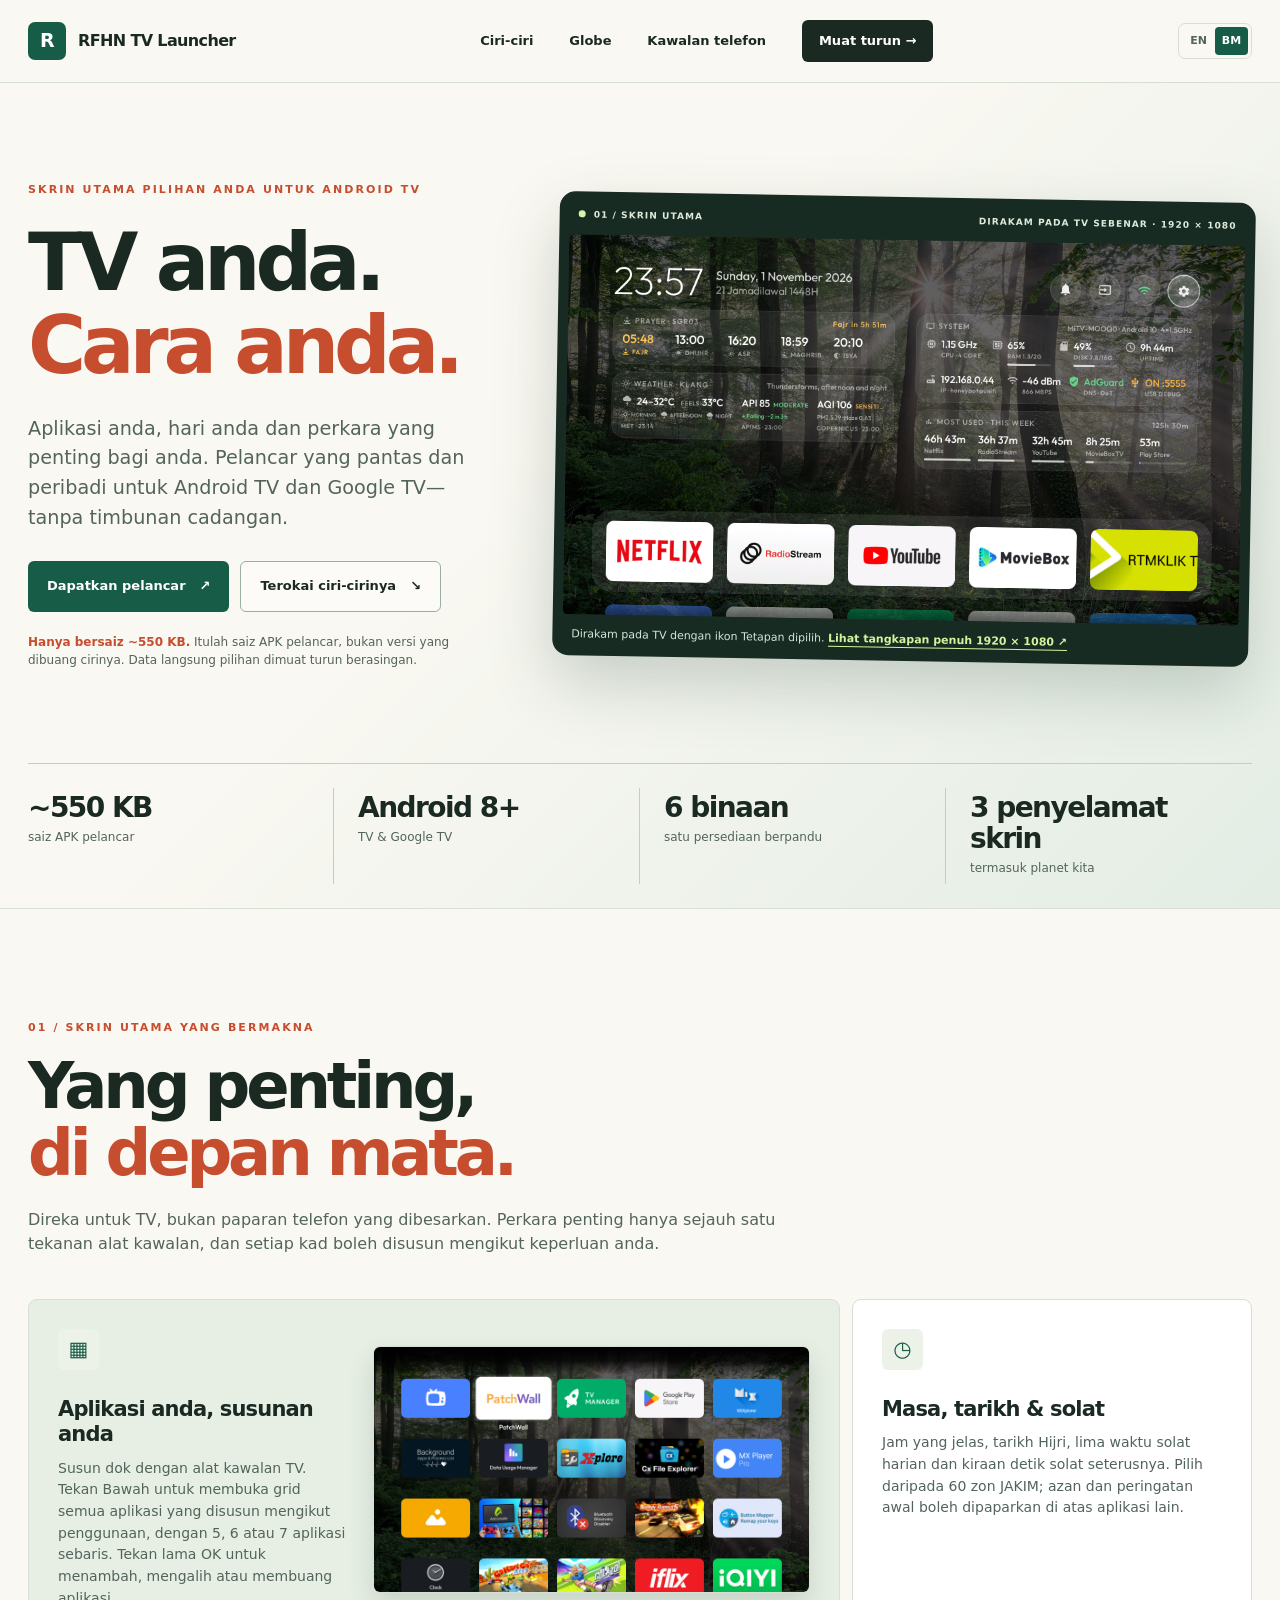
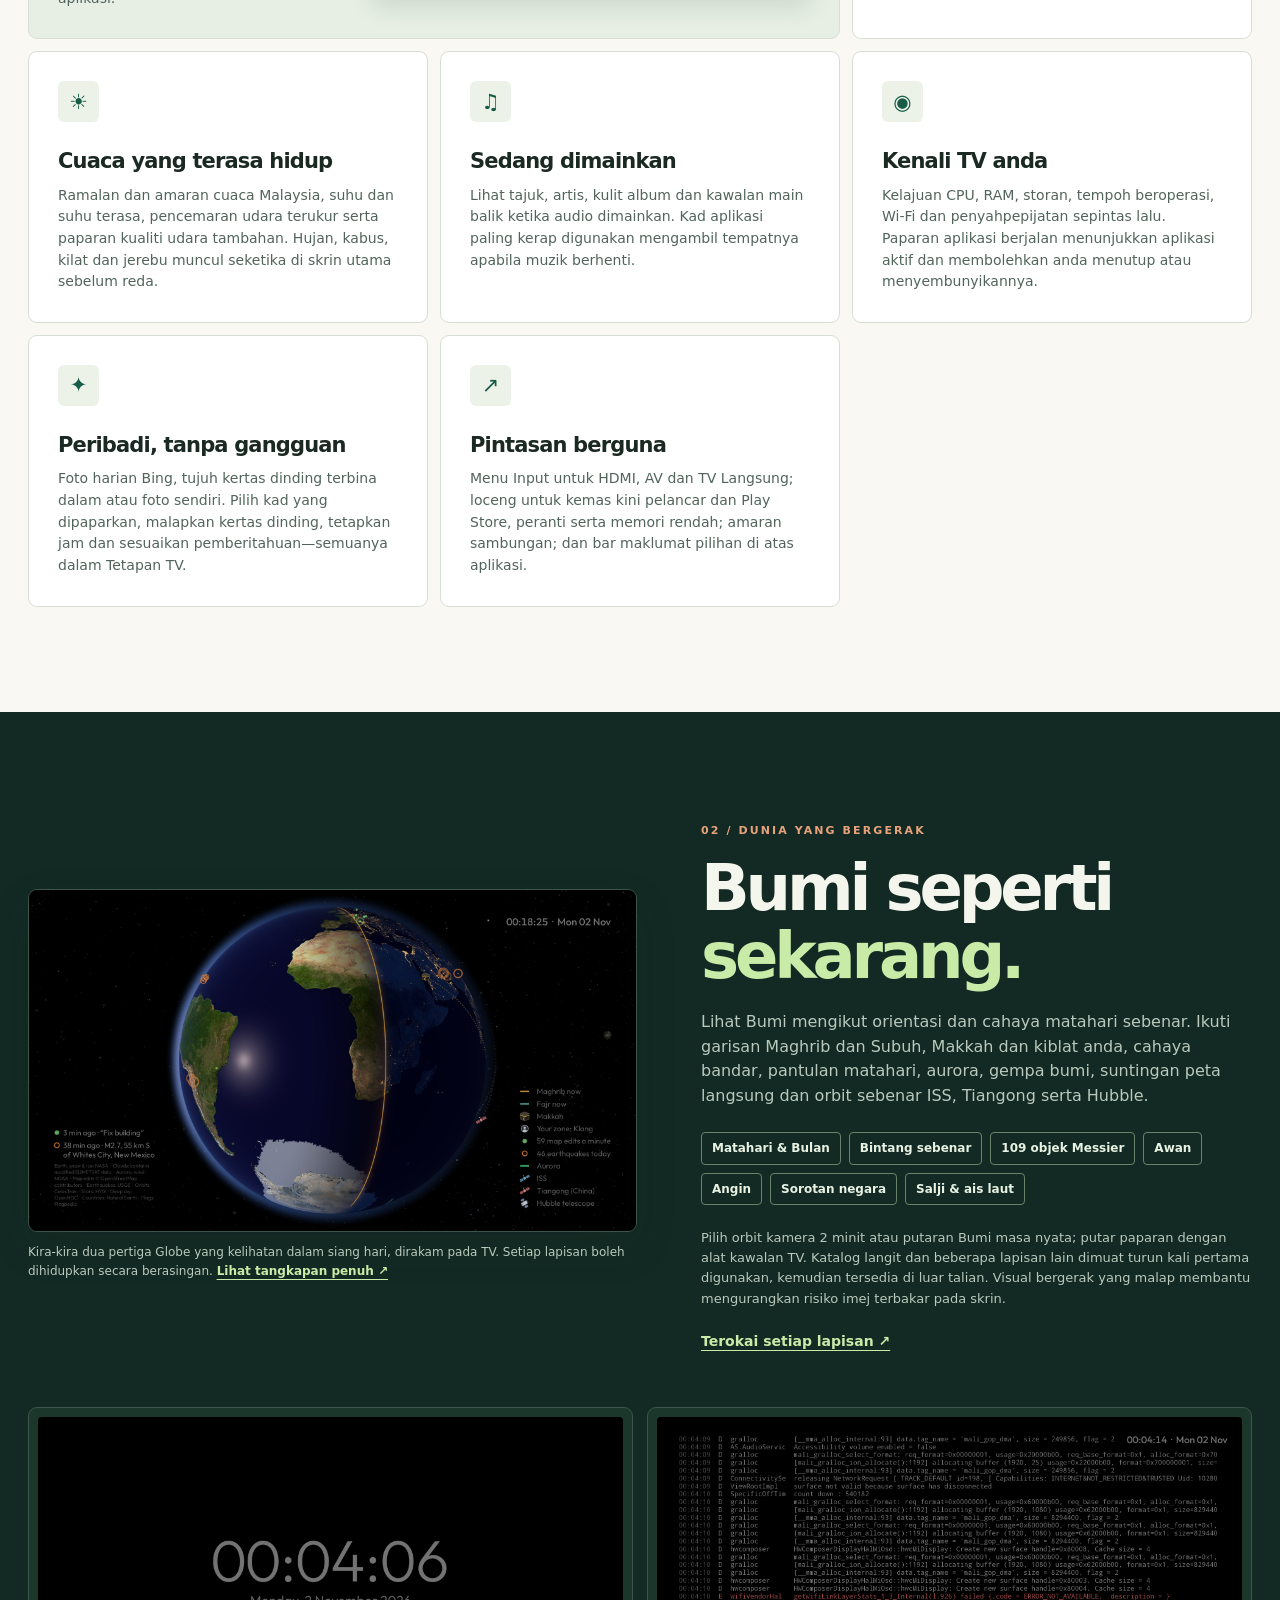
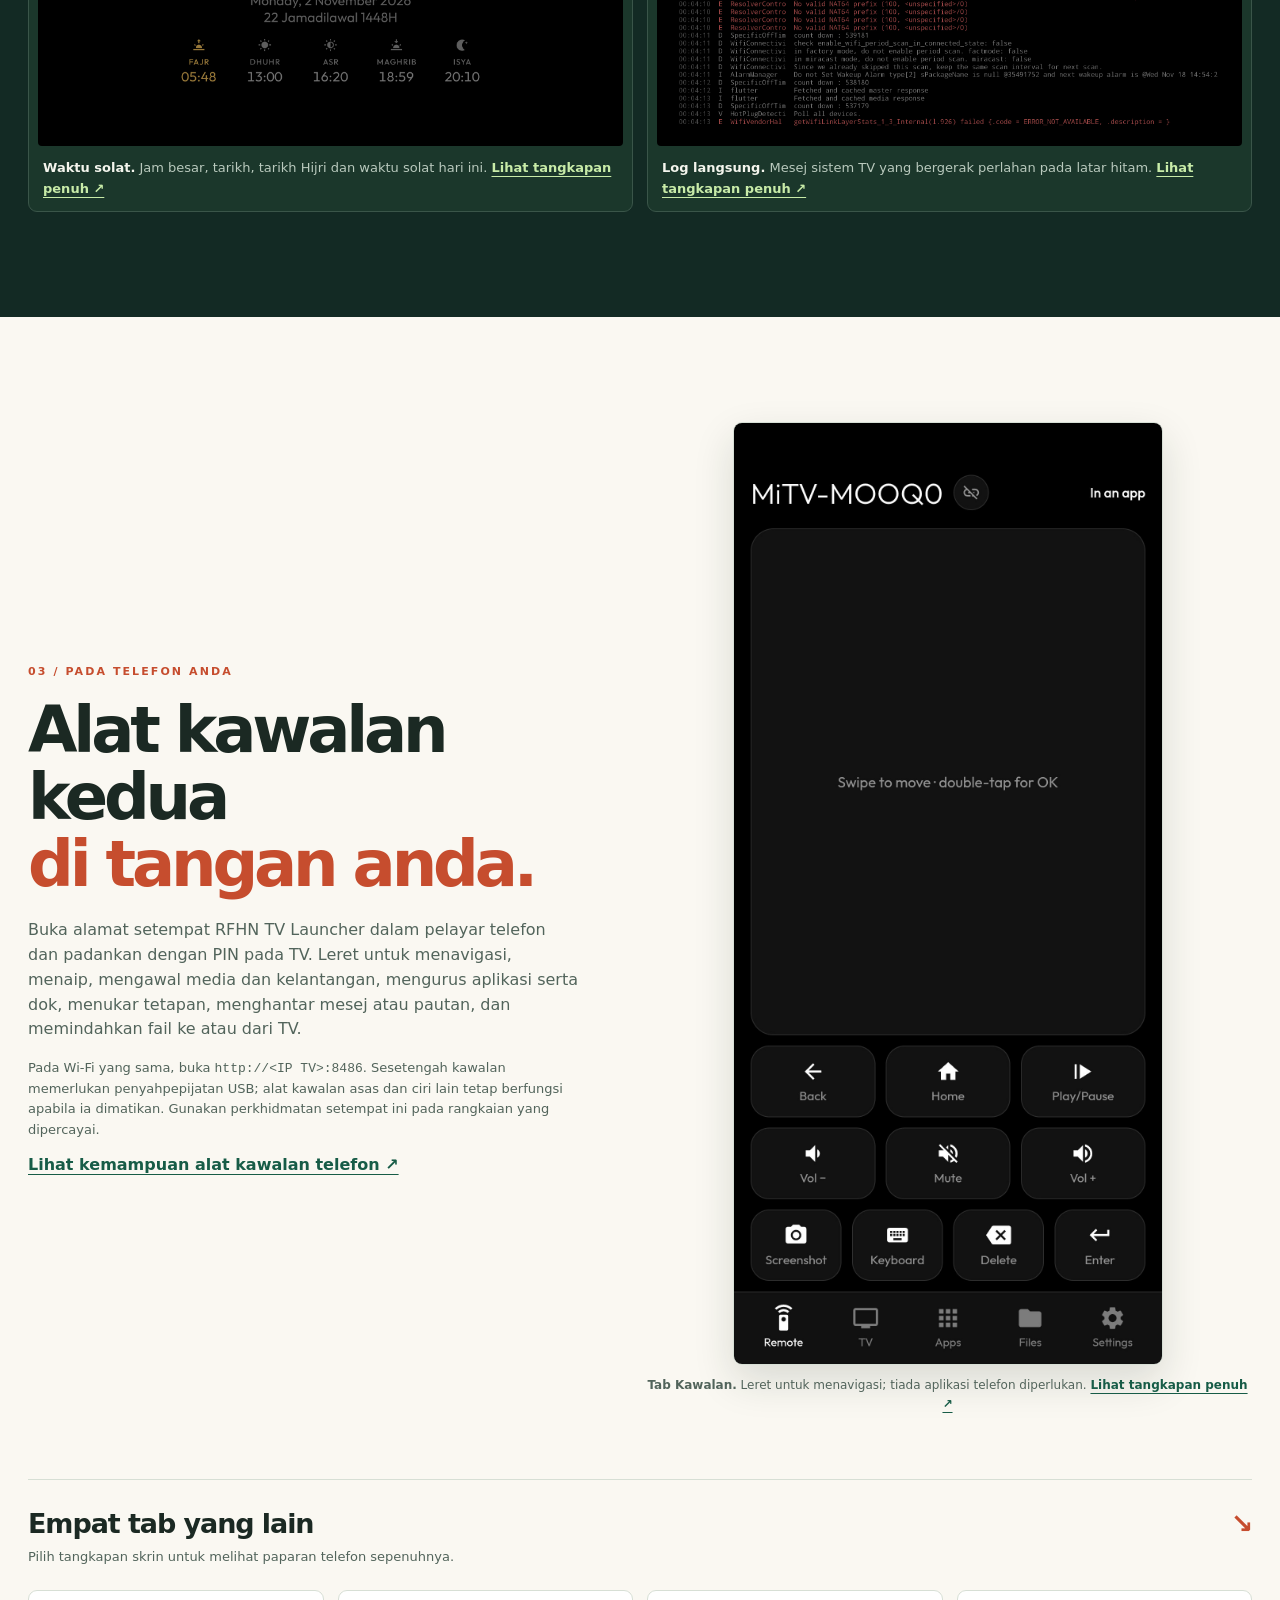
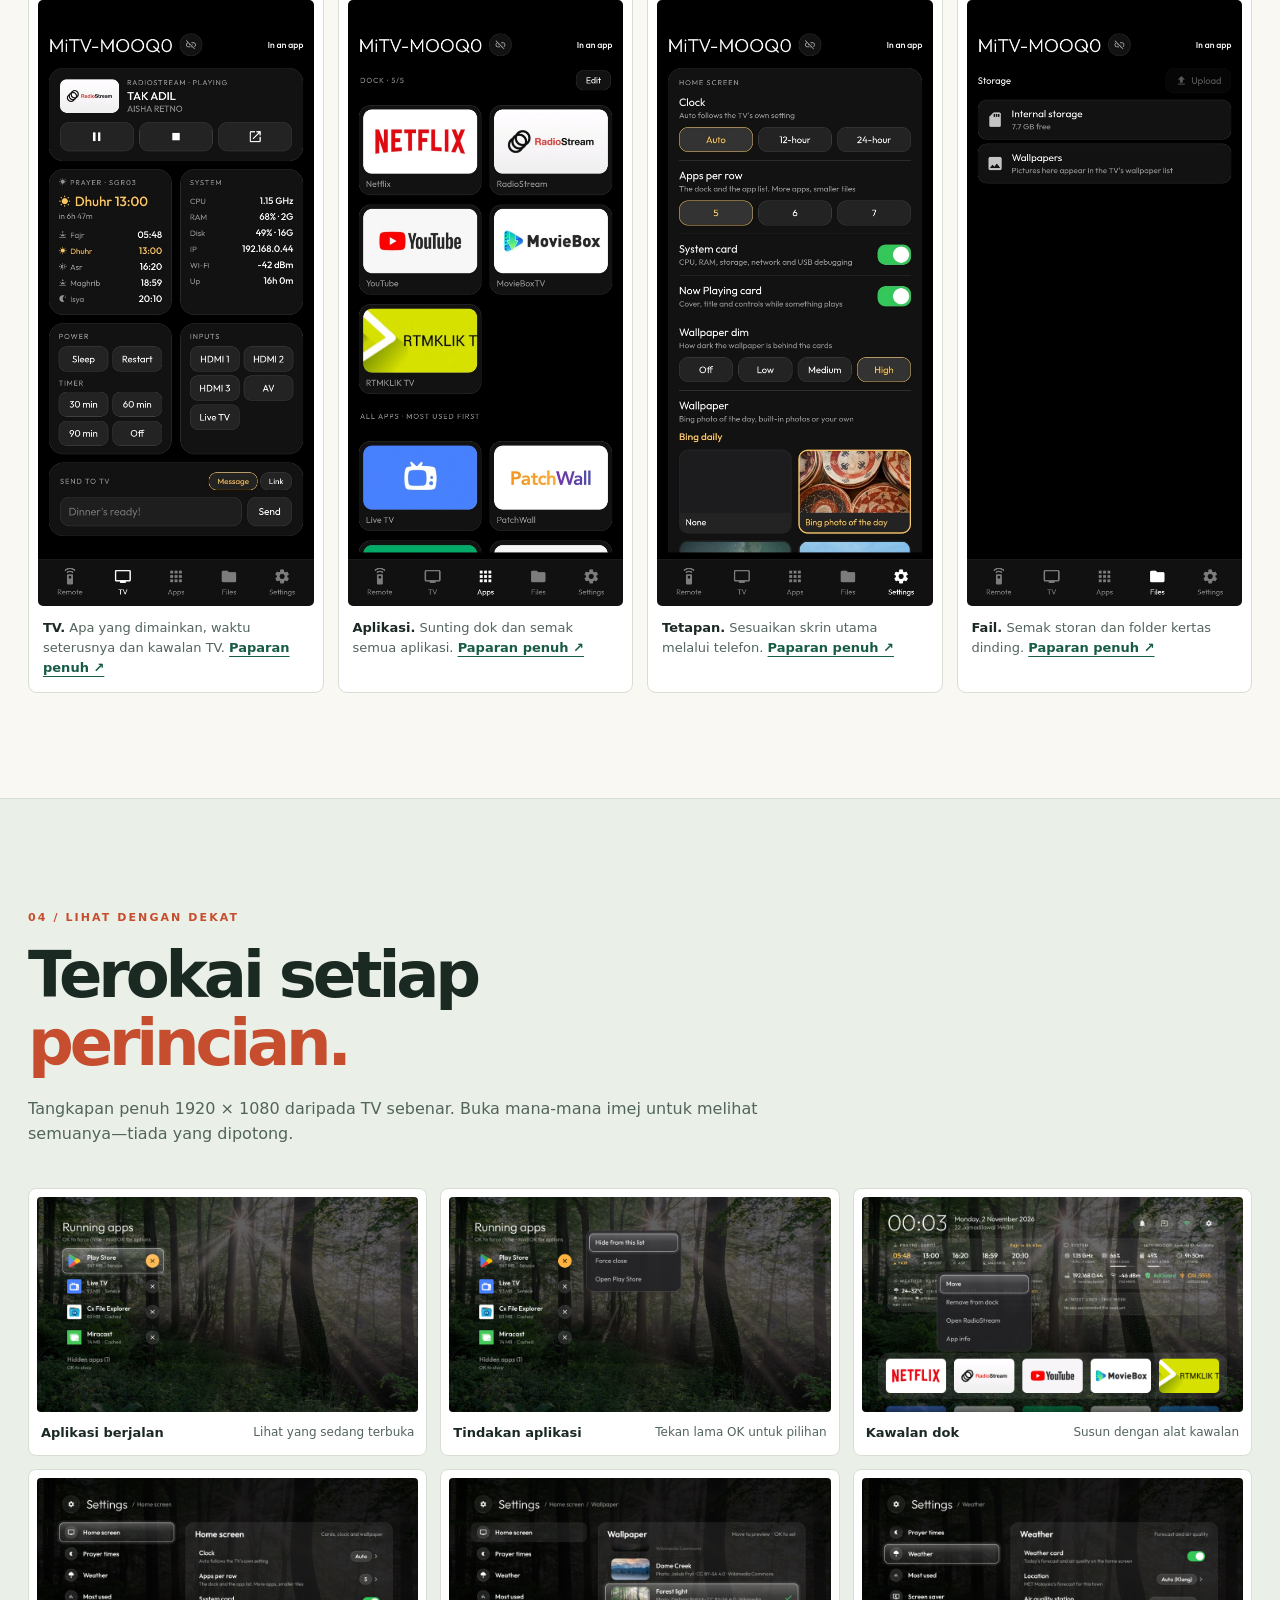
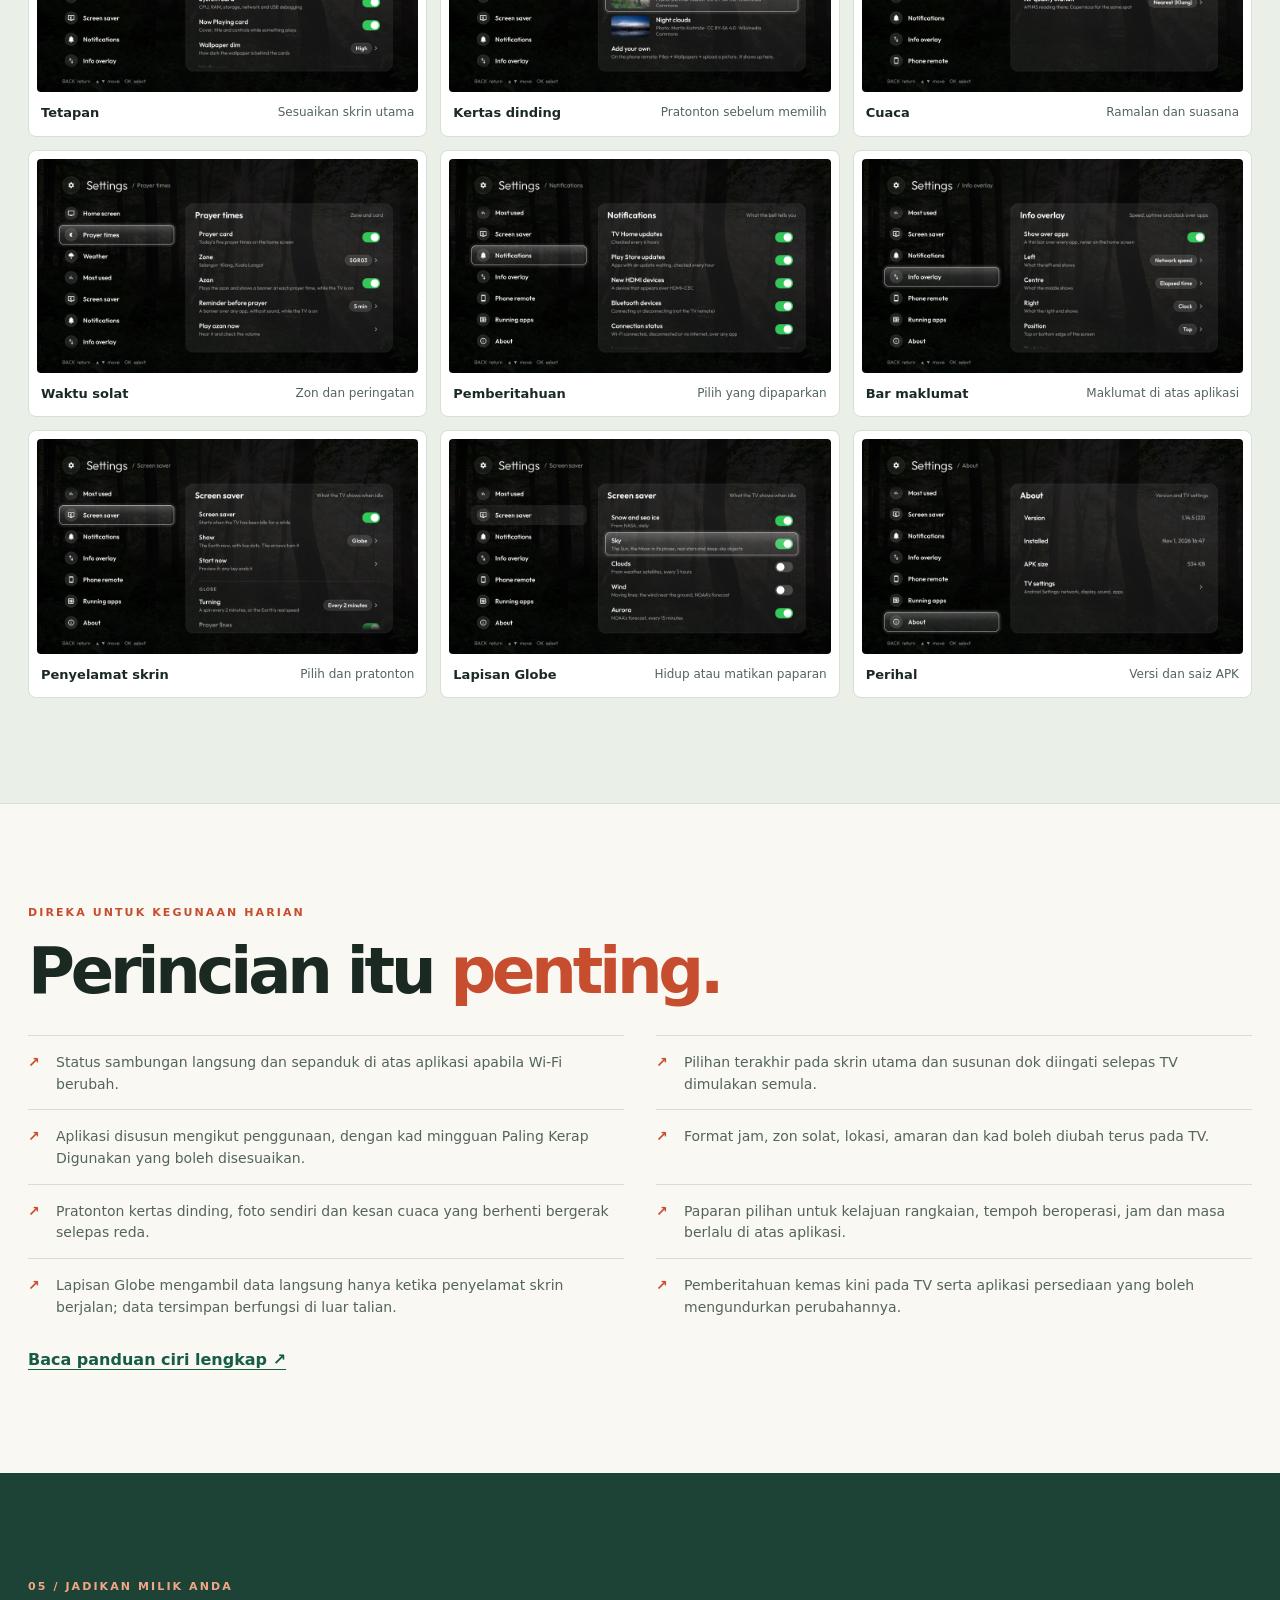
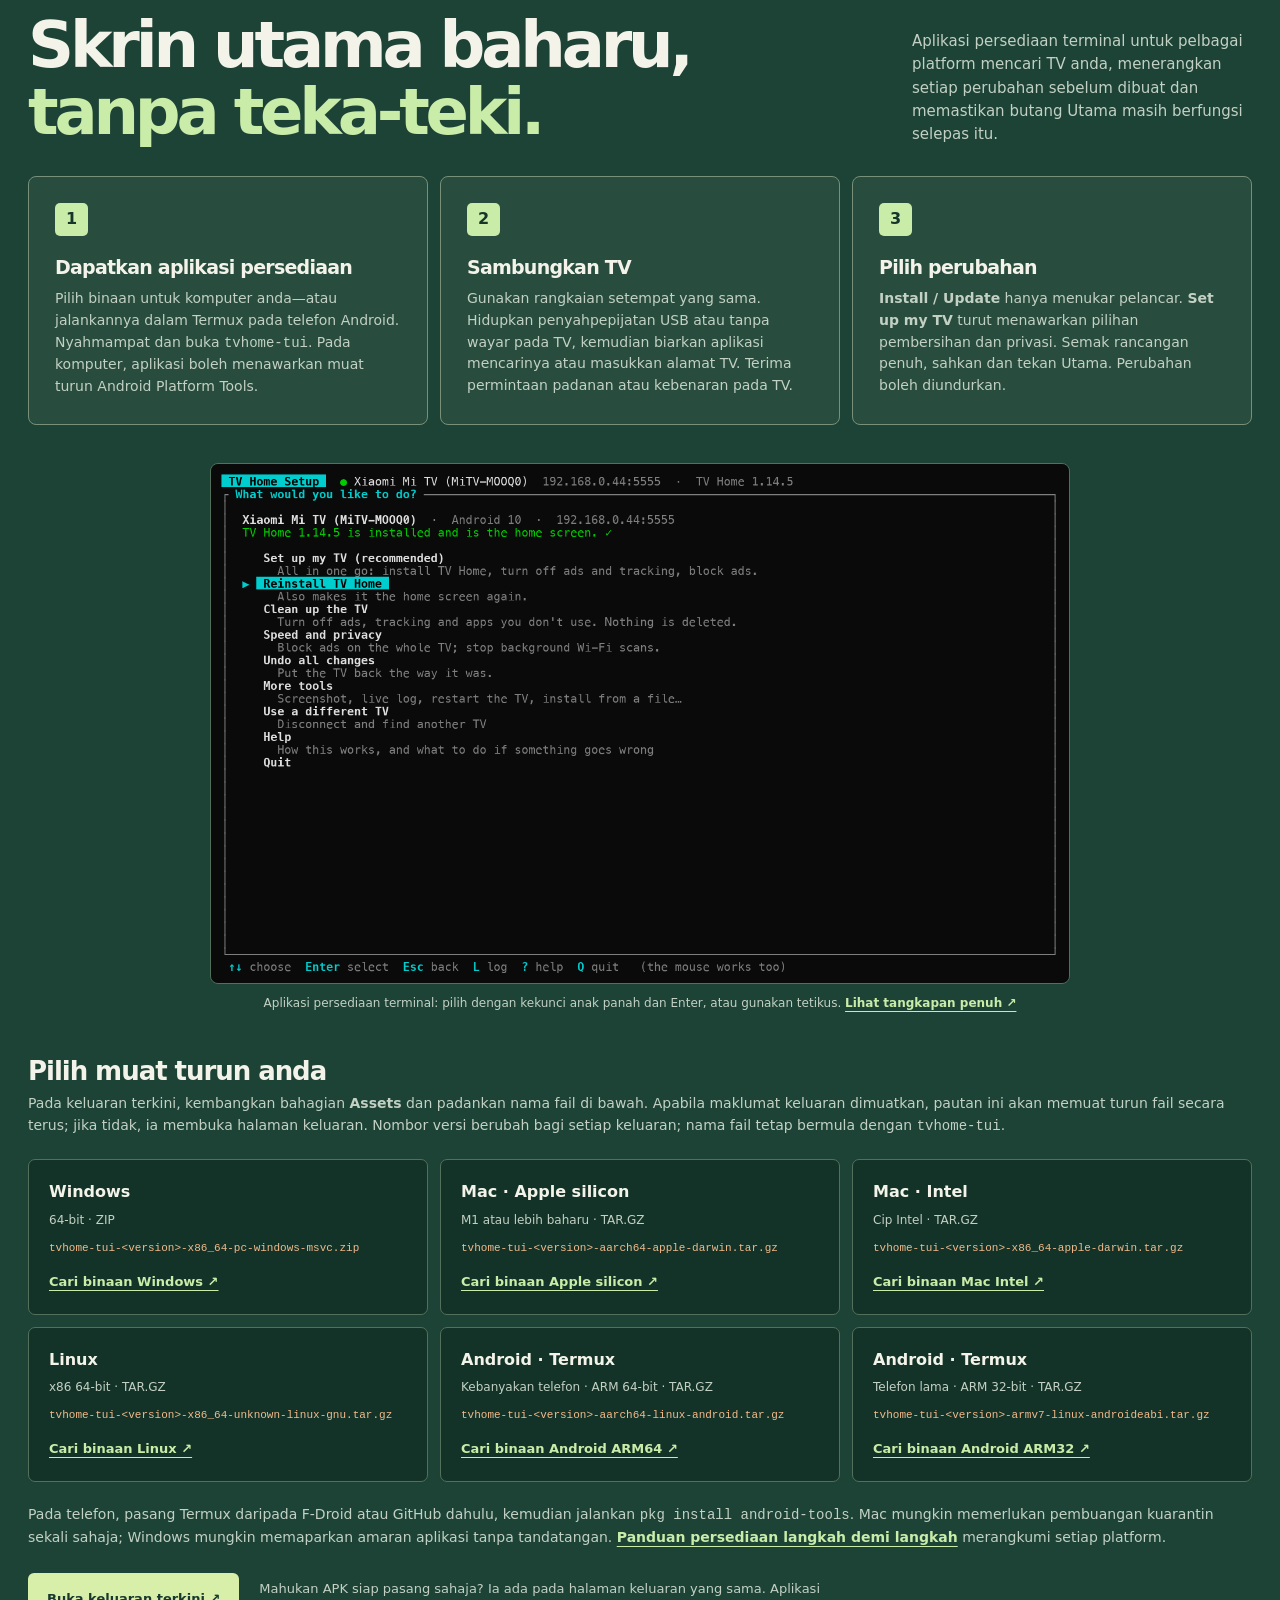
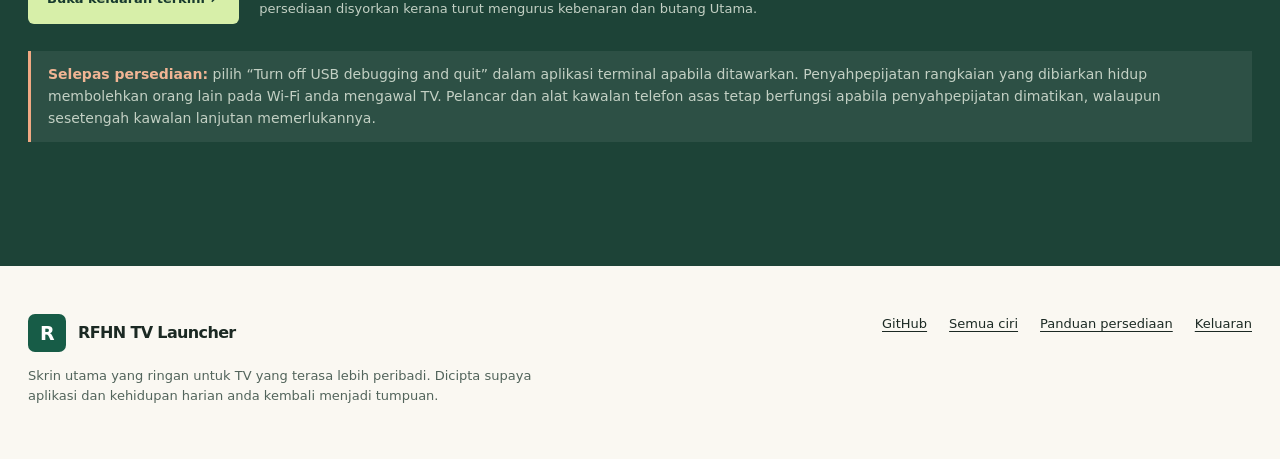
==== docs/ms.html @ cdf2e6ad "Refactor repository references from MiTV-Debloat to RFHN-TV-Launcher - Updated README.md to reflect " ====
<!doctype html>
<html lang="ms">
<head>
  <meta charset="utf-8">
  <meta name="viewport" content="width=device-width, initial-scale=1">
  <meta name="theme-color" content="#faf8f2">
  <meta name="description" content="RFHN TV Launcher ialah skrin utama yang ringan dan boleh disesuaikan untuk Android TV dan Google TV, dengan cuaca, waktu solat, alat kawalan telefon dan penyelamat skrin Globe. Pasang dengan aplikasi persediaan untuk pelbagai platform.">
  <title>RFHN TV Launcher — TV anda, cara anda</title>
  <link rel="alternate" hreflang="en" href="index.html">
  <link rel="alternate" hreflang="ms" href="ms.html">
  <link rel="stylesheet" href="site.css">
</head>
<body>
  <a class="skip" href="#main">Langkau ke kandungan</a>
  <header class="site-header" id="top">
    <nav class="nav wrap" aria-label="Navigasi utama">
      <a class="brand" href="#top" aria-label="RFHN TV Launcher, kembali ke atas"><span class="brand-mark" aria-hidden="true">R</span><span>RFHN TV Launcher</span></a>
      <div class="nav-links">
        <a href="#features">Ciri-ciri</a>
        <a href="#globe">Globe</a>
        <a href="#remote">Kawalan telefon</a>
        <a class="nav-download" href="#install">Muat turun →</a>
      </div>
      <div class="language-switch" aria-label="Bahasa"><a href="index.html" lang="en">EN</a><a href="ms.html" lang="ms" aria-current="page">BM</a></div>
    </nav>
  </header>

  <main id="main">
    <div class="hero-shell">
    <div class="hero wrap">
      <div class="hero-copy">
        <span class="eyebrow">Skrin utama pilihan anda untuk Android TV</span>
        <h1>TV anda.<br><em>Cara anda.</em></h1>
        <p class="lead">Aplikasi anda, hari anda dan perkara yang penting bagi anda. Pelancar yang pantas dan peribadi untuk Android TV dan Google TV—tanpa timbunan cadangan.</p>
        <div class="actions">
          <a class="button primary" href="#install">Dapatkan pelancar <span aria-hidden="true">↗</span></a>
          <a class="button secondary" href="#features">Terokai ciri-cirinya <span aria-hidden="true">↘</span></a>
        </div>
        <p class="hero-note"><strong>Hanya bersaiz ~550 KB.</strong> Itulah saiz APK pelancar, bukan versi yang dibuang cirinya. Data langsung pilihan dimuat turun berasingan.</p>
      </div>
      <figure class="hero-visual screen">
        <div class="screen-top"><span>01 / Skrin utama</span><span>Dirakam pada TV sebenar · 1920 × 1080</span></div>
        <a class="image-link" href="home.jpg" target="_blank" rel="noopener" aria-label="Buka tangkapan penuh skrin utama"><img src="home.jpg" width="1920" height="1080" alt="RFHN TV Launcher pada TV dengan kertas dinding hutan cerah, jam, waktu solat, cuaca, kualiti udara, status sistem, aplikasi kerap digunakan dan ikon Tetapan dipilih" fetchpriority="high"></a>
        <figcaption>Dirakam pada TV dengan ikon Tetapan dipilih. <a class="text-link" href="home.jpg" target="_blank" rel="noopener">Lihat tangkapan penuh 1920 × 1080 ↗</a></figcaption>
      </figure>
    </div>

    <div class="proof wrap" aria-label="Sepintas lalu">
      <div class="proof-item"><strong>~550 KB</strong><span>saiz APK pelancar</span></div>
      <div class="proof-item"><strong>Android 8+</strong><span>TV &amp; Google TV</span></div>
      <div class="proof-item"><strong>6 binaan</strong><span>satu persediaan berpandu</span></div>
      <div class="proof-item"><strong>3 penyelamat skrin</strong><span>termasuk planet kita</span></div>
    </div>
    </div>

    <section class="section wrap" id="features" aria-labelledby="features-title">
      <div class="section-intro">
        <span class="eyebrow">01 / Skrin utama yang bermakna</span>
        <h2 id="features-title">Yang penting,<br><em>di depan mata.</em></h2>
        <p>Direka untuk TV, bukan paparan telefon yang dibesarkan. Perkara penting hanya sejauh satu tekanan alat kawalan, dan setiap kad boleh disusun mengikut keperluan anda.</p>
      </div>
      <div class="feature-grid">
        <article class="feature span-two">
          <div><div class="icon" aria-hidden="true">▦</div><h3>Aplikasi anda, susunan anda</h3><p>Susun dok dengan alat kawalan TV. Tekan Bawah untuk membuka grid semua aplikasi yang disusun mengikut penggunaan, dengan 5, 6 atau 7 aplikasi sebaris. Tekan lama OK untuk menambah, mengalih atau membuang aplikasi.</p></div>
          <a class="image-link" href="app-grid.jpg" target="_blank" rel="noopener" aria-label="Buka tangkapan penuh semua aplikasi"><img src="app-grid.jpg" width="1920" height="1080" loading="lazy" alt="Grid semua aplikasi dengan jubin besar yang mudah dipilih pada TV"></a>
        </article>
        <article class="feature"><div class="icon" aria-hidden="true">◷</div><h3>Masa, tarikh &amp; solat</h3><p>Jam yang jelas, tarikh Hijri, lima waktu solat harian dan kiraan detik solat seterusnya. Pilih daripada 60 zon JAKIM; azan dan peringatan awal boleh dipaparkan di atas aplikasi lain.</p></article>
        <article class="feature"><div class="icon" aria-hidden="true">☀</div><h3>Cuaca yang terasa hidup</h3><p>Ramalan dan amaran cuaca Malaysia, suhu dan suhu terasa, pencemaran udara terukur serta paparan kualiti udara tambahan. Hujan, kabus, kilat dan jerebu muncul seketika di skrin utama sebelum reda.</p></article>
        <article class="feature"><div class="icon" aria-hidden="true">♫</div><h3>Sedang dimainkan</h3><p>Lihat tajuk, artis, kulit album dan kawalan main balik ketika audio dimainkan. Kad aplikasi paling kerap digunakan mengambil tempatnya apabila muzik berhenti.</p></article>
        <article class="feature"><div class="icon" aria-hidden="true">◉</div><h3>Kenali TV anda</h3><p>Kelajuan CPU, RAM, storan, tempoh beroperasi, Wi-Fi dan penyahpepijatan sepintas lalu. Paparan aplikasi berjalan menunjukkan aplikasi aktif dan membolehkan anda menutup atau menyembunyikannya.</p></article>
        <article class="feature"><div class="icon" aria-hidden="true">✦</div><h3>Peribadi, tanpa gangguan</h3><p>Foto harian Bing, tujuh kertas dinding terbina dalam atau foto sendiri. Pilih kad yang dipaparkan, malapkan kertas dinding, tetapkan jam dan sesuaikan pemberitahuan—semuanya dalam Tetapan TV.</p></article>
        <article class="feature"><div class="icon" aria-hidden="true">↗</div><h3>Pintasan berguna</h3><p>Menu Input untuk HDMI, AV dan TV Langsung; loceng untuk kemas kini pelancar dan Play Store, peranti serta memori rendah; amaran sambungan; dan bar maklumat pilihan di atas aplikasi.</p></article>
      </div>
    </section>

    <section class="section globe-band" id="globe" aria-labelledby="globe-title"><div class="wrap">
      <div class="showcase">
        <figure class="media">
          <a class="image-link" href="screensaver-globe.jpg" target="_blank" rel="noopener" aria-label="Buka tangkapan penuh penyelamat skrin Globe"><img src="screensaver-globe.jpg" width="1920" height="1080" loading="lazy" alt="Globe Bumi masa nyata dengan kira-kira dua pertiga dalam siang hari merentasi Amerika Selatan, Atlantik dan Afrika barat, serta malam di Afrika timur dan Semenanjung Arab"></a>
          <figcaption>Kira-kira dua pertiga Globe yang kelihatan dalam siang hari, dirakam pada TV. Setiap lapisan boleh dihidupkan secara berasingan. <a class="text-link" href="screensaver-globe.jpg" target="_blank" rel="noopener">Lihat tangkapan penuh ↗</a></figcaption>
        </figure>
        <div>
          <span class="eyebrow">02 / Dunia yang bergerak</span>
          <h2 id="globe-title">Bumi seperti<br><em>sekarang.</em></h2>
          <p class="section-copy">Lihat Bumi mengikut orientasi dan cahaya matahari sebenar. Ikuti garisan Maghrib dan Subuh, Makkah dan kiblat anda, cahaya bandar, pantulan matahari, aurora, gempa bumi, suntingan peta langsung dan orbit sebenar ISS, Tiangong serta Hubble.</p>
          <ul class="pill-list" aria-label="Lapisan Globe pilihan"><li>Matahari &amp; Bulan</li><li>Bintang sebenar</li><li>109 objek Messier</li><li>Awan</li><li>Angin</li><li>Sorotan negara</li><li>Salji &amp; ais laut</li></ul>
          <p class="muted-note">Pilih orbit kamera 2 minit atau putaran Bumi masa nyata; putar paparan dengan alat kawalan TV. Katalog langit dan beberapa lapisan lain dimuat turun kali pertama digunakan, kemudian tersedia di luar talian. Visual bergerak yang malap membantu mengurangkan risiko imej terbakar pada skrin.</p>
          <div class="inline-links"><a class="text-link" href="https://github.com/nullifye/RFHN-TV-Launcher/blob/master/docs/features.md#globe">Terokai setiap lapisan ↗</a></div>
        </div>
      </div>
      <div class="mini-gallery">
        <figure><a class="image-link" href="screensaver-prayer.jpg" target="_blank" rel="noopener" aria-label="Buka tangkapan penuh penyelamat skrin waktu solat"><img src="screensaver-prayer.jpg" width="1920" height="1080" loading="lazy" alt="Penyelamat skrin waktu solat dengan tarikh, tarikh Hijri, jam dan waktu solat"></a><figcaption><strong>Waktu solat.</strong> Jam besar, tarikh, tarikh Hijri dan waktu solat hari ini. <a class="text-link" href="screensaver-prayer.jpg" target="_blank" rel="noopener">Lihat tangkapan penuh ↗</a></figcaption></figure>
        <figure><a class="image-link" href="screensaver-log.jpg" target="_blank" rel="noopener" aria-label="Buka tangkapan penuh penyelamat skrin log langsung"><img src="screensaver-log.jpg" width="1920" height="1080" loading="lazy" alt="Penyelamat skrin log langsung dengan mesej sistem pada latar hitam"></a><figcaption><strong>Log langsung.</strong> Mesej sistem TV yang bergerak perlahan pada latar hitam. <a class="text-link" href="screensaver-log.jpg" target="_blank" rel="noopener">Lihat tangkapan penuh ↗</a></figcaption></figure>
      </div>
    </div></section>

    <section class="section wrap" id="remote" aria-labelledby="remote-title">
      <div class="showcase reverse">
        <div>
          <span class="eyebrow">03 / Pada telefon anda</span>
          <h2 id="remote-title">Alat kawalan kedua<br><em>di tangan anda.</em></h2>
          <p class="section-copy">Buka alamat setempat RFHN TV Launcher dalam pelayar telefon dan padankan dengan PIN pada TV. Leret untuk menavigasi, menaip, mengawal media dan kelantangan, mengurus aplikasi serta dok, menukar tetapan, menghantar mesej atau pautan, dan memindahkan fail ke atau dari TV.</p>
          <p class="muted-note">Pada Wi-Fi yang sama, buka <code>http://&lt;IP TV&gt;:8486</code>. Sesetengah kawalan memerlukan penyahpepijatan USB; alat kawalan asas dan ciri lain tetap berfungsi apabila ia dimatikan. Gunakan perkhidmatan setempat ini pada rangkaian yang dipercayai.</p>
          <a class="text-link" href="https://github.com/nullifye/RFHN-TV-Launcher/blob/master/docs/features.md#phone-remote">Lihat kemampuan alat kawalan telefon ↗</a>
        </div>
        <figure class="media">
          <a class="image-link" href="remote-home.jpg" target="_blank" rel="noopener" aria-label="Buka tangkapan penuh alat kawalan telefon"><img src="remote-home.jpg" width="1080" height="2376" loading="lazy" alt="Tab Kawalan dengan pad leret, Kembali, Utama, main balik, kelantangan, papan kekunci dan tangkapan skrin" style="width:min(100%, 430px); margin-inline:auto"></a>
          <figcaption style="text-align:center"><strong>Tab Kawalan.</strong> Leret untuk menavigasi; tiada aplikasi telefon diperlukan. <a class="text-link" href="remote-home.jpg" target="_blank" rel="noopener">Lihat tangkapan penuh ↗</a></figcaption>
        </figure>
      </div>
      <h3 class="gallery-heading">Empat tab yang lain <span>↘</span></h3>
      <p class="muted-note">Pilih tangkapan skrin untuk melihat paparan telefon sepenuhnya.</p>
      <div class="remote-gallery">
        <figure><a class="image-link" href="remote-tv.jpg" target="_blank" rel="noopener" aria-label="Buka tangkapan penuh tab TV"><img src="remote-tv.jpg" width="1080" height="2376" loading="lazy" alt="Tab TV dengan Sedang Dimainkan, waktu solat, butiran sistem, kawalan kuasa dan input, serta Hantar ke TV"></a><figcaption><strong>TV.</strong> Apa yang dimainkan, waktu seterusnya dan kawalan TV. <a class="text-link" href="remote-tv.jpg" target="_blank" rel="noopener">Paparan penuh ↗</a></figcaption></figure>
        <figure><a class="image-link" href="remote-apps.jpg" target="_blank" rel="noopener" aria-label="Buka tangkapan penuh tab Aplikasi"><img src="remote-apps.jpg" width="1080" height="2376" loading="lazy" alt="Tab Aplikasi dengan penyuntingan dok dan senarai aplikasi mengikut kekerapan penggunaan"></a><figcaption><strong>Aplikasi.</strong> Sunting dok dan semak semua aplikasi. <a class="text-link" href="remote-apps.jpg" target="_blank" rel="noopener">Paparan penuh ↗</a></figcaption></figure>
        <figure><a class="image-link" href="remote-settings.jpg" target="_blank" rel="noopener" aria-label="Buka tangkapan penuh tab Tetapan"><img src="remote-settings.jpg" width="1080" height="2376" loading="lazy" alt="Tab Tetapan dengan format jam, bilangan aplikasi sebaris, suis kad, pemalapan dan pilihan kertas dinding"></a><figcaption><strong>Tetapan.</strong> Sesuaikan skrin utama melalui telefon. <a class="text-link" href="remote-settings.jpg" target="_blank" rel="noopener">Paparan penuh ↗</a></figcaption></figure>
        <figure><a class="image-link" href="remote-files.jpg" target="_blank" rel="noopener" aria-label="Buka tangkapan penuh tab Fail"><img src="remote-files.jpg" width="1080" height="2376" loading="lazy" alt="Tab Fail dengan storan dalaman dan folder Kertas Dinding"></a><figcaption><strong>Fail.</strong> Semak storan dan folder kertas dinding. <a class="text-link" href="remote-files.jpg" target="_blank" rel="noopener">Paparan penuh ↗</a></figcaption></figure>
      </div>
    </section>

    <section class="section screens-band" id="screens" aria-labelledby="captures-title"><div class="wrap">
      <div class="section-intro"><span class="eyebrow">04 / Lihat dengan dekat</span><h2 id="captures-title">Terokai setiap <em>perincian.</em></h2><p>Tangkapan penuh 1920 × 1080 daripada TV sebenar. Buka mana-mana imej untuk melihat semuanya—tiada yang dipotong.</p></div>
      <div class="capture-gallery">
        <figure><a class="image-link" href="running-apps.jpg" target="_blank" rel="noopener"><img src="running-apps.jpg" width="1920" height="1080" loading="lazy" alt="Paparan aplikasi berjalan dengan jubin aplikasi TV"></a><figcaption><strong>Aplikasi berjalan</strong><span>Lihat yang sedang terbuka</span></figcaption></figure>
        <figure><a class="image-link" href="running-apps-hide.jpg" target="_blank" rel="noopener"><img src="running-apps-hide.jpg" width="1920" height="1080" loading="lazy" alt="Menu tekan lama OK untuk aplikasi berjalan, dengan pilihan sembunyikan, tutup dan buka"></a><figcaption><strong>Tindakan aplikasi</strong><span>Tekan lama OK untuk pilihan</span></figcaption></figure>
        <figure><a class="image-link" href="dock-reorder.jpg" target="_blank" rel="noopener"><img src="dock-reorder.jpg" width="1920" height="1080" loading="lazy" alt="Menu tekan lama OK untuk aplikasi dalam dok, termasuk alih dan buang daripada dok"></a><figcaption><strong>Kawalan dok</strong><span>Susun dengan alat kawalan</span></figcaption></figure>
        <figure><a class="image-link" href="settings.jpg" target="_blank" rel="noopener"><img src="settings.jpg" width="1920" height="1080" loading="lazy" alt="Tetapan pelancar dengan kategori skrin utama, solat, cuaca dan lain-lain"></a><figcaption><strong>Tetapan</strong><span>Sesuaikan skrin utama</span></figcaption></figure>
        <figure><a class="image-link" href="wallpapers.jpg" target="_blank" rel="noopener"><img src="wallpapers.jpg" width="1920" height="1080" loading="lazy" alt="Pemilih kertas dinding dengan latar terbina dalam dan pratonton"></a><figcaption><strong>Kertas dinding</strong><span>Pratonton sebelum memilih</span></figcaption></figure>
        <figure><a class="image-link" href="settings-weather.jpg" target="_blank" rel="noopener"><img src="settings-weather.jpg" width="1920" height="1080" loading="lazy" alt="Tetapan cuaca termasuk ramalan, kualiti udara dan kesan cuaca"></a><figcaption><strong>Cuaca</strong><span>Ramalan dan suasana</span></figcaption></figure>
        <figure><a class="image-link" href="settings-prayer.jpg" target="_blank" rel="noopener"><img src="settings-prayer.jpg" width="1920" height="1080" loading="lazy" alt="Tetapan waktu solat dengan zon, peringatan dan pilihan azan"></a><figcaption><strong>Waktu solat</strong><span>Zon dan peringatan</span></figcaption></figure>
        <figure><a class="image-link" href="settings-notifications.jpg" target="_blank" rel="noopener"><img src="settings-notifications.jpg" width="1920" height="1080" loading="lazy" alt="Tetapan pemberitahuan untuk kemas kini pelancar dan amaran TV"></a><figcaption><strong>Pemberitahuan</strong><span>Pilih yang dipaparkan</span></figcaption></figure>
        <figure><a class="image-link" href="settings-overlay.jpg" target="_blank" rel="noopener"><img src="settings-overlay.jpg" width="1920" height="1080" loading="lazy" alt="Tetapan bar maklumat pilihan yang dipaparkan di atas aplikasi lain"></a><figcaption><strong>Bar maklumat</strong><span>Maklumat di atas aplikasi</span></figcaption></figure>
        <figure><a class="image-link" href="settings-screensaver.jpg" target="_blank" rel="noopener"><img src="settings-screensaver.jpg" width="1920" height="1080" loading="lazy" alt="Tetapan penyelamat skrin dengan pilihan, mula sekarang dan lapisan Globe"></a><figcaption><strong>Penyelamat skrin</strong><span>Pilih dan pratonton</span></figcaption></figure>
        <figure><a class="image-link" href="settings-globe-layers.jpg" target="_blank" rel="noopener"><img src="settings-globe-layers.jpg" width="1920" height="1080" loading="lazy" alt="Suis lapisan penyelamat skrin Globe dalam Tetapan"></a><figcaption><strong>Lapisan Globe</strong><span>Hidup atau matikan paparan</span></figcaption></figure>
        <figure><a class="image-link" href="settings-about.jpg" target="_blank" rel="noopener"><img src="settings-about.jpg" width="1920" height="1080" loading="lazy" alt="Halaman Perihal dengan versi pelancar dan saiz APK"></a><figcaption><strong>Perihal</strong><span>Versi dan saiz APK</span></figcaption></figure>
      </div>
    </div></section>

    <section class="small-section wrap" aria-labelledby="more-title">
      <span class="eyebrow">Direka untuk kegunaan harian</span>
      <h2 id="more-title">Perincian itu <em>penting.</em></h2>
      <ul class="check-grid">
        <li>Status sambungan langsung dan sepanduk di atas aplikasi apabila Wi-Fi berubah.</li>
        <li>Pilihan terakhir pada skrin utama dan susunan dok diingati selepas TV dimulakan semula.</li>
        <li>Aplikasi disusun mengikut penggunaan, dengan kad mingguan Paling Kerap Digunakan yang boleh disesuaikan.</li>
        <li>Format jam, zon solat, lokasi, amaran dan kad boleh diubah terus pada TV.</li>
        <li>Pratonton kertas dinding, foto sendiri dan kesan cuaca yang berhenti bergerak selepas reda.</li>
        <li>Paparan pilihan untuk kelajuan rangkaian, tempoh beroperasi, jam dan masa berlalu di atas aplikasi.</li>
        <li>Lapisan Globe mengambil data langsung hanya ketika penyelamat skrin berjalan; data tersimpan berfungsi di luar talian.</li>
        <li>Pemberitahuan kemas kini pada TV serta aplikasi persediaan yang boleh mengundurkan perubahannya.</li>
      </ul>
      <p style="margin-top:30px"><a class="text-link" href="https://github.com/nullifye/RFHN-TV-Launcher/blob/master/docs/features.md">Baca panduan ciri lengkap ↗</a></p>
    </section>

    <section class="install-band" id="install" aria-labelledby="install-title">
      <div class="install-inner wrap">
        <span class="eyebrow">05 / Jadikan milik anda</span>
        <div class="install-head"><h2 id="install-title">Skrin utama baharu,<br><em>tanpa teka-teki.</em></h2><p>Aplikasi persediaan terminal untuk pelbagai platform mencari TV anda, menerangkan setiap perubahan sebelum dibuat dan memastikan butang Utama masih berfungsi selepas itu.</p></div>
        <div class="steps">
          <article class="step"><span class="step-number">1</span><h3>Dapatkan aplikasi persediaan</h3><p>Pilih binaan untuk komputer anda—atau jalankannya dalam Termux pada telefon Android. Nyahmampat dan buka <code>tvhome-tui</code>. Pada komputer, aplikasi boleh menawarkan muat turun Android Platform Tools.</p></article>
          <article class="step"><span class="step-number">2</span><h3>Sambungkan TV</h3><p>Gunakan rangkaian setempat yang sama. Hidupkan penyahpepijatan USB atau tanpa wayar pada TV, kemudian biarkan aplikasi mencarinya atau masukkan alamat TV. Terima permintaan padanan atau kebenaran pada TV.</p></article>
          <article class="step"><span class="step-number">3</span><h3>Pilih perubahan</h3><p><strong>Install / Update</strong> hanya menukar pelancar. <strong>Set up my TV</strong> turut menawarkan pilihan pembersihan dan privasi. Semak rancangan penuh, sahkan dan tekan Utama. Perubahan boleh diundurkan.</p></article>
        </div>
        <figure class="tui-shot"><a class="image-link" href="tui.png" target="_blank" rel="noopener" aria-label="Buka tangkapan penuh aplikasi persediaan terminal"><img src="tui.png" width="1476" height="894" loading="lazy" alt="Menu utama aplikasi persediaan RFHN TV Launcher 1.14.5 dengan pemasangan berpandu, pembersihan dan pilihan undur"></a><figcaption>Aplikasi persediaan terminal: pilih dengan kekunci anak panah dan Enter, atau gunakan tetikus. <a class="text-link" href="tui.png" target="_blank" rel="noopener">Lihat tangkapan penuh ↗</a></figcaption></figure>
        <div class="platforms" aria-labelledby="platforms-title">
          <h3 id="platforms-title">Pilih muat turun anda</h3>
          <p>Pada keluaran terkini, kembangkan bahagian <strong>Assets</strong> dan padankan nama fail di bawah. Apabila maklumat keluaran dimuatkan, pautan ini akan memuat turun fail secara terus; jika tidak, ia membuka halaman keluaran. Nombor versi berubah bagi setiap keluaran; nama fail tetap bermula dengan <code>tvhome-tui</code>.</p>
          <div class="platform-grid">
            <div class="platform" data-asset-suffix="-x86_64-pc-windows-msvc.zip"><strong>Windows</strong><span>64-bit · ZIP</span><code>tvhome-tui-&lt;version&gt;-x86_64-pc-windows-msvc.zip</code><a href="https://github.com/nullifye/RFHN-TV-Launcher/releases/latest">Cari binaan Windows ↗</a></div>
            <div class="platform" data-asset-suffix="-aarch64-apple-darwin.tar.gz"><strong>Mac · Apple silicon</strong><span>M1 atau lebih baharu · TAR.GZ</span><code>tvhome-tui-&lt;version&gt;-aarch64-apple-darwin.tar.gz</code><a href="https://github.com/nullifye/RFHN-TV-Launcher/releases/latest">Cari binaan Apple silicon ↗</a></div>
            <div class="platform" data-asset-suffix="-x86_64-apple-darwin.tar.gz"><strong>Mac · Intel</strong><span>Cip Intel · TAR.GZ</span><code>tvhome-tui-&lt;version&gt;-x86_64-apple-darwin.tar.gz</code><a href="https://github.com/nullifye/RFHN-TV-Launcher/releases/latest">Cari binaan Mac Intel ↗</a></div>
            <div class="platform" data-asset-suffix="-x86_64-unknown-linux-gnu.tar.gz"><strong>Linux</strong><span>x86 64-bit · TAR.GZ</span><code>tvhome-tui-&lt;version&gt;-x86_64-unknown-linux-gnu.tar.gz</code><a href="https://github.com/nullifye/RFHN-TV-Launcher/releases/latest">Cari binaan Linux ↗</a></div>
            <div class="platform" data-asset-suffix="-aarch64-linux-android.tar.gz"><strong>Android · Termux</strong><span>Kebanyakan telefon · ARM 64-bit · TAR.GZ</span><code>tvhome-tui-&lt;version&gt;-aarch64-linux-android.tar.gz</code><a href="https://github.com/nullifye/RFHN-TV-Launcher/releases/latest">Cari binaan Android ARM64 ↗</a></div>
            <div class="platform" data-asset-suffix="-armv7-linux-androideabi.tar.gz"><strong>Android · Termux</strong><span>Telefon lama · ARM 32-bit · TAR.GZ</span><code>tvhome-tui-&lt;version&gt;-armv7-linux-androideabi.tar.gz</code><a href="https://github.com/nullifye/RFHN-TV-Launcher/releases/latest">Cari binaan Android ARM32 ↗</a></div>
          </div>
          <p>Pada telefon, pasang Termux daripada F-Droid atau GitHub dahulu, kemudian jalankan <code>pkg install android-tools</code>. Mac mungkin memerlukan pembuangan kuarantin sekali sahaja; Windows mungkin memaparkan amaran aplikasi tanpa tandatangan. <a class="text-link" href="https://github.com/nullifye/RFHN-TV-Launcher/blob/master/docs/tui.md">Panduan persediaan langkah demi langkah</a> merangkumi setiap platform.</p>
          <div class="install-foot"><a class="button primary" href="https://github.com/nullifye/RFHN-TV-Launcher/releases/latest">Buka keluaran terkini ↗</a><p>Mahukan APK siap pasang sahaja? Ia ada pada halaman keluaran yang sama. Aplikasi persediaan disyorkan kerana turut mengurus kebenaran dan butang Utama.</p></div>
          <p class="security"><strong>Selepas persediaan:</strong> pilih “Turn off USB debugging and quit” dalam aplikasi terminal apabila ditawarkan. Penyahpepijatan rangkaian yang dibiarkan hidup membolehkan orang lain pada Wi-Fi anda mengawal TV. Pelancar dan alat kawalan telefon asas tetap berfungsi apabila penyahpepijatan dimatikan, walaupun sesetengah kawalan lanjutan memerlukannya.</p>
        </div>
      </div>
    </section>
  </main>

  <footer><div class="footer-inner wrap"><div><a class="brand" href="#top"><span class="brand-mark" aria-hidden="true">R</span><span>RFHN TV Launcher</span></a><p>Skrin utama yang ringan untuk TV yang terasa lebih peribadi. Dicipta supaya aplikasi dan kehidupan harian anda kembali menjadi tumpuan.</p></div><nav aria-label="Pautan lanjut"><a href="https://github.com/nullifye/RFHN-TV-Launcher">GitHub</a><a href="https://github.com/nullifye/RFHN-TV-Launcher/blob/master/docs/features.md">Semua ciri</a><a href="https://github.com/nullifye/RFHN-TV-Launcher/blob/master/docs/tui.md">Panduan persediaan</a><a href="https://github.com/nullifye/RFHN-TV-Launcher/releases/latest">Keluaran</a></nav></div></footer>
  <a class="back-to-top" href="#top" aria-label="Kembali ke atas" hidden><span aria-hidden="true">↑</span></a>
  <script>
    const backToTop = document.querySelector('.back-to-top');
    const updateBackToTop = () => { backToTop.hidden = window.scrollY < 600; };
    window.addEventListener('scroll', updateBackToTop, { passive: true });
    updateBackToTop();

    // Progressive enhancement: the release page remains usable if the API is unavailable.
    fetch('https://api.github.com/repos/nullifye/RFHN-TV-Launcher/releases/latest', { headers: { Accept: 'application/vnd.github+json' } })
      .then(response => { if (!response.ok) throw new Error('Release unavailable'); return response.json(); })
      .then(release => {
        if (!Array.isArray(release.assets)) return;
        document.querySelectorAll('[data-asset-suffix]').forEach(platform => {
          const asset = release.assets.find(item => item.name?.startsWith('tvhome-tui-') && item.name.endsWith(platform.dataset.assetSuffix));
          if (!asset?.browser_download_url) return;
          platform.querySelector('code').textContent = asset.name;
          const link = platform.querySelector('a');
          link.href = asset.browser_download_url;
           link.textContent = link.textContent.replace('Cari', 'Muat turun');
        });
      })
      .catch(() => {});
  </script>
</body>
</html>
---- docs/site.css ----
:root {
  color-scheme: light;
  --bg: #faf8f2;
  --paper: #ffffff;
  --soft: #edf2e9;
  --line: #d7dfd5;
  --text: #1b2923;
  --muted: #52645b;
  --green: #175c47;
  --accent: #c64d2e;
  --max: 1240px;
  font-family: Inter, ui-sans-serif, system-ui, -apple-system, BlinkMacSystemFont, "Segoe UI", sans-serif;
}
* { box-sizing: border-box; }
html { scroll-behavior: smooth; }
body { margin: 0; background: var(--bg); color: var(--text); line-height: 1.55; }
a { color: inherit; }
a:hover { color: var(--accent); }
img { display: block; max-width: 100%; }
button, a { -webkit-tap-highlight-color: transparent; }
:focus-visible { outline: 3px solid var(--accent); outline-offset: 4px; }
.skip { position: absolute; left: 16px; top: -80px; z-index: 30; padding: 10px 16px; background: var(--green); color: #fff; border-radius: 6px; }
.skip:focus { top: 12px; }
.wrap { width: min(calc(100% - 56px), var(--max)); margin-inline: auto; }
.site-header { background: var(--bg); border-bottom: 1px solid var(--line); }
.nav { min-height: 82px; display: flex; align-items: center; justify-content: space-between; gap: 24px; }
.brand { display: inline-flex; align-items: center; gap: 12px; text-decoration: none; color: var(--text); font-weight: 800; letter-spacing: -.04em; white-space: nowrap; }
.brand-mark { display: grid; place-items: center; width: 38px; height: 38px; background: var(--green); color: white; border-radius: 7px; font-size: 19px; font-weight: 900; }
.nav-links { display: flex; align-items: center; gap: clamp(14px, 2.8vw, 36px); font-size: 13px; font-weight: 720; }
.nav-links a { text-decoration: none; }
.nav-links .nav-download { padding: 11px 17px; background: var(--text); color: white; border-radius: 6px; }
.nav-links .nav-download:hover { background: var(--green); color: white; }
.language-switch { display: inline-flex; flex: none; padding: 3px; border: 1px solid var(--line); border-radius: 7px; font-size: 11px; font-weight: 800; }
.language-switch a { min-width: 33px; padding: 5px 6px; border-radius: 4px; text-align: center; text-decoration: none; color: var(--muted); }
.language-switch a[aria-current="page"] { background: var(--green); color: white; }
.eyebrow { color: var(--accent); text-transform: uppercase; letter-spacing: .19em; font-size: 11px; font-weight: 850; }
h1, h2, h3, p { margin-top: 0; }
h1, h2 { line-height: 1.05; letter-spacing: -.065em; }
h1 { font-size: clamp(54px, 6.2vw, 88px); margin: 20px 0 26px; font-weight: 820; }
h2 { font-size: clamp(42px, 5vw, 68px); margin: 14px 0 20px; font-weight: 790; }
h1 em, h2 em { color: var(--accent); font-style: normal; }
h3 { font-size: 21px; line-height: 1.2; letter-spacing: -.04em; }
.hero-shell { background: linear-gradient(135deg, #faf8f2 42%, #e3ede4); border-bottom: 1px solid var(--line); }
.hero { min-height: 680px; padding-block: 72px 60px; display: grid; grid-template-columns: minmax(0, .8fr) minmax(0, 1.2fr); align-items: center; gap: clamp(38px, 5vw, 86px); }
.hero-copy { min-width: 0; }
.lead { max-width: 550px; color: var(--muted); font-size: clamp(17px, 1.5vw, 20px); }
.actions { display: flex; flex-wrap: wrap; gap: 11px; margin: 28px 0 21px; }
.button { display: inline-flex; align-items: center; justify-content: center; gap: 14px; min-height: 51px; padding: 11px 19px; border-radius: 6px; text-decoration: none; font-size: 13px; font-weight: 780; transition: transform .18s, background .18s; }
.button:hover { transform: translateY(-2px); }
.button.primary { background: var(--green); color: white; }
.button.primary:hover { background: #0d4332; color: white; }
.button.secondary { border: 1px solid #9aaea2; color: var(--text); background: #ffffff80; }
.button.secondary:hover { border-color: var(--accent); color: var(--accent); }
.hero-note { color: var(--muted); font-size: 12px; max-width: 470px; }
.hero-note strong { color: var(--accent); }
.image-link { display: block; }
.image-link img { display: block; max-width: 100%; height: auto; object-fit: contain; }
.image-link:focus-visible { outline-offset: 5px; }
.hero-visual { min-width: 0; margin: 0; }
.screen { background: #172b23; padding: 10px; border-radius: 16px; box-shadow: 0 26px 65px #18382935; transform: rotate(1deg); }
.screen-top { display: flex; justify-content: space-between; align-items: center; gap: 12px; color: #deebdc; padding: 7px 9px 12px; text-transform: uppercase; letter-spacing: .12em; font-size: 9px; font-weight: 800; }
.screen-top span:first-child::before { content: ""; display: inline-block; width: 7px; height: 7px; margin-right: 8px; background: #dbf2ad; border-radius: 50%; }
.screen img { width: 100%; border-radius: 5px; }
.screen figcaption { padding: 11px 9px 3px; color: #d4e4d6; font-size: 11px; }
.screen figcaption .text-link { color: #d5f29d; }
.proof { display: grid; grid-template-columns: repeat(4, 1fr); gap: 0; padding: 24px 0; border-top: 1px solid #bfcfc2; }
.proof-item { padding: 5px 24px; border-right: 1px solid #bfcfc2; }
.proof-item:first-child { padding-left: 0; }
.proof-item:last-child { border: 0; }
.proof strong { display: block; line-height: 1.1; font-size: clamp(20px, 2.2vw, 28px); letter-spacing: -.055em; }
.proof span { color: var(--muted); font-size: 12px; }
section[id] { scroll-margin-top: 24px; }
.section { padding: 105px 0; }
.section-intro { max-width: 760px; margin-bottom: 42px; }
.section-intro > p:last-child, .section-copy { color: var(--muted); font-size: 16px; }
.feature-grid { display: grid; grid-template-columns: repeat(3, 1fr); gap: 12px; }
.feature { padding: 29px; min-height: 240px; background: var(--paper); border: 1px solid var(--line); border-radius: 9px; }
.feature .icon { display: grid; place-items: center; width: 41px; height: 41px; margin-bottom: 27px; border-radius: 6px; background: var(--soft); color: var(--green); font-size: 21px; }
.feature h3 { margin-bottom: 10px; }
.feature p { color: var(--muted); font-size: 14px; margin-bottom: 0; }
.feature.span-two { grid-column: span 2; display: grid; grid-template-columns: .8fr 1.2fr; align-items: center; gap: 24px; background: #e7efe5; }
.feature.span-two img { width: 100%; border: 1px solid var(--line); border-radius: 7px; box-shadow: 0 12px 26px #1b3a2426; }
.showcase { display: grid; grid-template-columns: 1.05fr .95fr; gap: clamp(32px, 5vw, 72px); align-items: center; }
.showcase.reverse { grid-template-columns: .95fr 1.05fr; }
.showcase .media { min-width: 0; margin: 0; }
.media img { width: 100%; border-radius: 9px; border: 1px solid var(--line); box-shadow: 0 16px 40px #17271a24; }
.media figcaption { color: var(--muted); font-size: 12px; margin-top: 11px; }
.showcase h2 { max-width: 550px; }
.text-link { color: var(--green); font-weight: 760; text-underline-offset: 4px; }
.inline-links { display: flex; flex-wrap: wrap; gap: 12px 25px; margin-top: 22px; font-size: 14px; }
.muted-note { color: var(--muted); font-size: 13px; }
.globe-band { --text: #f4f5ed; --muted: #b9c9bd; --green: #c8eba8; --line: #3a5549; background: #132a24; color: var(--text); }
.globe-band .eyebrow { color: #e7a27b; }
.globe-band h2 em { color: var(--green); }
.pill-list { display: flex; flex-wrap: wrap; gap: 8px; padding: 0; margin: 23px 0; list-style: none; }
.pill-list li { border: 1px solid #66836c; border-radius: 4px; color: #e7f2e3; padding: 6px 10px; font-size: 12px; font-weight: 650; }
.mini-gallery { display: grid; grid-template-columns: repeat(2, minmax(0, 1fr)); gap: 14px; margin-top: 55px; }
.mini-gallery figure { margin: 0; min-width: 0; padding: 9px; border: 1px solid var(--line); border-radius: 9px; background: #1b372b; }
.mini-gallery img { width: 100%; border-radius: 4px; }
.mini-gallery figcaption { color: var(--muted); padding: 12px 5px 3px; font-size: 13px; }
.mini-gallery strong { color: var(--text); }
.gallery-heading { display: flex; justify-content: space-between; margin: 65px 0 7px; border-top: 1px solid var(--line); padding-top: 28px; font-size: 27px; }
.gallery-heading span { color: var(--accent); }
.remote-gallery { display: grid; grid-template-columns: repeat(4, minmax(0, 1fr)); gap: 14px; margin-top: 23px; }
.remote-gallery figure { margin: 0; min-width: 0; padding: 9px; background: white; border: 1px solid var(--line); border-radius: 9px; }
.remote-gallery img { width: 100%; border-radius: 5px; }
.remote-gallery figcaption { color: var(--muted); padding: 12px 5px 4px; font-size: 13px; }
.remote-gallery strong { color: var(--text); }
.screens-band { background: #eaf0e8; border-block: 1px solid var(--line); }
.capture-gallery { display: grid; grid-template-columns: repeat(3, minmax(0, 1fr)); gap: 13px; }
.capture-gallery figure { min-width: 0; margin: 0; padding: 8px; background: white; border: 1px solid var(--line); border-radius: 8px; }
.capture-gallery img { width: 100%; border-radius: 4px; }
.capture-gallery figcaption { display: flex; justify-content: space-between; gap: 10px; padding: 11px 4px 4px; color: var(--muted); font-size: 12px; }
.capture-gallery strong { color: var(--text); font-size: 13px; }
.capture-gallery figcaption span { text-align: right; }
.small-section { padding-top: 95px; }
.check-grid { display: grid; grid-template-columns: repeat(2, 1fr); gap: 14px 32px; padding: 0; list-style: none; margin: 30px 0 0; }
.check-grid li { position: relative; padding: 16px 0 0 28px; border-top: 1px solid var(--line); color: var(--muted); font-size: 14px; }
.check-grid li::before { content: "↗"; position: absolute; left: 0; color: var(--accent); font-weight: 900; }
.install-band { --text: #f4f3e9; --muted: #c3d0c4; --green: #c9eca8; --line: #52705b; margin-top: 100px; background: #1d4337; color: var(--text); }
.install-band .eyebrow { color: #f2a685; }
.install-band h2 em { color: var(--green); }
.install-inner { padding: 100px 0 110px; }
.install-head { display: flex; align-items: end; justify-content: space-between; gap: 30px; margin-bottom: 30px; }
.install-head h2 { max-width: 710px; margin-bottom: 0; }
.install-head p { max-width: 340px; margin: 0; color: var(--muted); font-size: 15px; }
.steps { display: grid; grid-template-columns: repeat(3, 1fr); gap: 12px; }
.step { padding: 26px; background: #284d3e; border: 1px solid #78907a; border-radius: 8px; }
.step-number { display: inline-grid; place-items: center; width: 33px; height: 33px; margin-bottom: 20px; border-radius: 5px; background: var(--green); color: #163629; font-weight: 900; }
.step h3 { margin-bottom: 9px; font-size: 19px; }
.step p { color: var(--muted); font-size: 14px; margin-bottom: 0; }
.tui-shot { max-width: 860px; margin: 38px auto 0; }
.tui-shot img { width: 100%; border: 1px solid var(--line); border-radius: 8px; }
.tui-shot figcaption { color: var(--muted); text-align: center; font-size: 12px; margin-top: 10px; }
.platforms { margin-top: 43px; }
.platforms h3 { font-size: 26px; margin-bottom: 6px; }
.platforms > p { color: var(--muted); font-size: 14px; }
.platform-grid { display: grid; grid-template-columns: repeat(3, 1fr); gap: 12px; margin: 22px 0; }
.platform { min-width: 0; padding: 20px; background: #143328; border: 1px solid var(--line); border-radius: 7px; }
.platform strong { display: block; font-size: 16px; margin-bottom: 6px; }
.platform span { display: block; color: var(--muted); font-size: 12px; }
.platform code { display: block; overflow-wrap: anywhere; color: #f2ba8c; font-size: 11px; margin-top: 10px; }
.platform a { display: inline-block; color: var(--green); font-size: 13px; font-weight: 760; margin-top: 15px; text-underline-offset: 4px; }
.install-foot { display: flex; align-items: center; flex-wrap: wrap; gap: 20px; margin-top: 25px; }
.install-foot .button.primary { background: #d7efa9; color: #173a2e; }
.install-foot .button.primary:hover { background: white; color: #173a2e; }
.install-foot p { max-width: 630px; margin: 0; color: var(--muted); font-size: 13px; }
.security { margin-top: 27px; padding: 13px 17px; border-left: 3px solid #f1a983; background: #ffffff12; color: #e7e8dc; font-size: 13px; }
.security strong { color: #f1b594; }
footer { padding: 48px 0 55px; }
.footer-inner { display: flex; justify-content: space-between; align-items: start; flex-wrap: wrap; gap: 30px; }
footer p { max-width: 540px; margin: 14px 0 0; color: var(--muted); font-size: 13px; }
footer nav { display: flex; flex-wrap: wrap; gap: 12px 22px; font-size: 13px; }
footer nav a { text-underline-offset: 3px; }
.back-to-top { position: fixed; right: 24px; bottom: 24px; z-index: 20; display: grid; place-items: center; width: 50px; height: 50px; border-radius: 50%; background: var(--green); color: white; box-shadow: 0 8px 30px #102c2380; font-size: 26px; line-height: 1; text-decoration: none; }
.back-to-top[hidden] { display: none; }
.back-to-top:hover { background: #0d4332; color: white; }
@media (max-width: 1000px) {
  .hero { grid-template-columns: 1fr; min-height: 0; gap: 40px; padding-block: 65px 55px; }
  .hero-copy { max-width: 750px; }
  .screen { transform: none; }
  .showcase, .showcase.reverse { grid-template-columns: 1fr; }
  .showcase.reverse .media { order: 2; }
  .showcase.reverse > div { order: 1; }
  .showcase .media { max-width: 760px; }
  .feature-grid { grid-template-columns: repeat(2, 1fr); }
  .feature.span-two { grid-column: span 2; }
  .capture-gallery, .platform-grid, .remote-gallery { grid-template-columns: repeat(2, minmax(0, 1fr)); }
}
@media (max-width: 620px) {
  .wrap { width: min(calc(100% - 32px), var(--max)); }
  .nav { padding: 15px 0; min-height: 0; align-items: center; flex-wrap: wrap; gap: 14px; }
  .nav .brand { margin-right: auto; }
  .language-switch { order: 2; }
  .nav-links { order: 3; }
  .nav-links { width: 100%; justify-content: space-between; gap: 8px; font-size: 12px; }
  .nav-links .nav-download { padding: 8px 10px; }
  .hero { padding: 55px 0 42px; gap: 29px; }
  h1 { font-size: clamp(51px, 13vw, 76px); }
  h2 { font-size: clamp(40px, 10vw, 55px); }
  .screen-top span:last-child { display: none; }
  .proof { grid-template-columns: repeat(2, 1fr); gap: 20px 0; }
  .proof-item { padding: 0 13px; }
  .proof-item:first-child, .proof-item:nth-child(3) { padding-left: 0; }
  .proof-item:nth-child(2) { border-right: 0; }
  .section { padding: 72px 0; }
  .feature-grid, .steps, .platform-grid, .check-grid, .mini-gallery, .capture-gallery { grid-template-columns: 1fr; }
  .feature { min-height: 0; }
  .feature.span-two { grid-column: span 1; grid-template-columns: 1fr; }
  .capture-gallery figcaption { flex-wrap: wrap; }
  .gallery-heading { margin-top: 50px; }
  .remote-gallery { gap: 10px; }
  .remote-gallery figure { padding: 6px; }
  .remote-gallery figcaption { font-size: 12px; }
  .small-section { padding-top: 72px; }
  .install-band { margin-top: 75px; }
  .install-inner { padding: 68px 0; }
  .install-head { display: block; }
  .install-head p { margin-top: 20px; }
  .back-to-top { right: 16px; bottom: 16px; width: 46px; height: 46px; }
}
@media (max-width: 360px) {
  .nav-links { display: grid; grid-template-columns: repeat(2, minmax(0, 1fr)); gap: 8px; }
  .nav-links a { padding: 8px 0; }
  .nav-links .nav-download { text-align: center; }
}
@media (prefers-reduced-motion: reduce) { html { scroll-behavior: auto; } .button { transition: none; } }
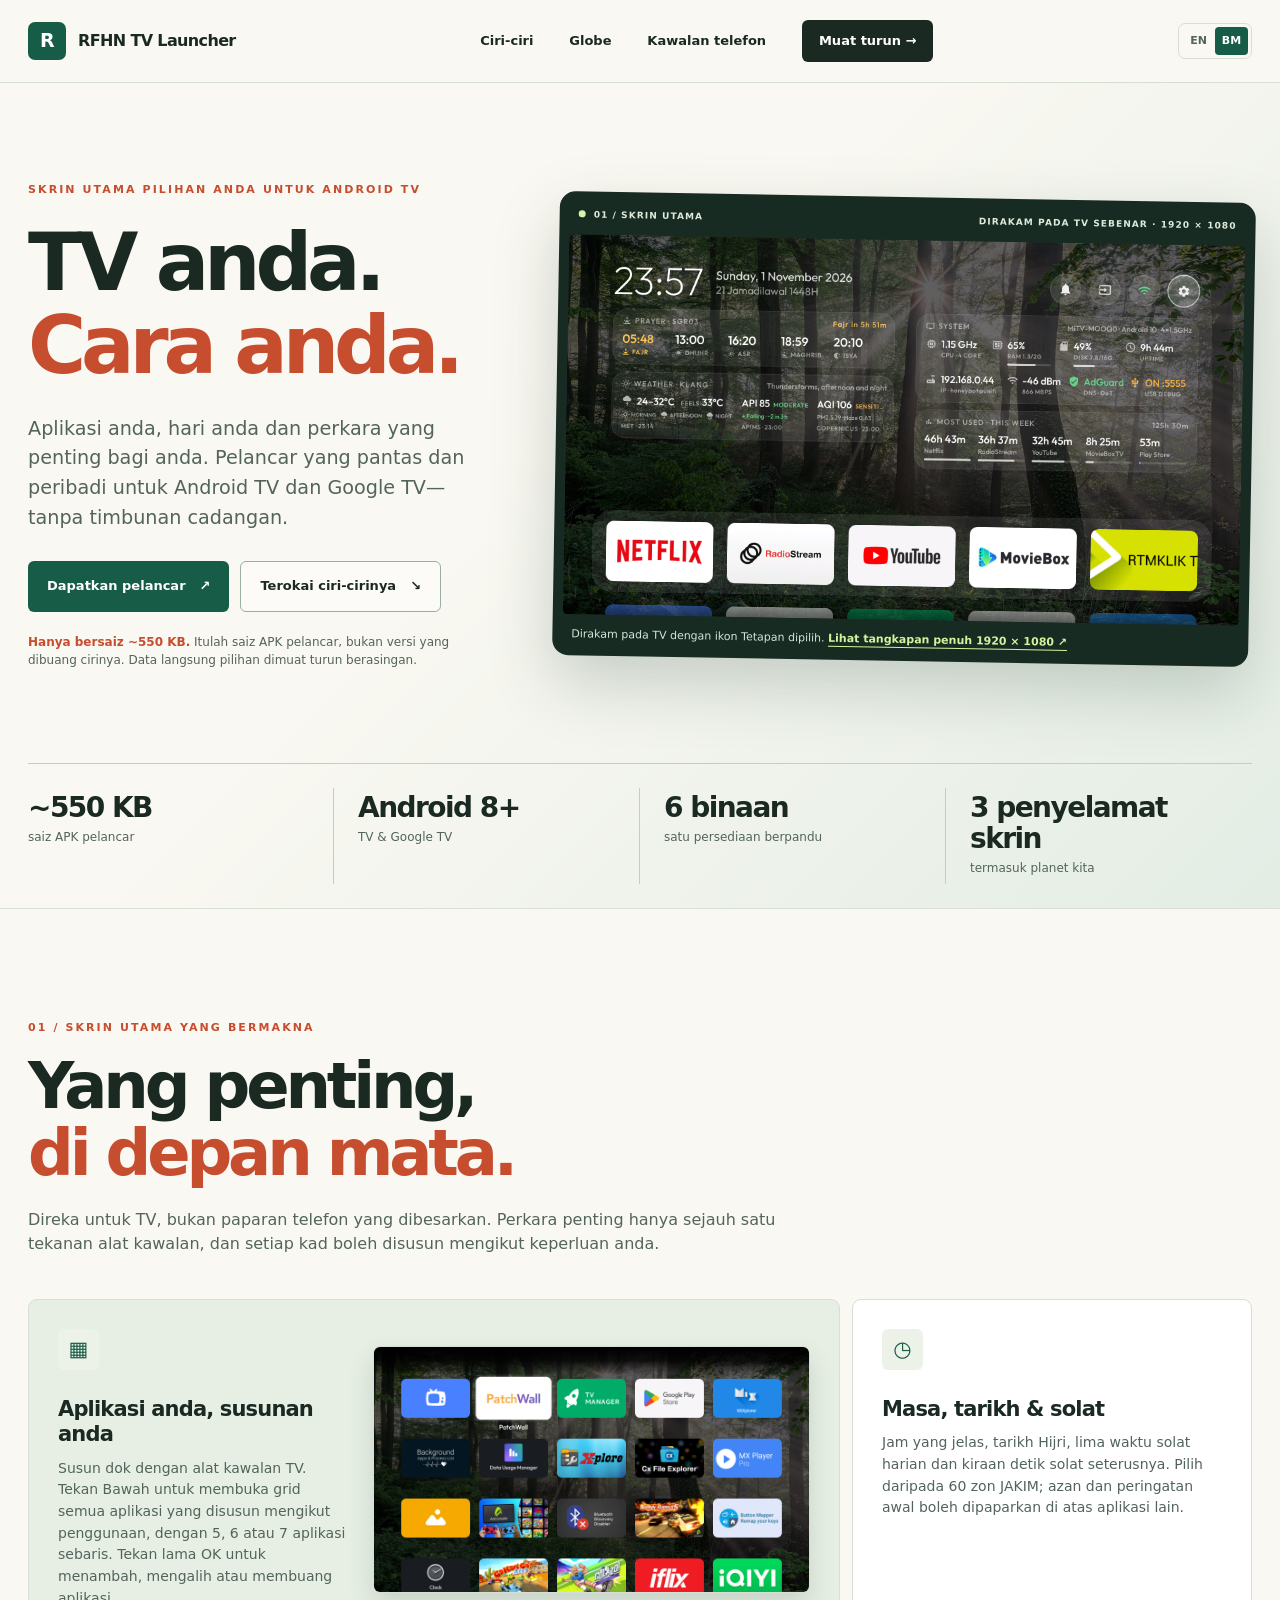
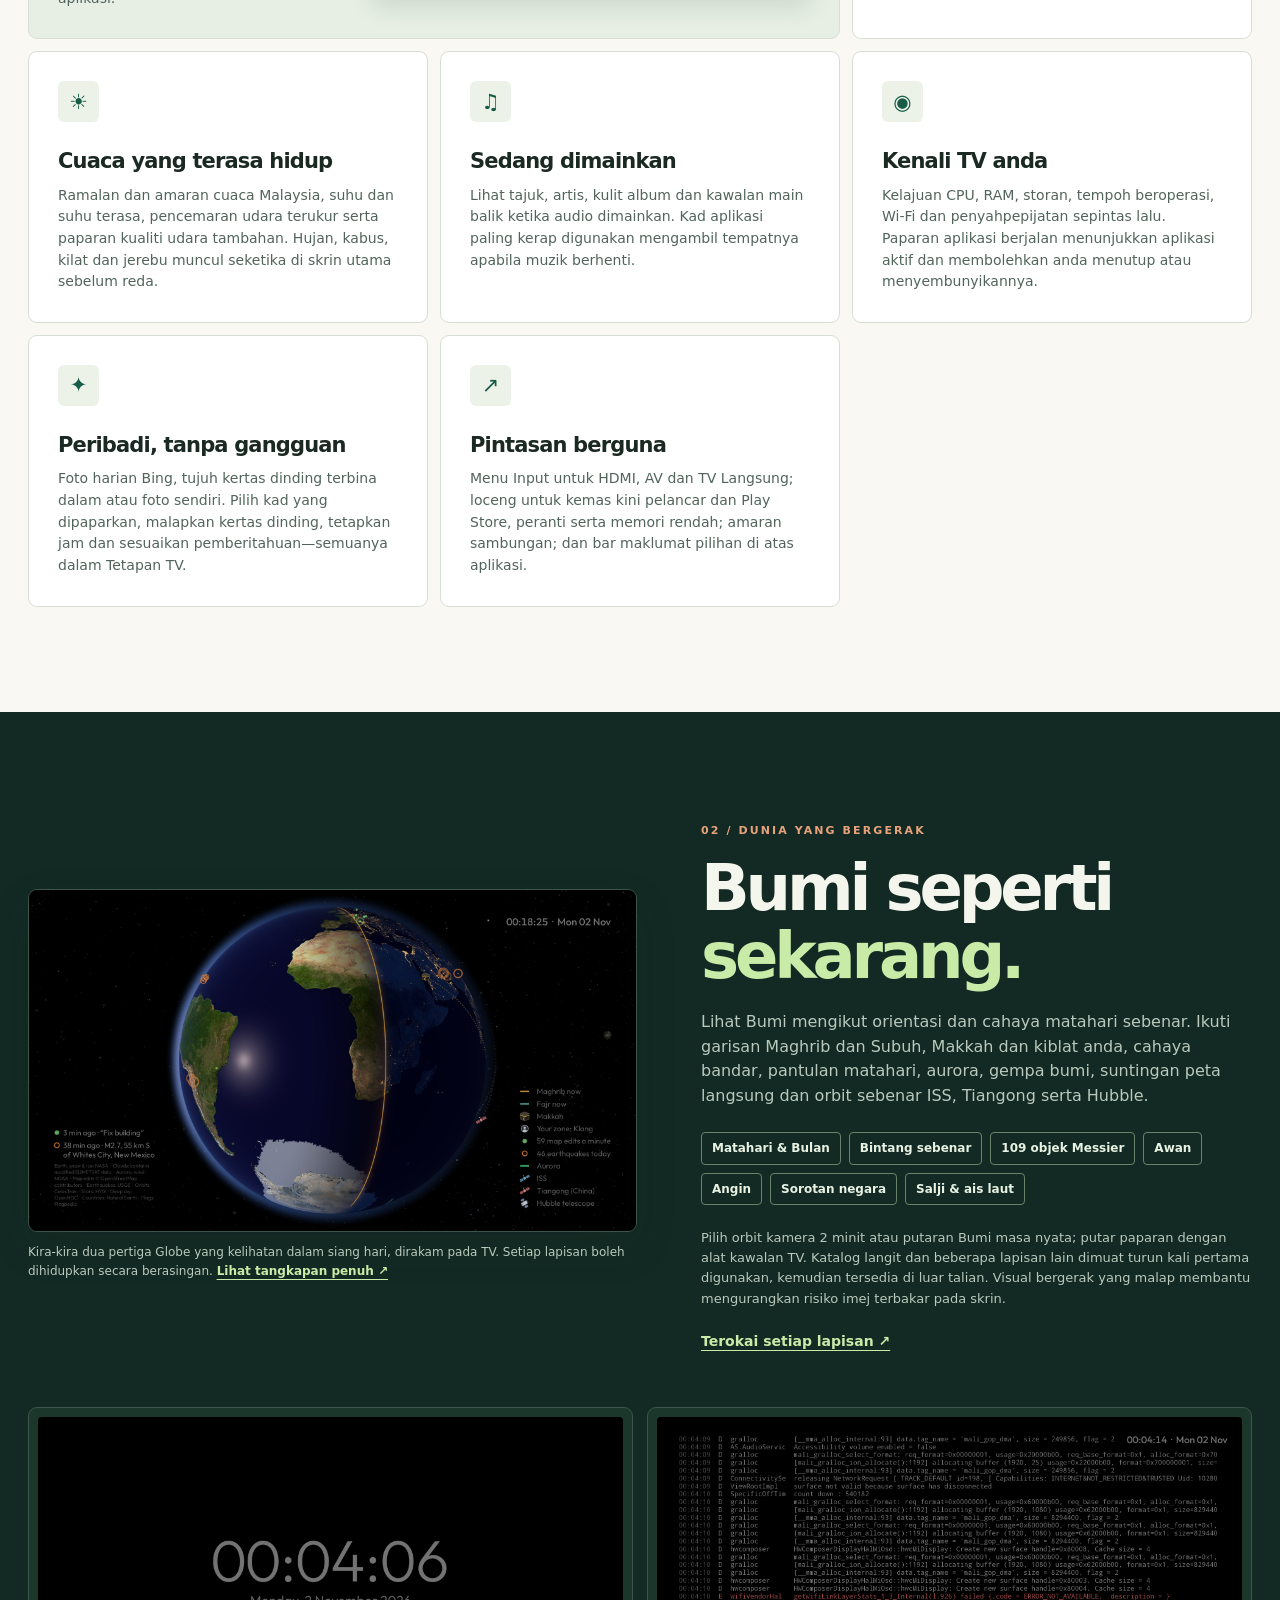
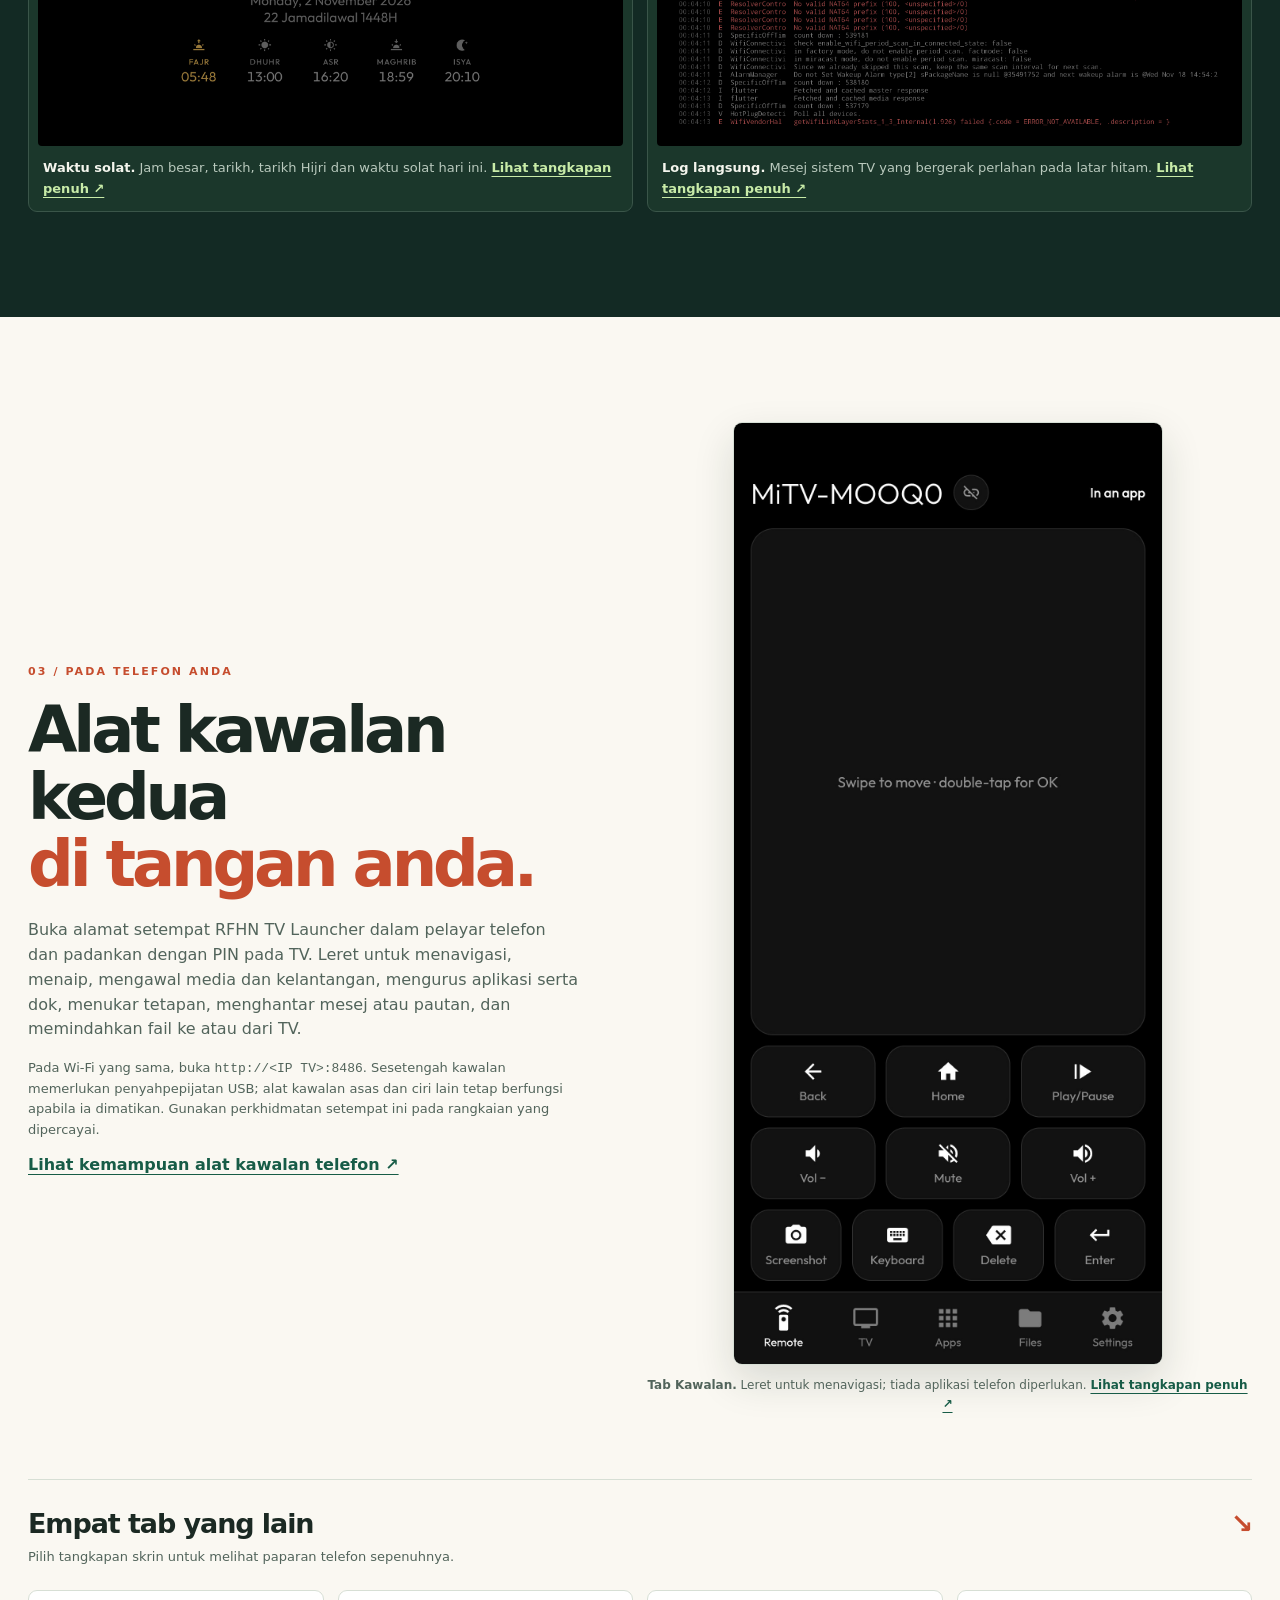
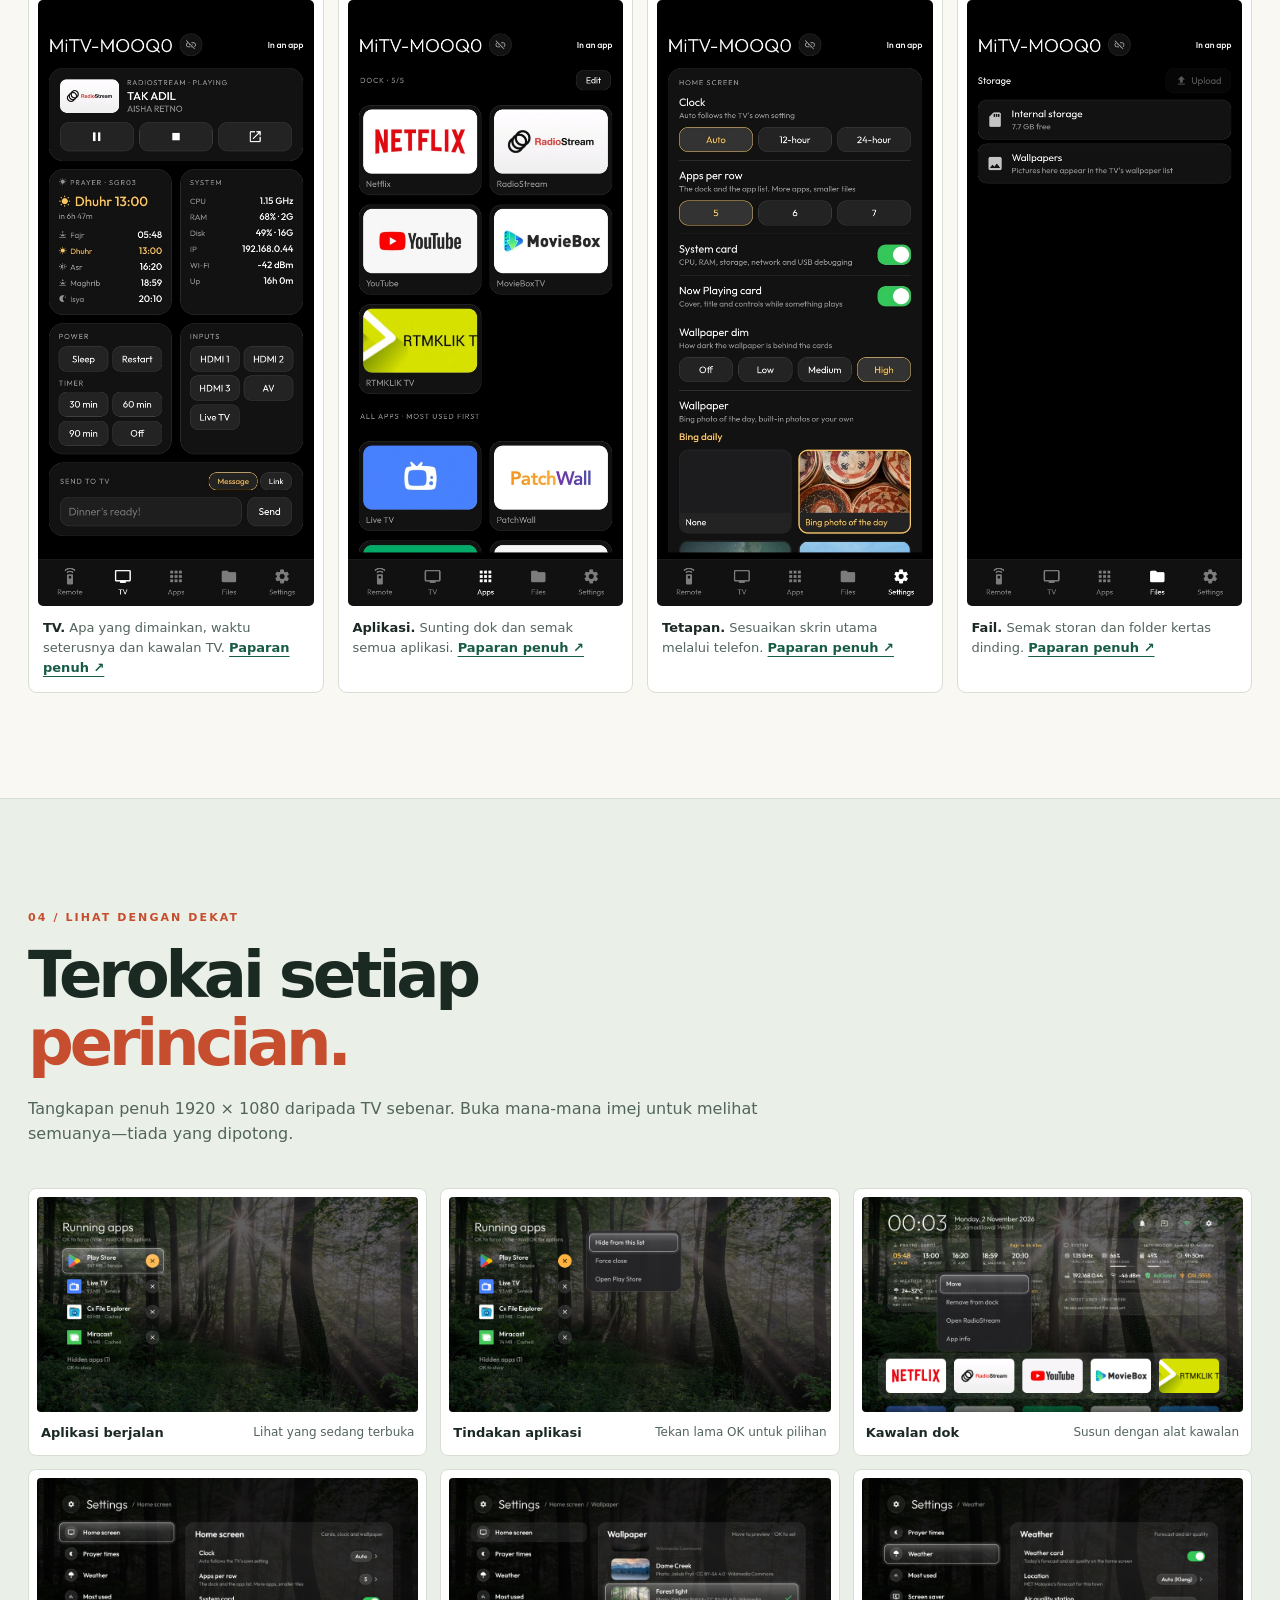
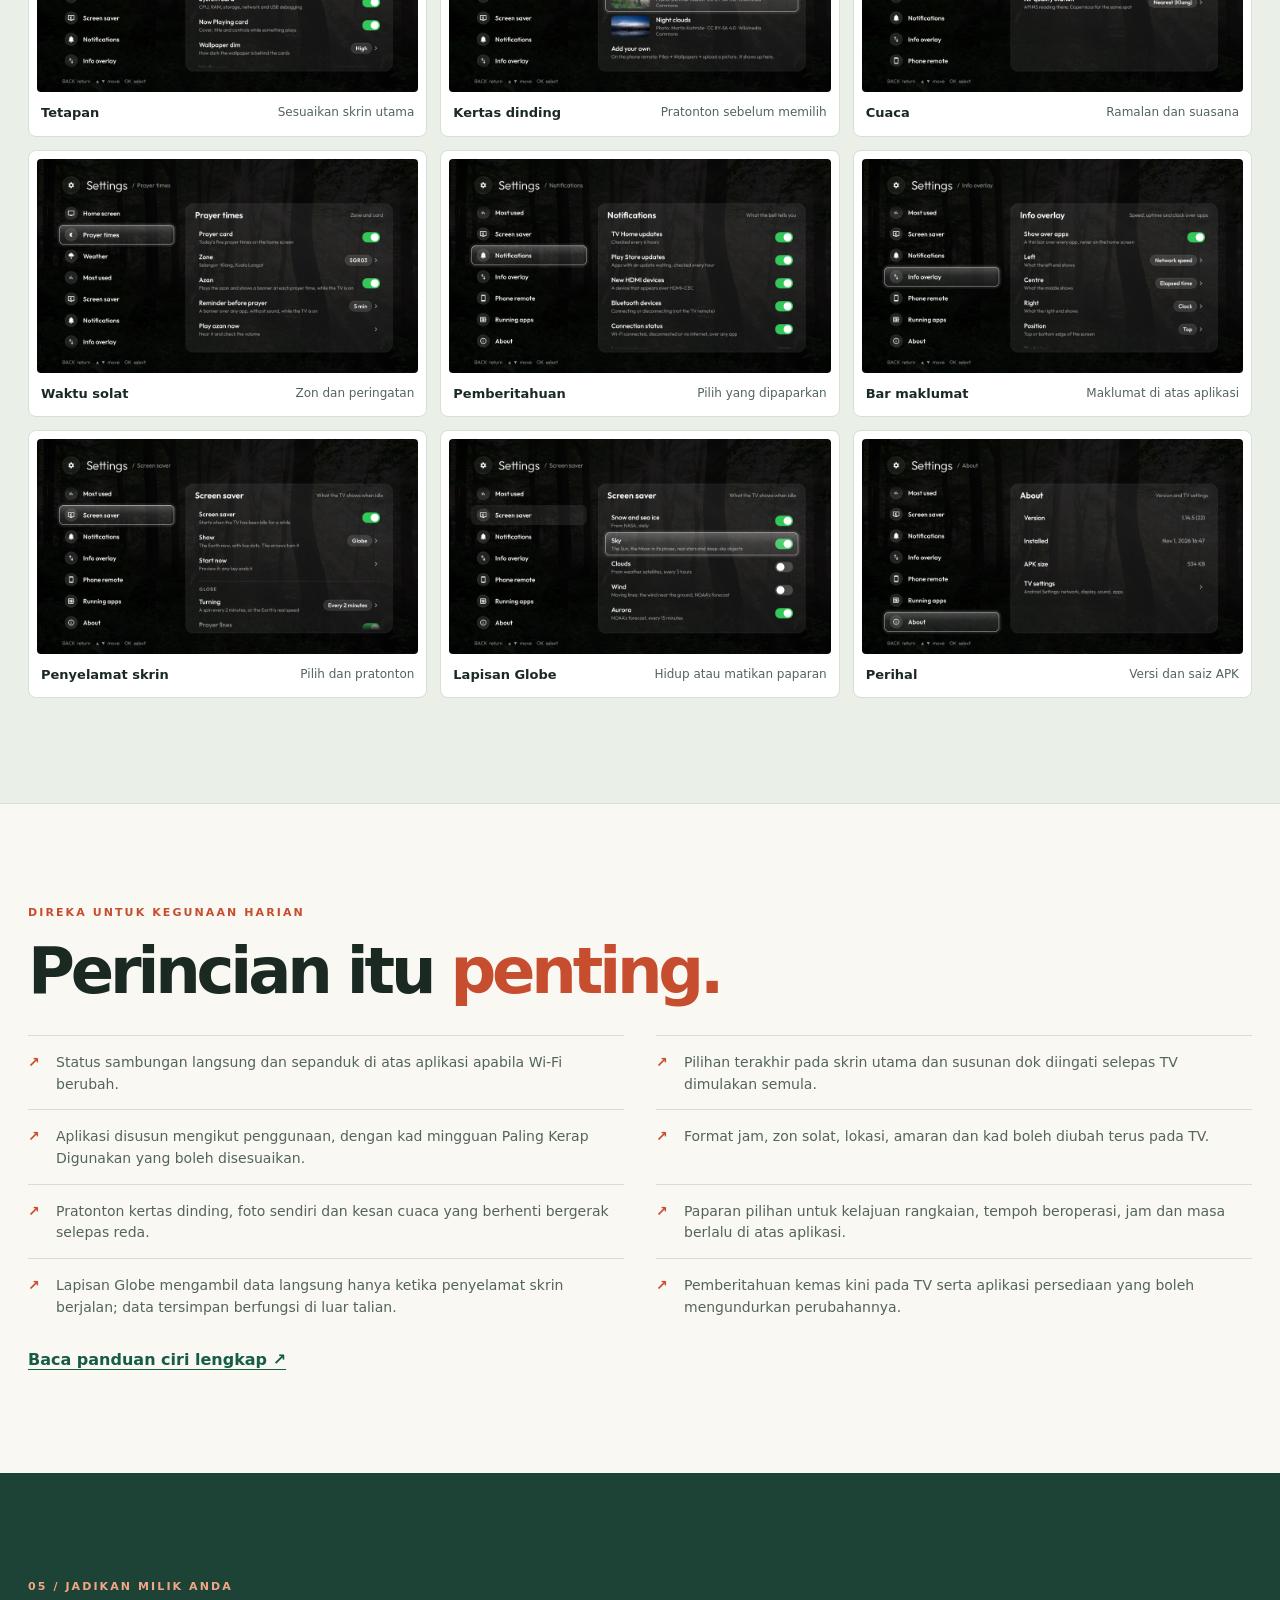
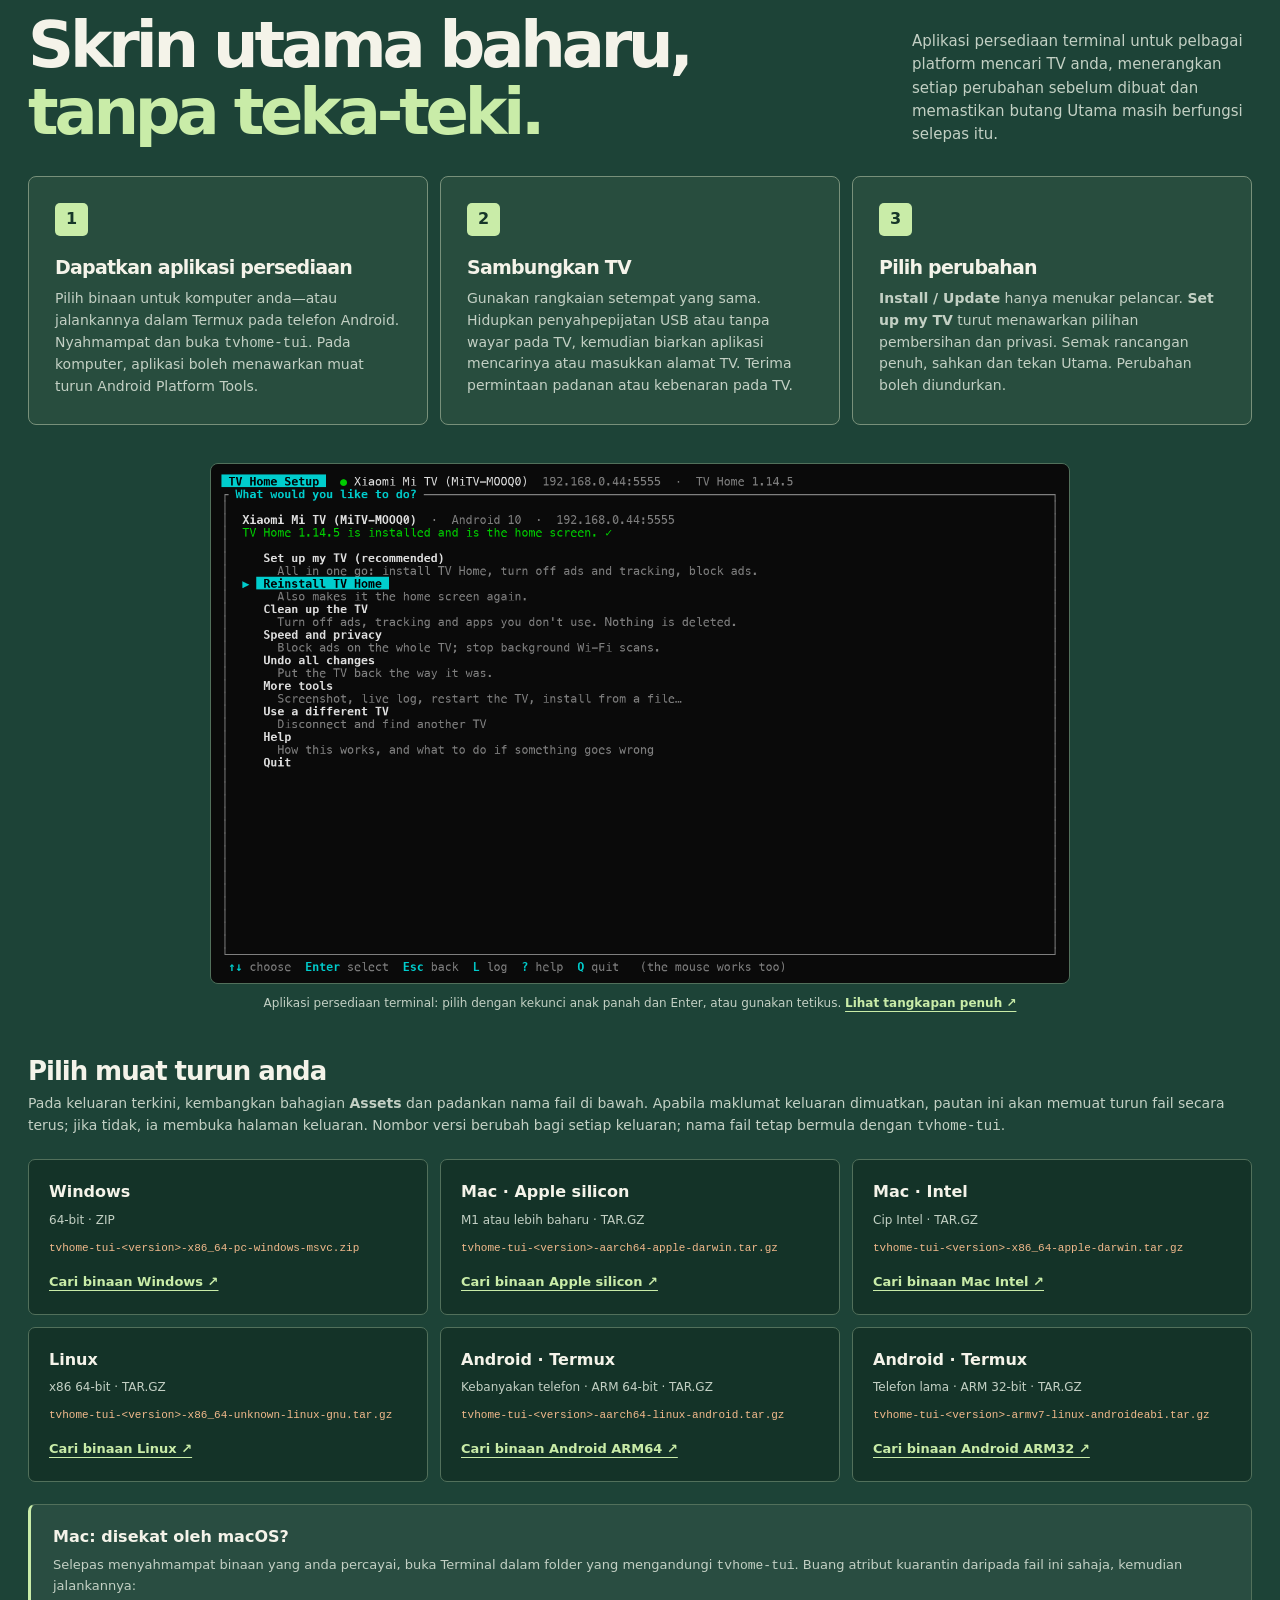
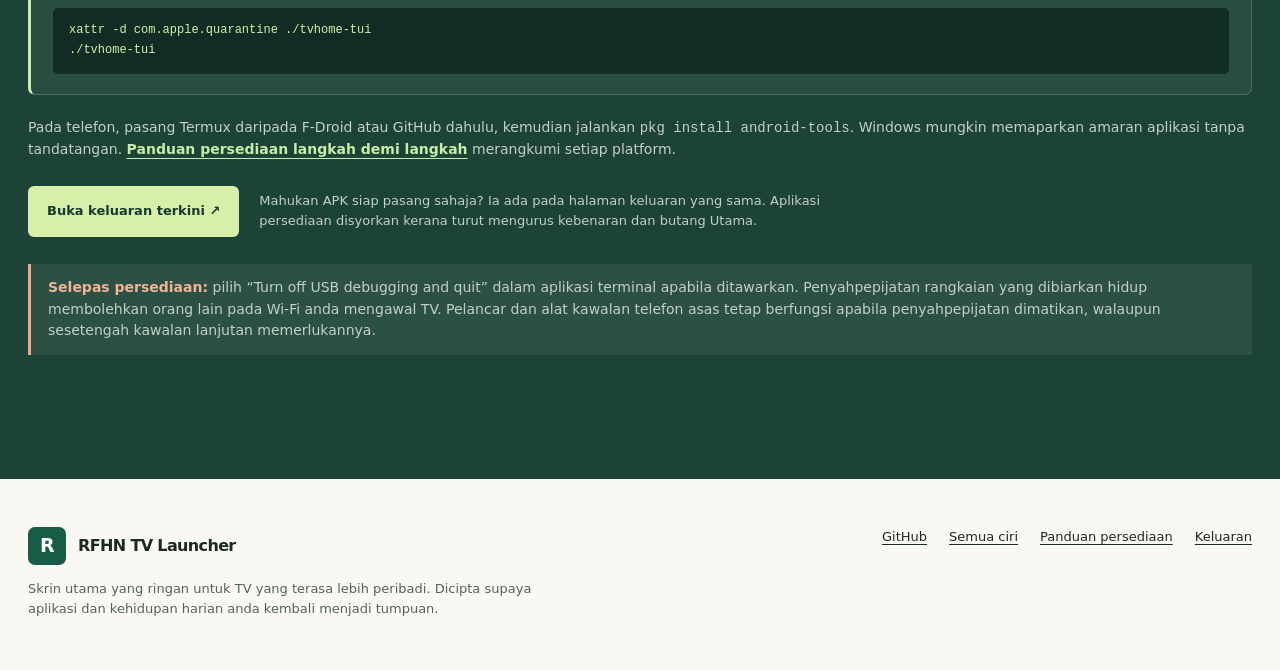
==== commit 75c2f0f9: "feat: Enhance Mac installation instructions and add styling for tips in documentation" ====
--- a/docs/ms.html
+++ b/docs/ms.html
@@ -173,7 +173,9 @@
             <div class="platform" data-asset-suffix="-aarch64-linux-android.tar.gz"><strong>Android · Termux</strong><span>Kebanyakan telefon · ARM 64-bit · TAR.GZ</span><code>tvhome-tui-&lt;version&gt;-aarch64-linux-android.tar.gz</code><a href="https://github.com/nullifye/RFHN-TV-Launcher/releases/latest">Cari binaan Android ARM64 ↗</a></div>
             <div class="platform" data-asset-suffix="-armv7-linux-androideabi.tar.gz"><strong>Android · Termux</strong><span>Telefon lama · ARM 32-bit · TAR.GZ</span><code>tvhome-tui-&lt;version&gt;-armv7-linux-androideabi.tar.gz</code><a href="https://github.com/nullifye/RFHN-TV-Launcher/releases/latest">Cari binaan Android ARM32 ↗</a></div>
           </div>
-          <p>Pada telefon, pasang Termux daripada F-Droid atau GitHub dahulu, kemudian jalankan <code>pkg install android-tools</code>. Mac mungkin memerlukan pembuangan kuarantin sekali sahaja; Windows mungkin memaparkan amaran aplikasi tanpa tandatangan. <a class="text-link" href="https://github.com/nullifye/RFHN-TV-Launcher/blob/master/docs/tui.md">Panduan persediaan langkah demi langkah</a> merangkumi setiap platform.</p>
+          <div class="mac-tip"><strong>Mac: disekat oleh macOS?</strong><p>Selepas menyahmampat binaan yang anda percayai, buka Terminal dalam folder yang mengandungi <code>tvhome-tui</code>. Buang atribut kuarantin daripada fail ini sahaja, kemudian jalankannya:</p><pre><code>xattr -d com.apple.quarantine ./tvhome-tui
+./tvhome-tui</code></pre></div>
+          <p>Pada telefon, pasang Termux daripada F-Droid atau GitHub dahulu, kemudian jalankan <code>pkg install android-tools</code>. Windows mungkin memaparkan amaran aplikasi tanpa tandatangan. <a class="text-link" href="https://github.com/nullifye/RFHN-TV-Launcher/blob/master/docs/tui.md">Panduan persediaan langkah demi langkah</a> merangkumi setiap platform.</p>
           <div class="install-foot"><a class="button primary" href="https://github.com/nullifye/RFHN-TV-Launcher/releases/latest">Buka keluaran terkini ↗</a><p>Mahukan APK siap pasang sahaja? Ia ada pada halaman keluaran yang sama. Aplikasi persediaan disyorkan kerana turut mengurus kebenaran dan butang Utama.</p></div>
           <p class="security"><strong>Selepas persediaan:</strong> pilih “Turn off USB debugging and quit” dalam aplikasi terminal apabila ditawarkan. Penyahpepijatan rangkaian yang dibiarkan hidup membolehkan orang lain pada Wi-Fi anda mengawal TV. Pelancar dan alat kawalan telefon asas tetap berfungsi apabila penyahpepijatan dimatikan, walaupun sesetengah kawalan lanjutan memerlukannya.</p>
         </div>
--- a/docs/site.css
+++ b/docs/site.css
@@ -141,6 +141,10 @@
 .platform span { display: block; color: var(--muted); font-size: 12px; }
 .platform code { display: block; overflow-wrap: anywhere; color: #f2ba8c; font-size: 11px; margin-top: 10px; }
 .platform a { display: inline-block; color: var(--green); font-size: 13px; font-weight: 760; margin-top: 15px; text-underline-offset: 4px; }
+.mac-tip { margin: 22px 0; padding: 20px 22px; border: 1px solid var(--line); border-left: 3px solid var(--green); border-radius: 7px; background: #ffffff0d; }
+.mac-tip strong { display: block; margin-bottom: 5px; }
+.mac-tip p { margin-bottom: 12px; color: var(--muted); font-size: 13px; }
+.mac-tip pre { margin: 0; padding: 13px 16px; overflow-x: auto; border-radius: 5px; background: #102c24; color: #d7efa9; font-size: 12px; line-height: 1.65; }
 .install-foot { display: flex; align-items: center; flex-wrap: wrap; gap: 20px; margin-top: 25px; }
 .install-foot .button.primary { background: #d7efa9; color: #173a2e; }
 .install-foot .button.primary:hover { background: white; color: #173a2e; }
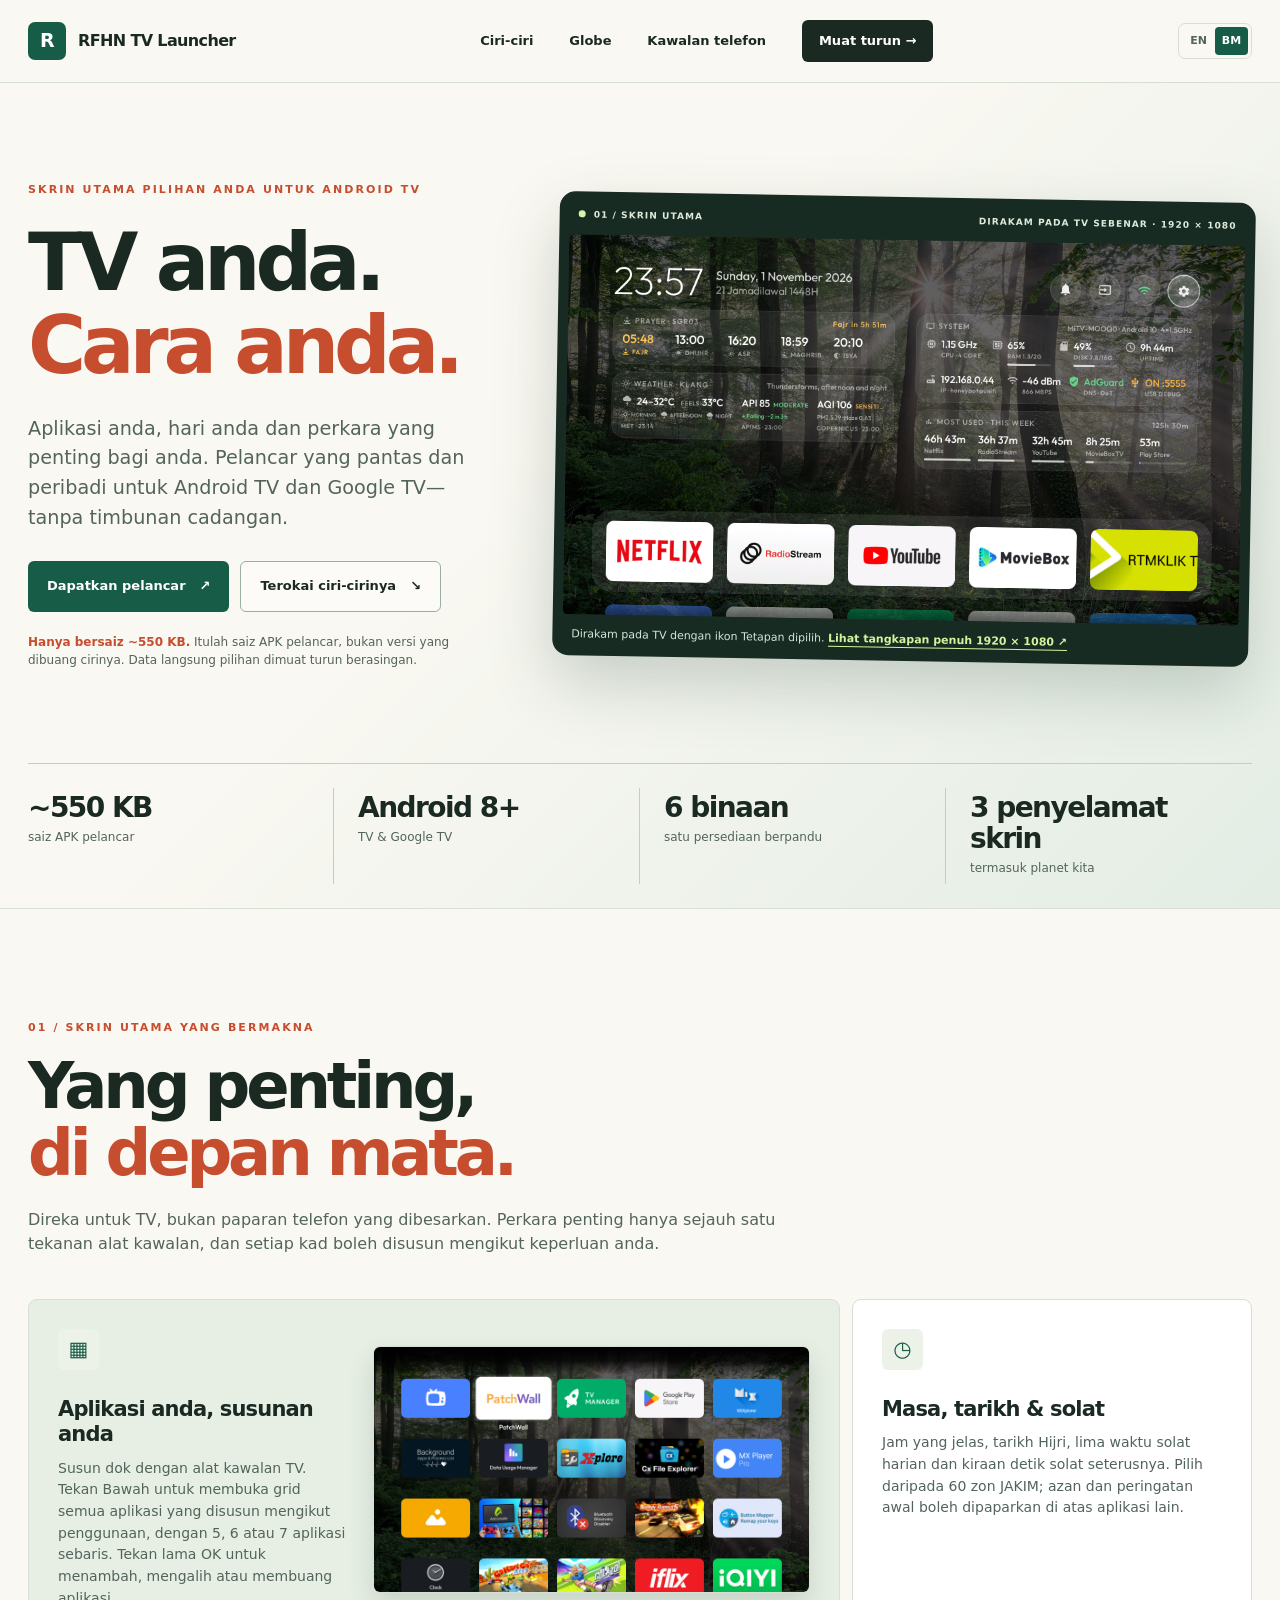
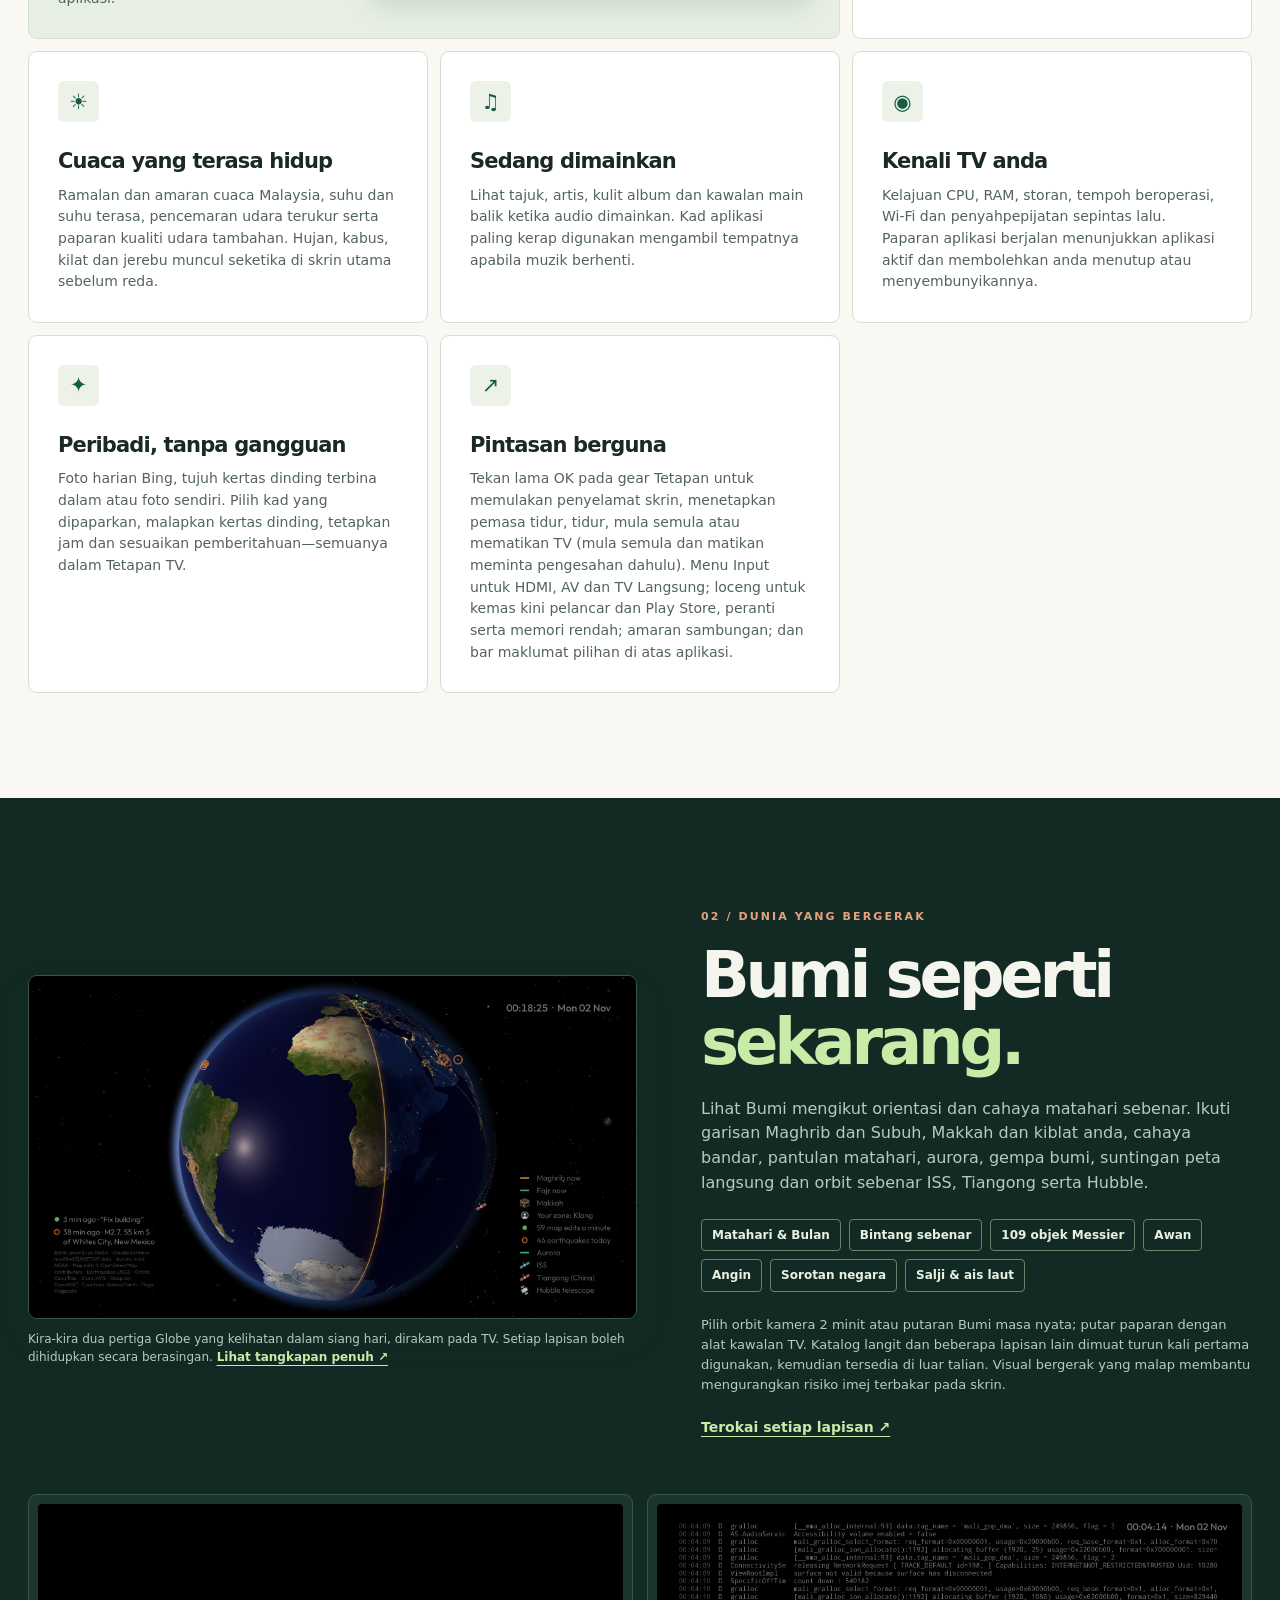
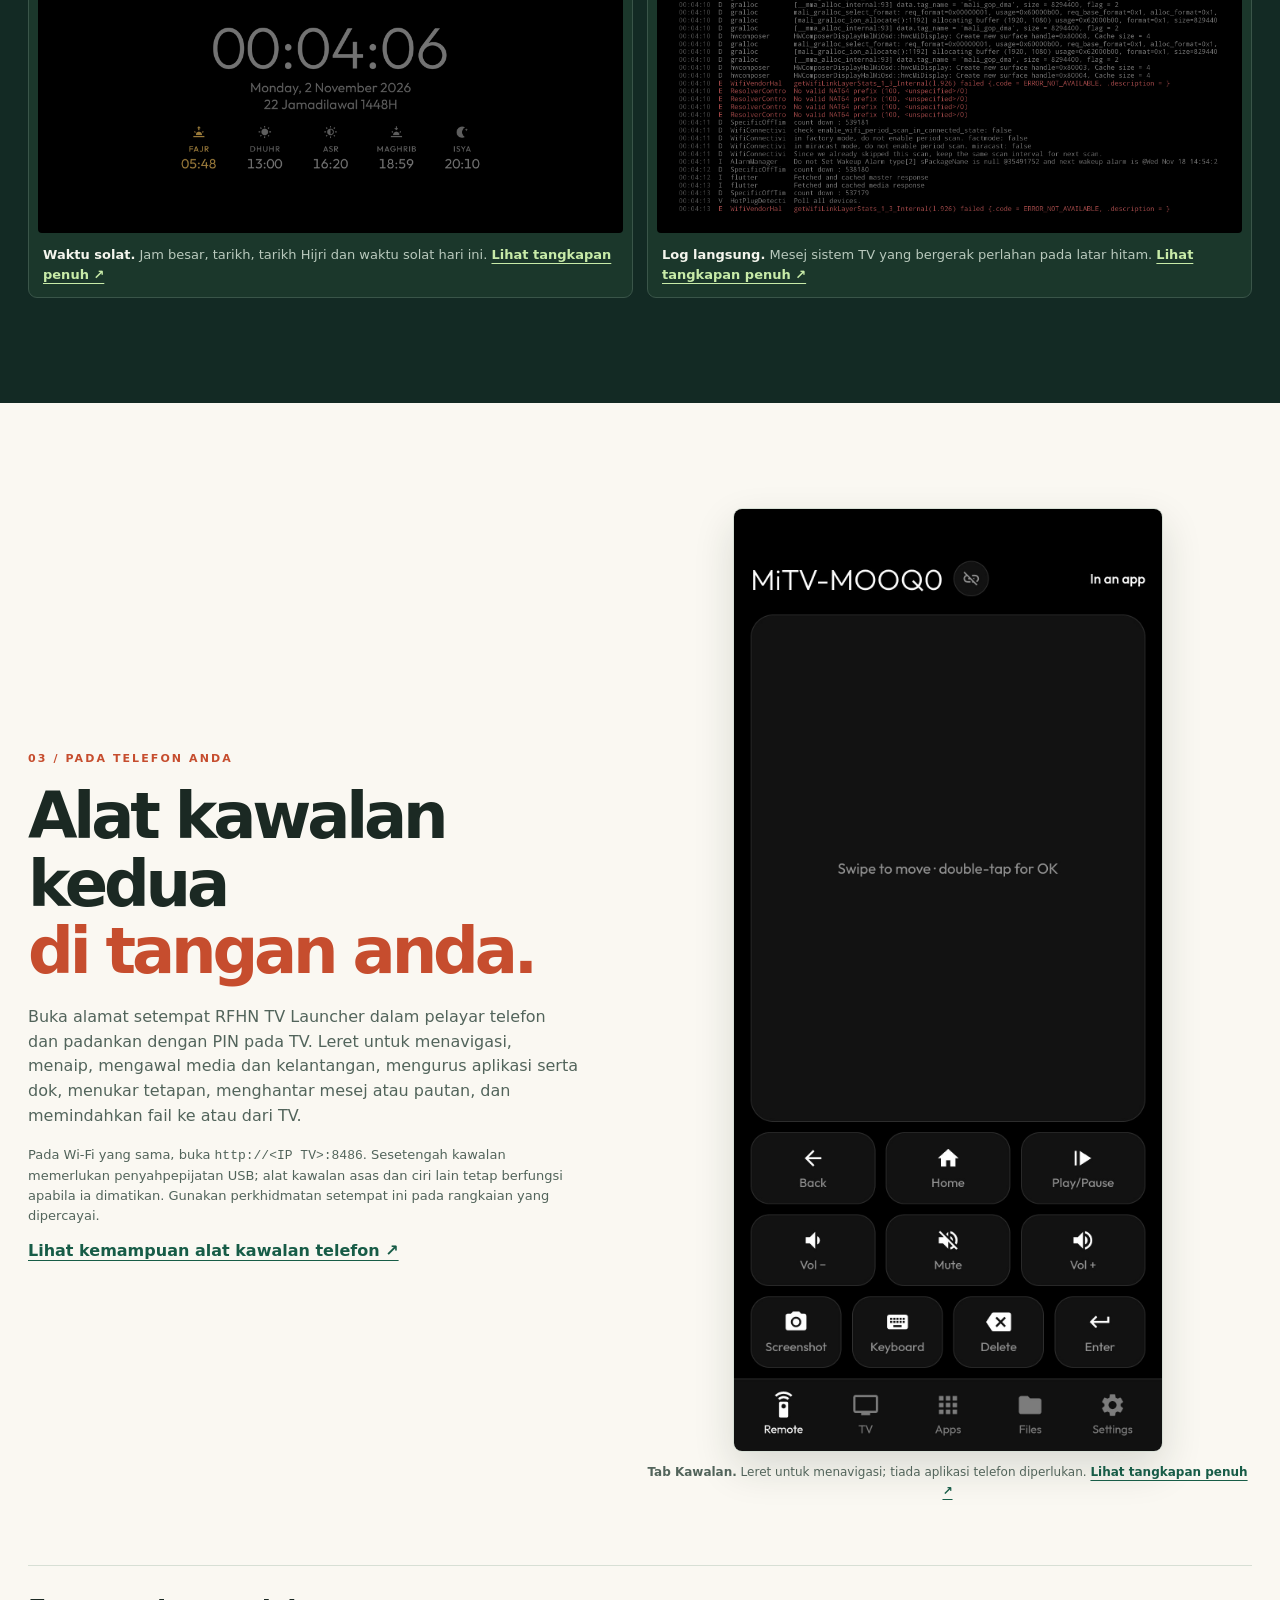
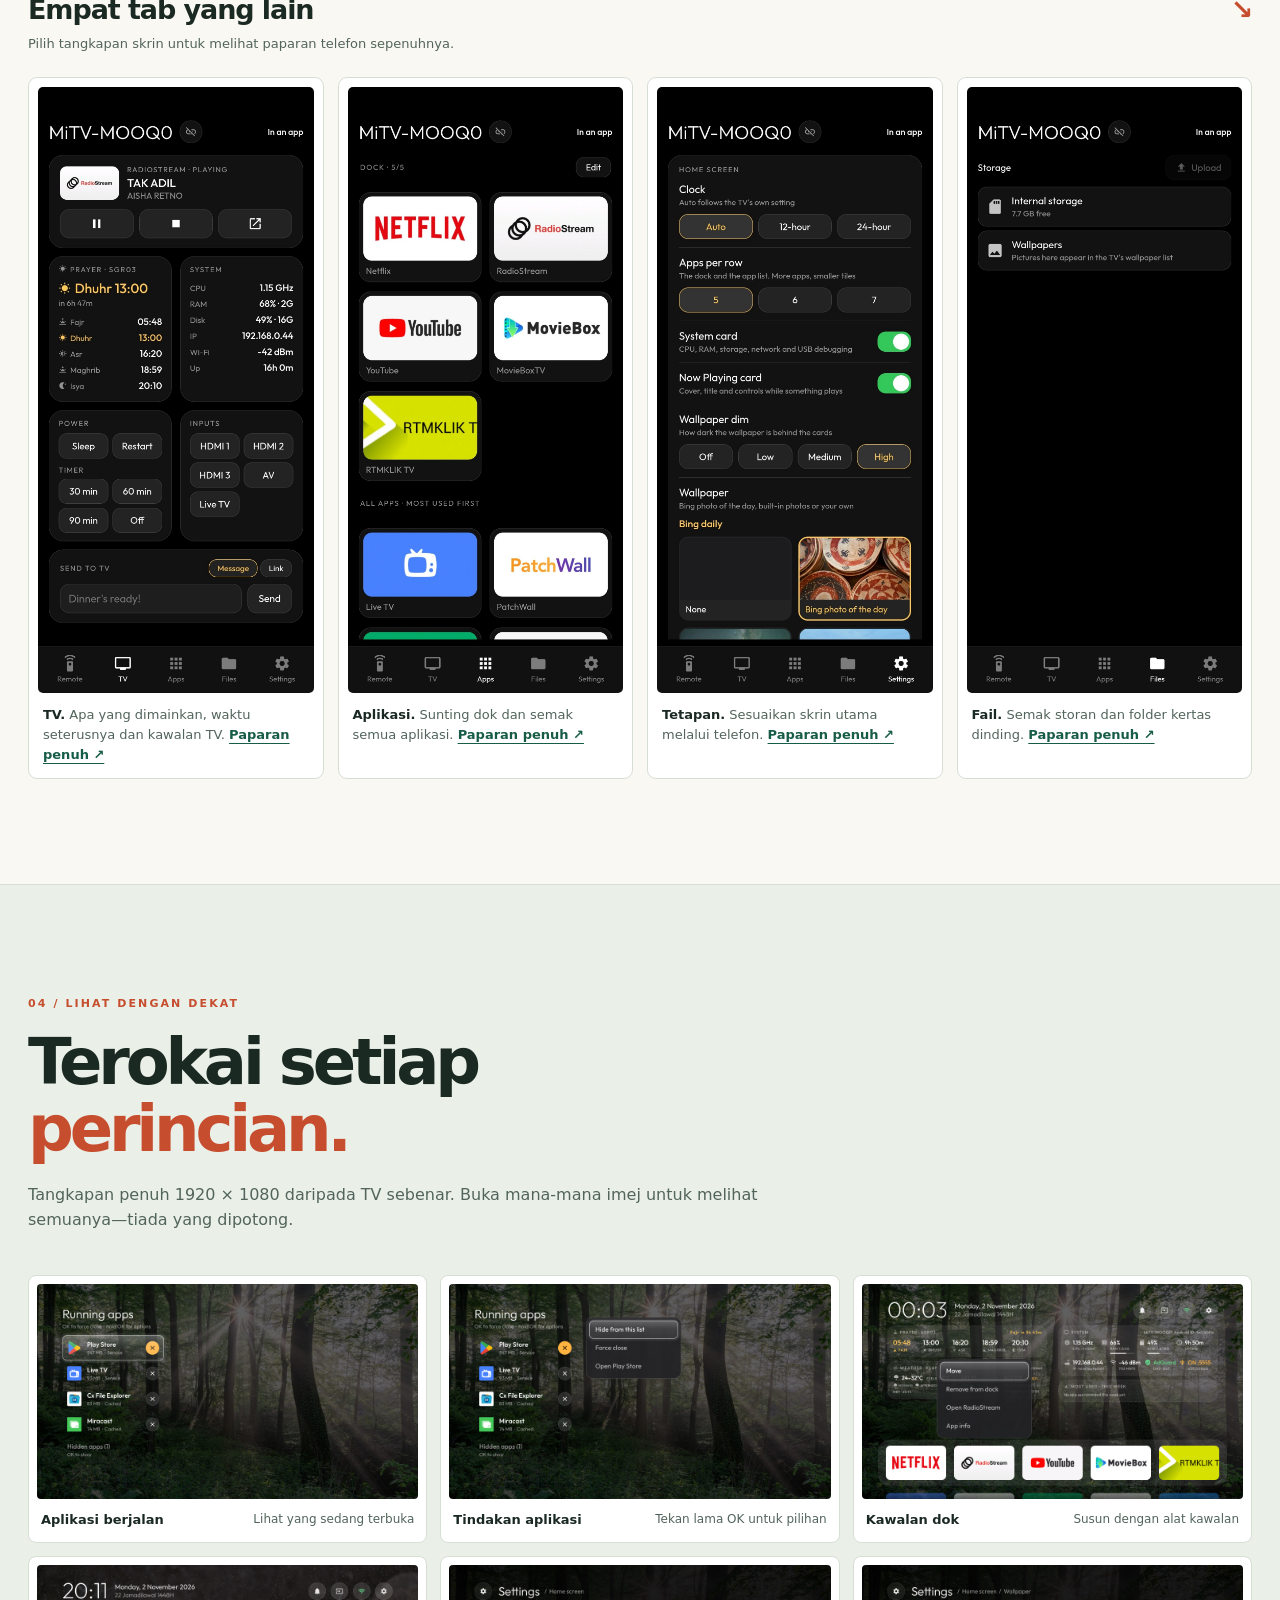
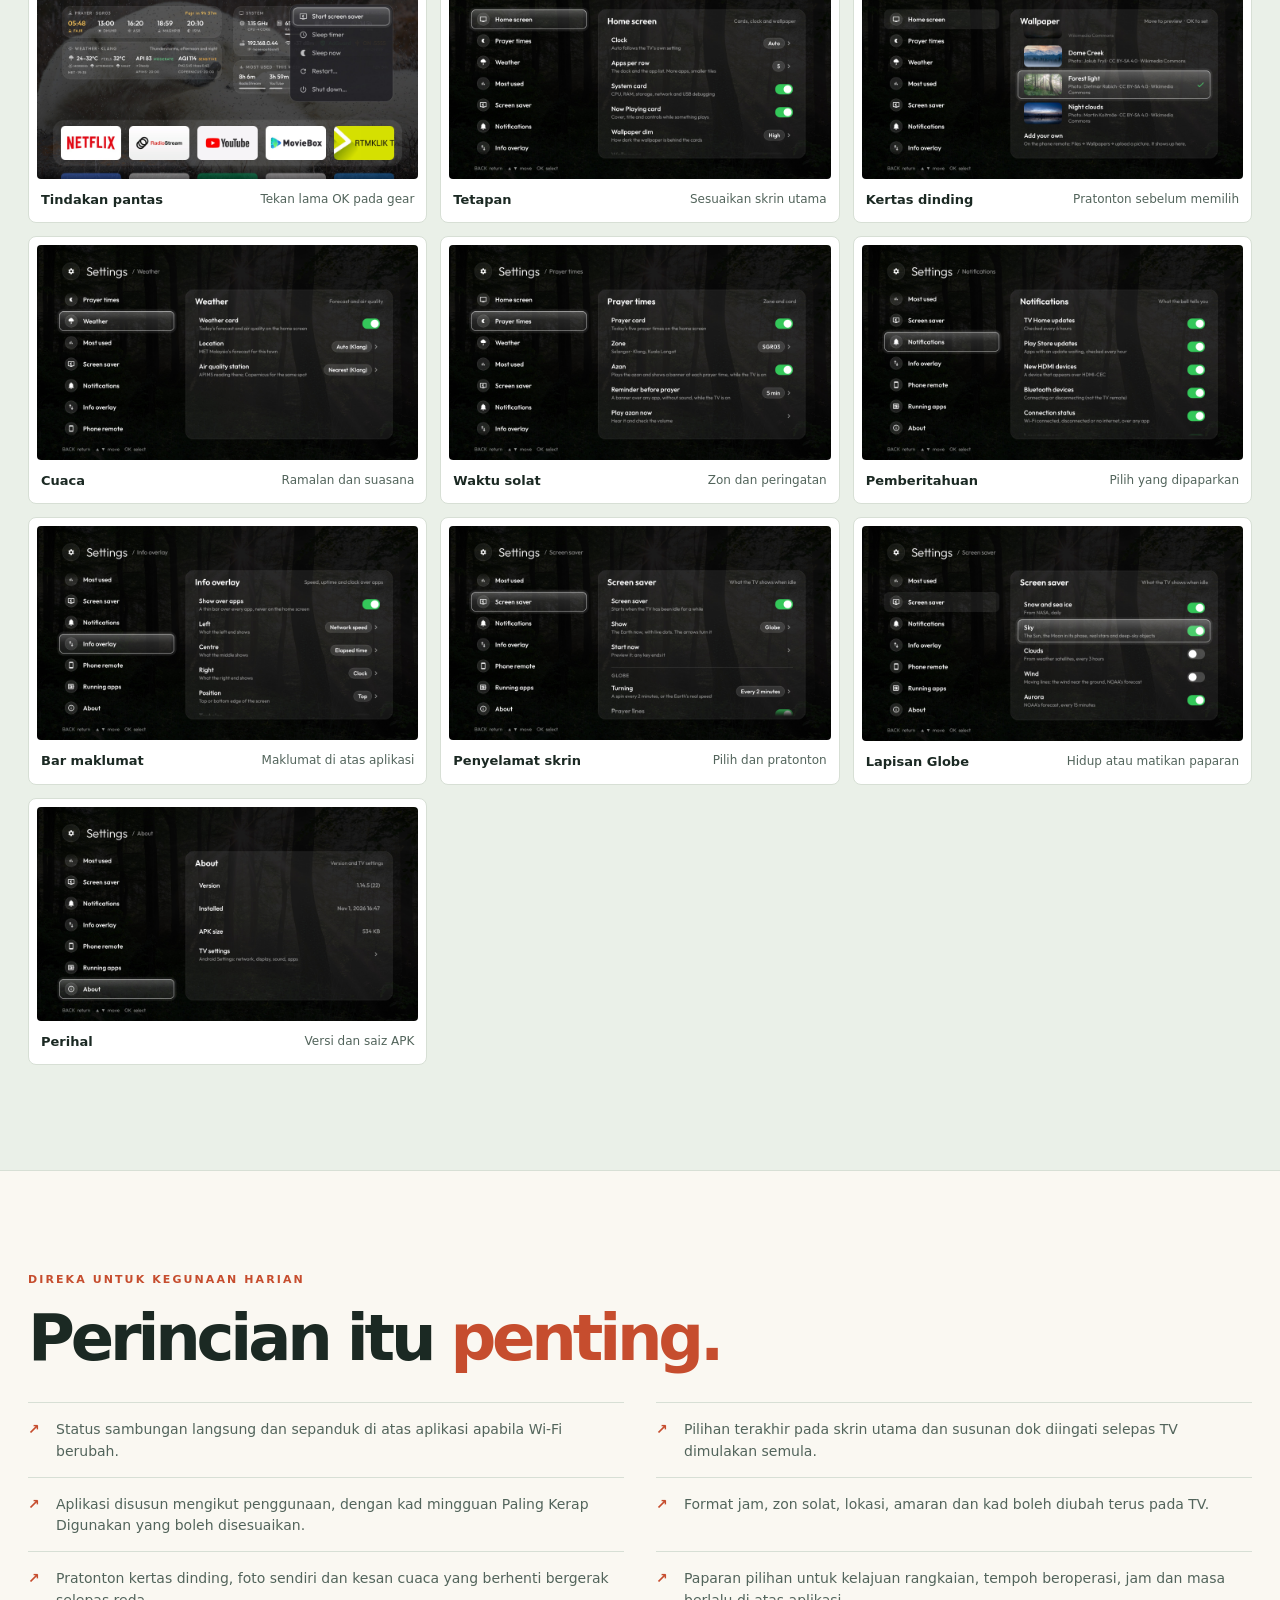
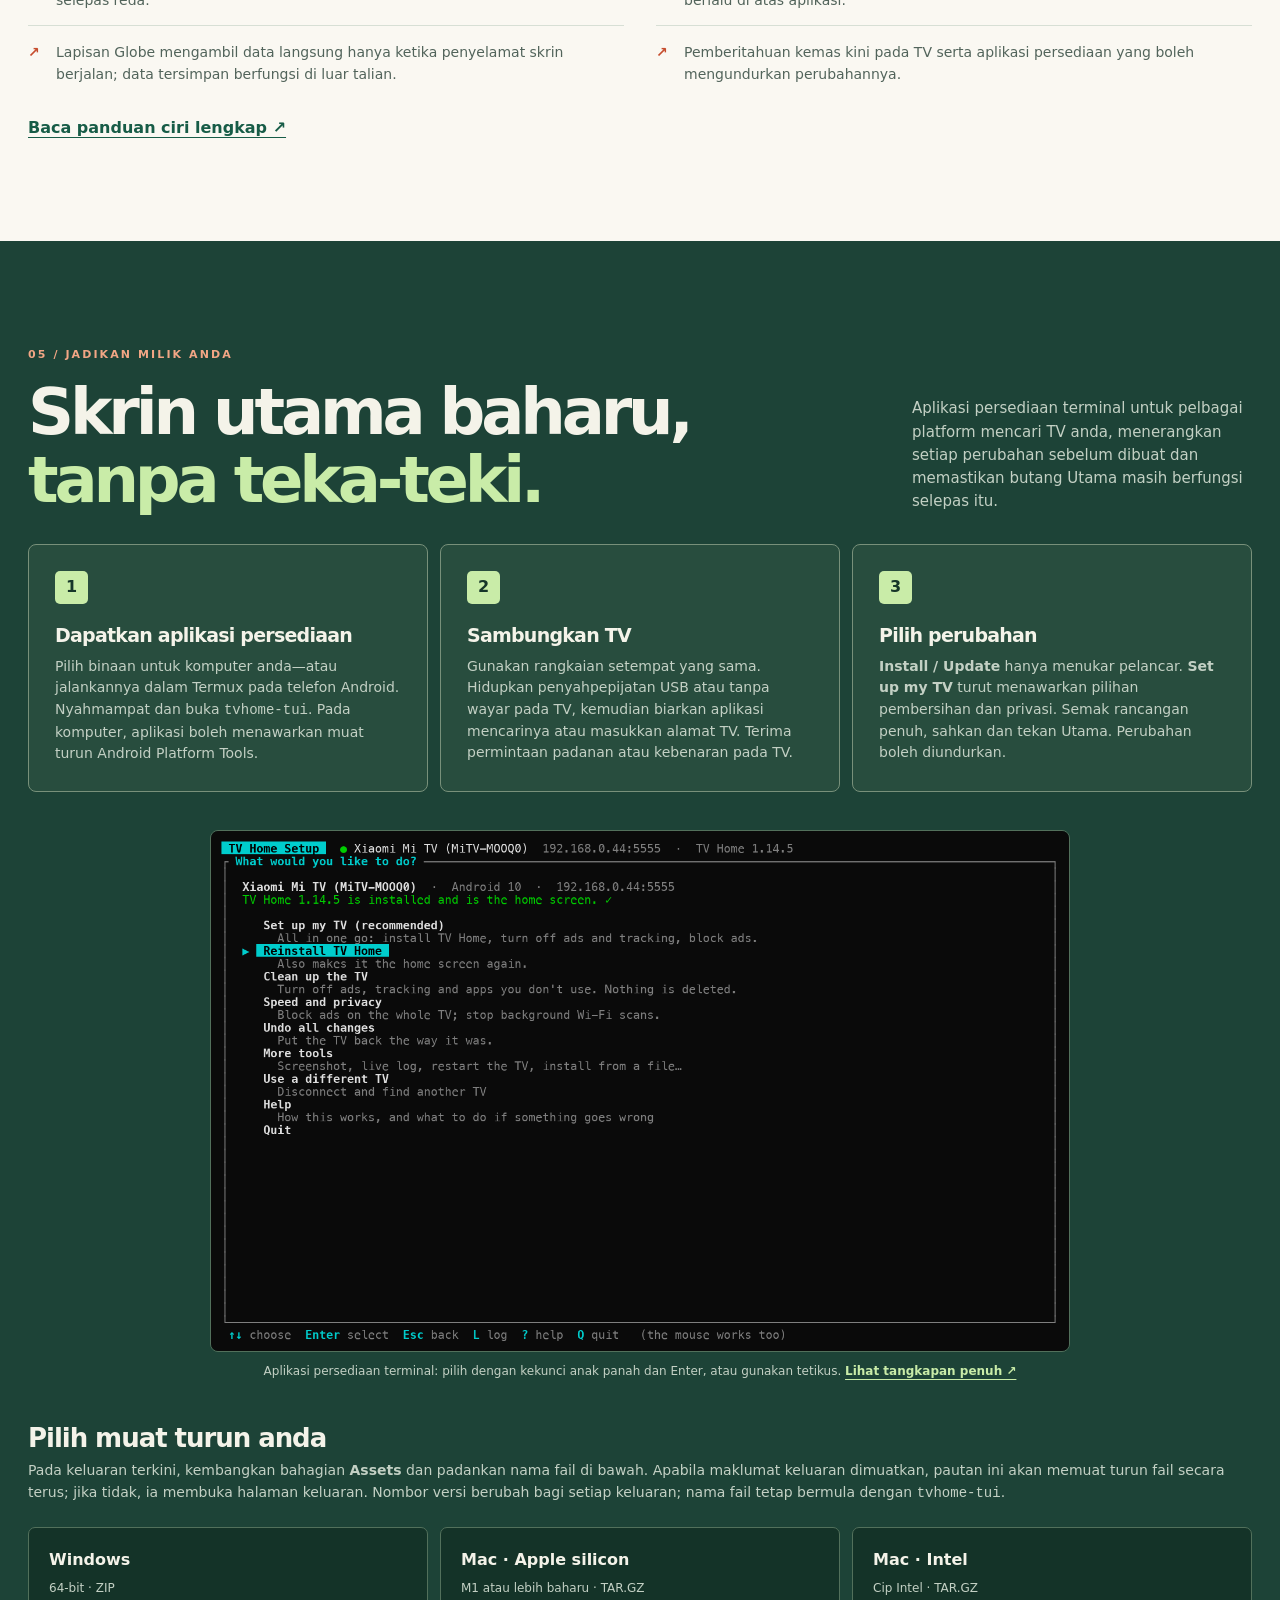
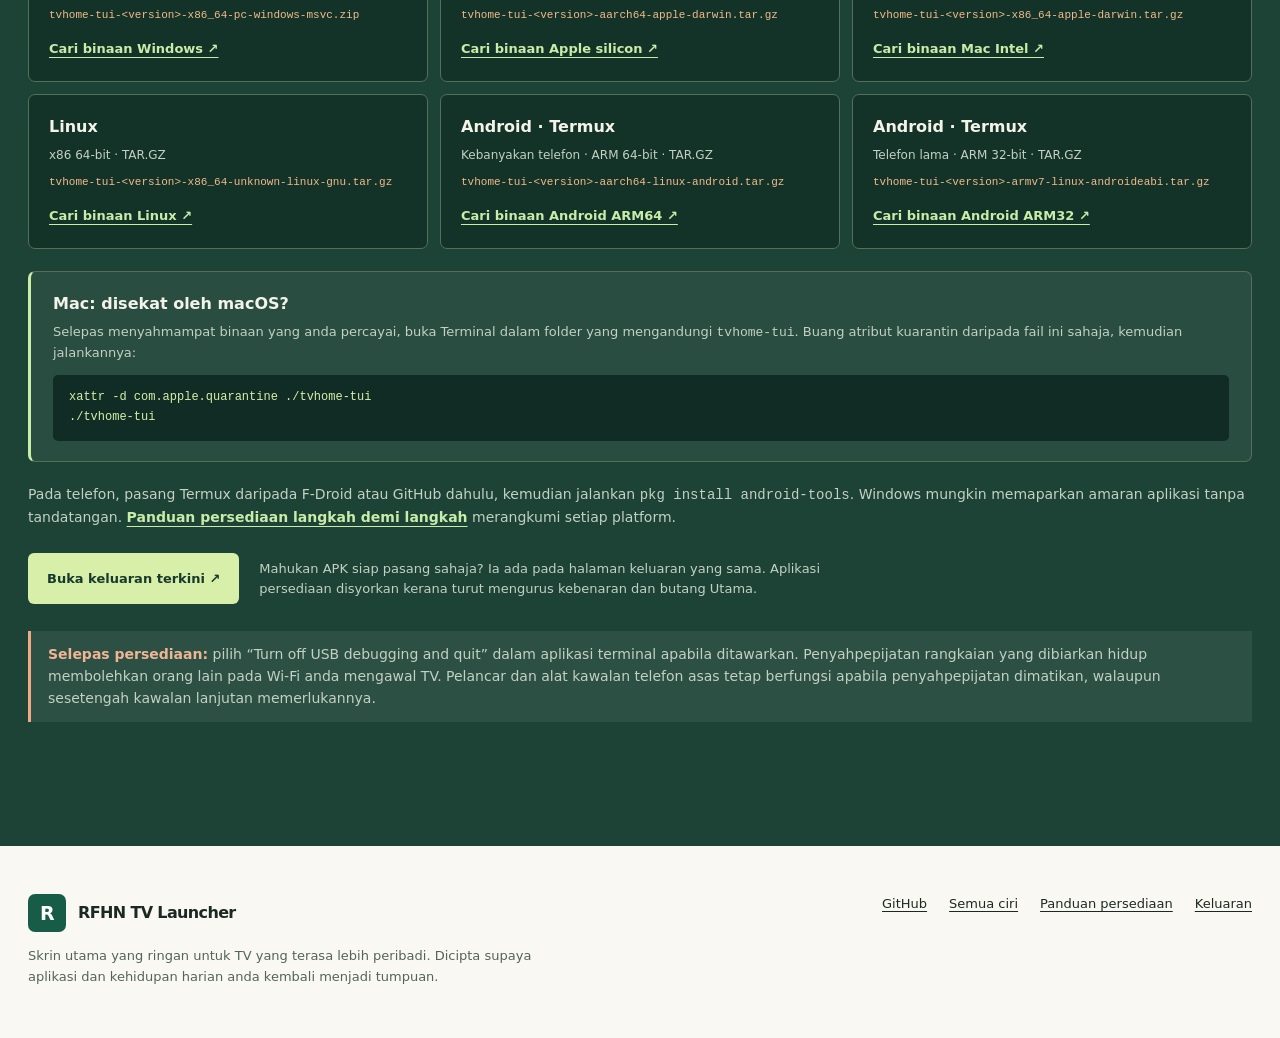
==== commit f14f9128: "feat: add quick actions for screen saver, sleep timer, restart, and shut down - Updated README.md to" ====
--- a/docs/ms.html
+++ b/docs/ms.html
@@ -69,7 +69,7 @@
         <article class="feature"><div class="icon" aria-hidden="true">♫</div><h3>Sedang dimainkan</h3><p>Lihat tajuk, artis, kulit album dan kawalan main balik ketika audio dimainkan. Kad aplikasi paling kerap digunakan mengambil tempatnya apabila muzik berhenti.</p></article>
         <article class="feature"><div class="icon" aria-hidden="true">◉</div><h3>Kenali TV anda</h3><p>Kelajuan CPU, RAM, storan, tempoh beroperasi, Wi-Fi dan penyahpepijatan sepintas lalu. Paparan aplikasi berjalan menunjukkan aplikasi aktif dan membolehkan anda menutup atau menyembunyikannya.</p></article>
         <article class="feature"><div class="icon" aria-hidden="true">✦</div><h3>Peribadi, tanpa gangguan</h3><p>Foto harian Bing, tujuh kertas dinding terbina dalam atau foto sendiri. Pilih kad yang dipaparkan, malapkan kertas dinding, tetapkan jam dan sesuaikan pemberitahuan—semuanya dalam Tetapan TV.</p></article>
-        <article class="feature"><div class="icon" aria-hidden="true">↗</div><h3>Pintasan berguna</h3><p>Menu Input untuk HDMI, AV dan TV Langsung; loceng untuk kemas kini pelancar dan Play Store, peranti serta memori rendah; amaran sambungan; dan bar maklumat pilihan di atas aplikasi.</p></article>
+        <article class="feature"><div class="icon" aria-hidden="true">↗</div><h3>Pintasan berguna</h3><p>Tekan lama OK pada gear Tetapan untuk memulakan penyelamat skrin, menetapkan pemasa tidur, tidur, mula semula atau mematikan TV (mula semula dan matikan meminta pengesahan dahulu). Menu Input untuk HDMI, AV dan TV Langsung; loceng untuk kemas kini pelancar dan Play Store, peranti serta memori rendah; amaran sambungan; dan bar maklumat pilihan di atas aplikasi.</p></article>
       </div>
     </section>
 
@@ -124,6 +124,7 @@
         <figure><a class="image-link" href="running-apps.jpg" target="_blank" rel="noopener"><img src="running-apps.jpg" width="1920" height="1080" loading="lazy" alt="Paparan aplikasi berjalan dengan jubin aplikasi TV"></a><figcaption><strong>Aplikasi berjalan</strong><span>Lihat yang sedang terbuka</span></figcaption></figure>
         <figure><a class="image-link" href="running-apps-hide.jpg" target="_blank" rel="noopener"><img src="running-apps-hide.jpg" width="1920" height="1080" loading="lazy" alt="Menu tekan lama OK untuk aplikasi berjalan, dengan pilihan sembunyikan, tutup dan buka"></a><figcaption><strong>Tindakan aplikasi</strong><span>Tekan lama OK untuk pilihan</span></figcaption></figure>
         <figure><a class="image-link" href="dock-reorder.jpg" target="_blank" rel="noopener"><img src="dock-reorder.jpg" width="1920" height="1080" loading="lazy" alt="Menu tekan lama OK untuk aplikasi dalam dok, termasuk alih dan buang daripada dok"></a><figcaption><strong>Kawalan dok</strong><span>Susun dengan alat kawalan</span></figcaption></figure>
+        <figure><a class="image-link" href="quick-actions.jpg" target="_blank" rel="noopener"><img src="quick-actions.jpg" width="1920" height="1080" loading="lazy" alt="Menu tindakan pantas di bawah gear Tetapan: mulakan penyelamat skrin, pemasa tidur, tidur sekarang, mula semula dan matikan"></a><figcaption><strong>Tindakan pantas</strong><span>Tekan lama OK pada gear</span></figcaption></figure>
         <figure><a class="image-link" href="settings.jpg" target="_blank" rel="noopener"><img src="settings.jpg" width="1920" height="1080" loading="lazy" alt="Tetapan pelancar dengan kategori skrin utama, solat, cuaca dan lain-lain"></a><figcaption><strong>Tetapan</strong><span>Sesuaikan skrin utama</span></figcaption></figure>
         <figure><a class="image-link" href="wallpapers.jpg" target="_blank" rel="noopener"><img src="wallpapers.jpg" width="1920" height="1080" loading="lazy" alt="Pemilih kertas dinding dengan latar terbina dalam dan pratonton"></a><figcaption><strong>Kertas dinding</strong><span>Pratonton sebelum memilih</span></figcaption></figure>
         <figure><a class="image-link" href="settings-weather.jpg" target="_blank" rel="noopener"><img src="settings-weather.jpg" width="1920" height="1080" loading="lazy" alt="Tetapan cuaca termasuk ramalan, kualiti udara dan kesan cuaca"></a><figcaption><strong>Cuaca</strong><span>Ramalan dan suasana</span></figcaption></figure>
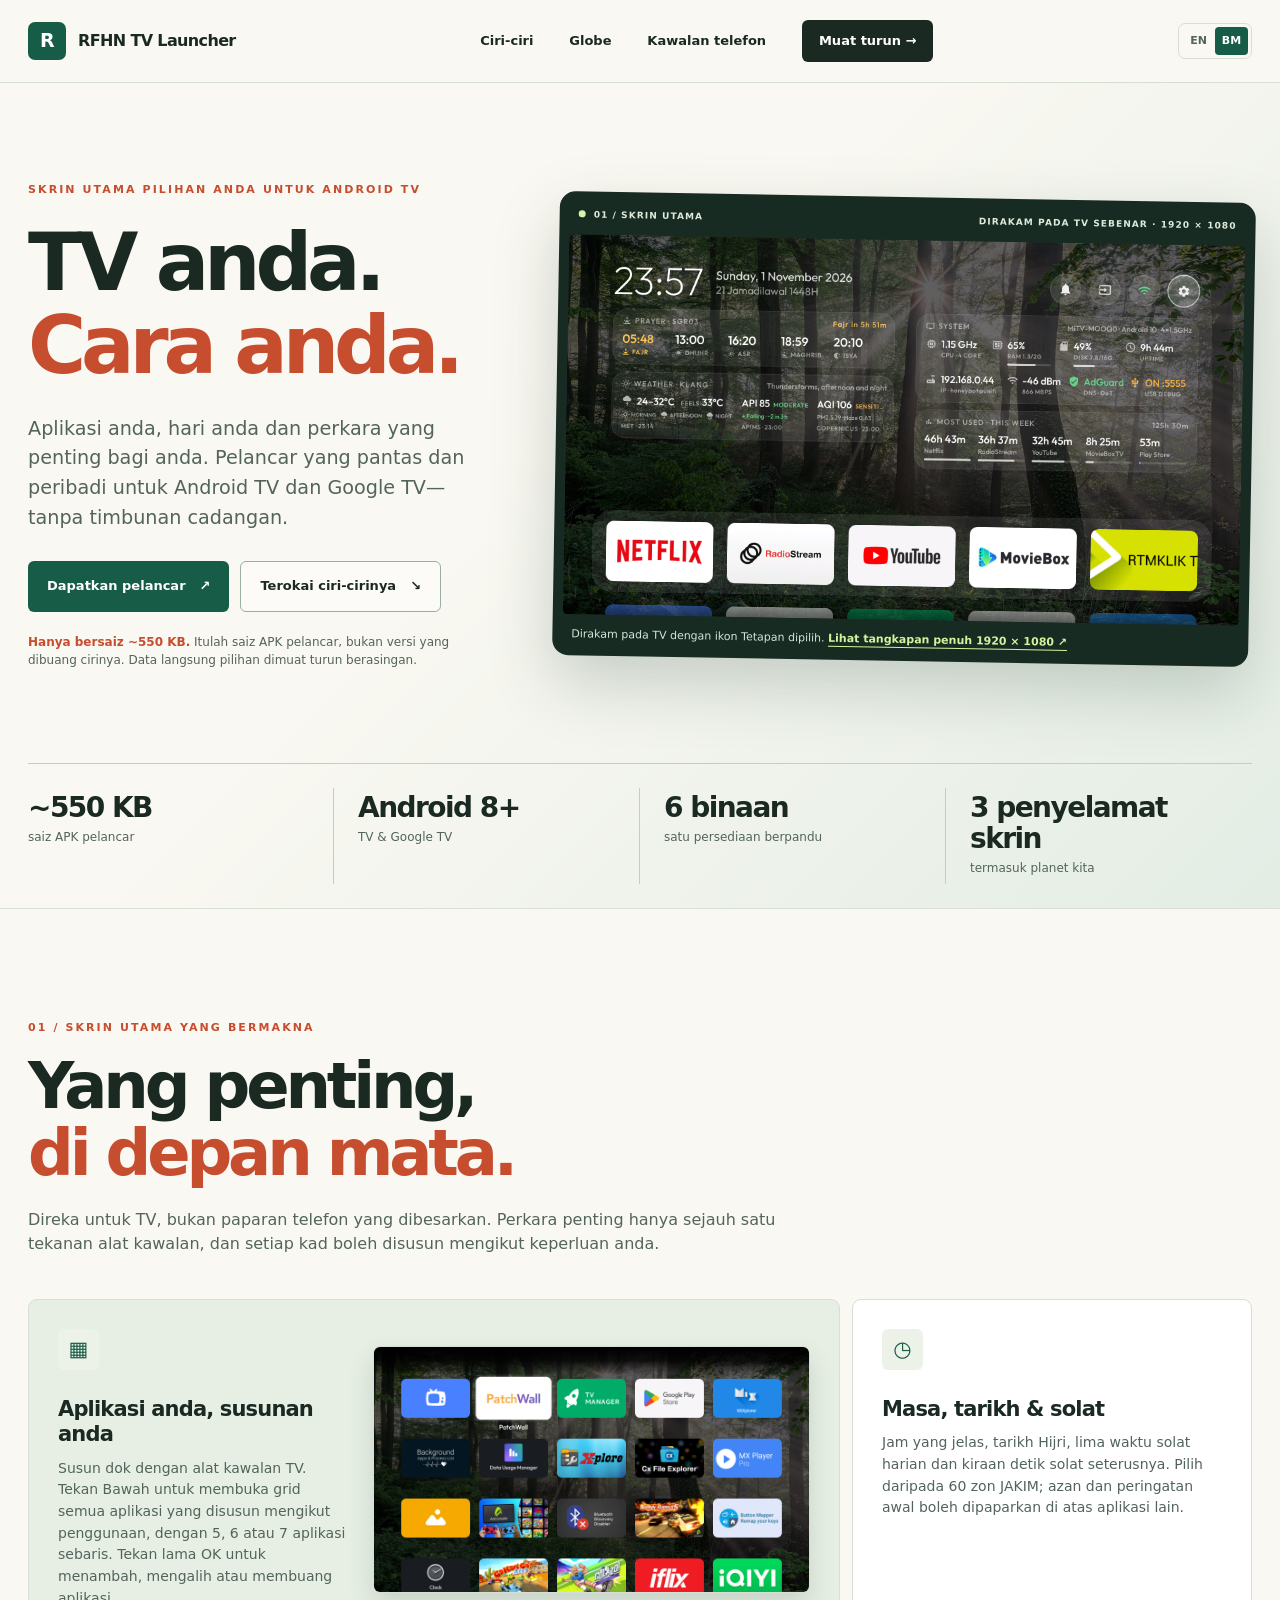
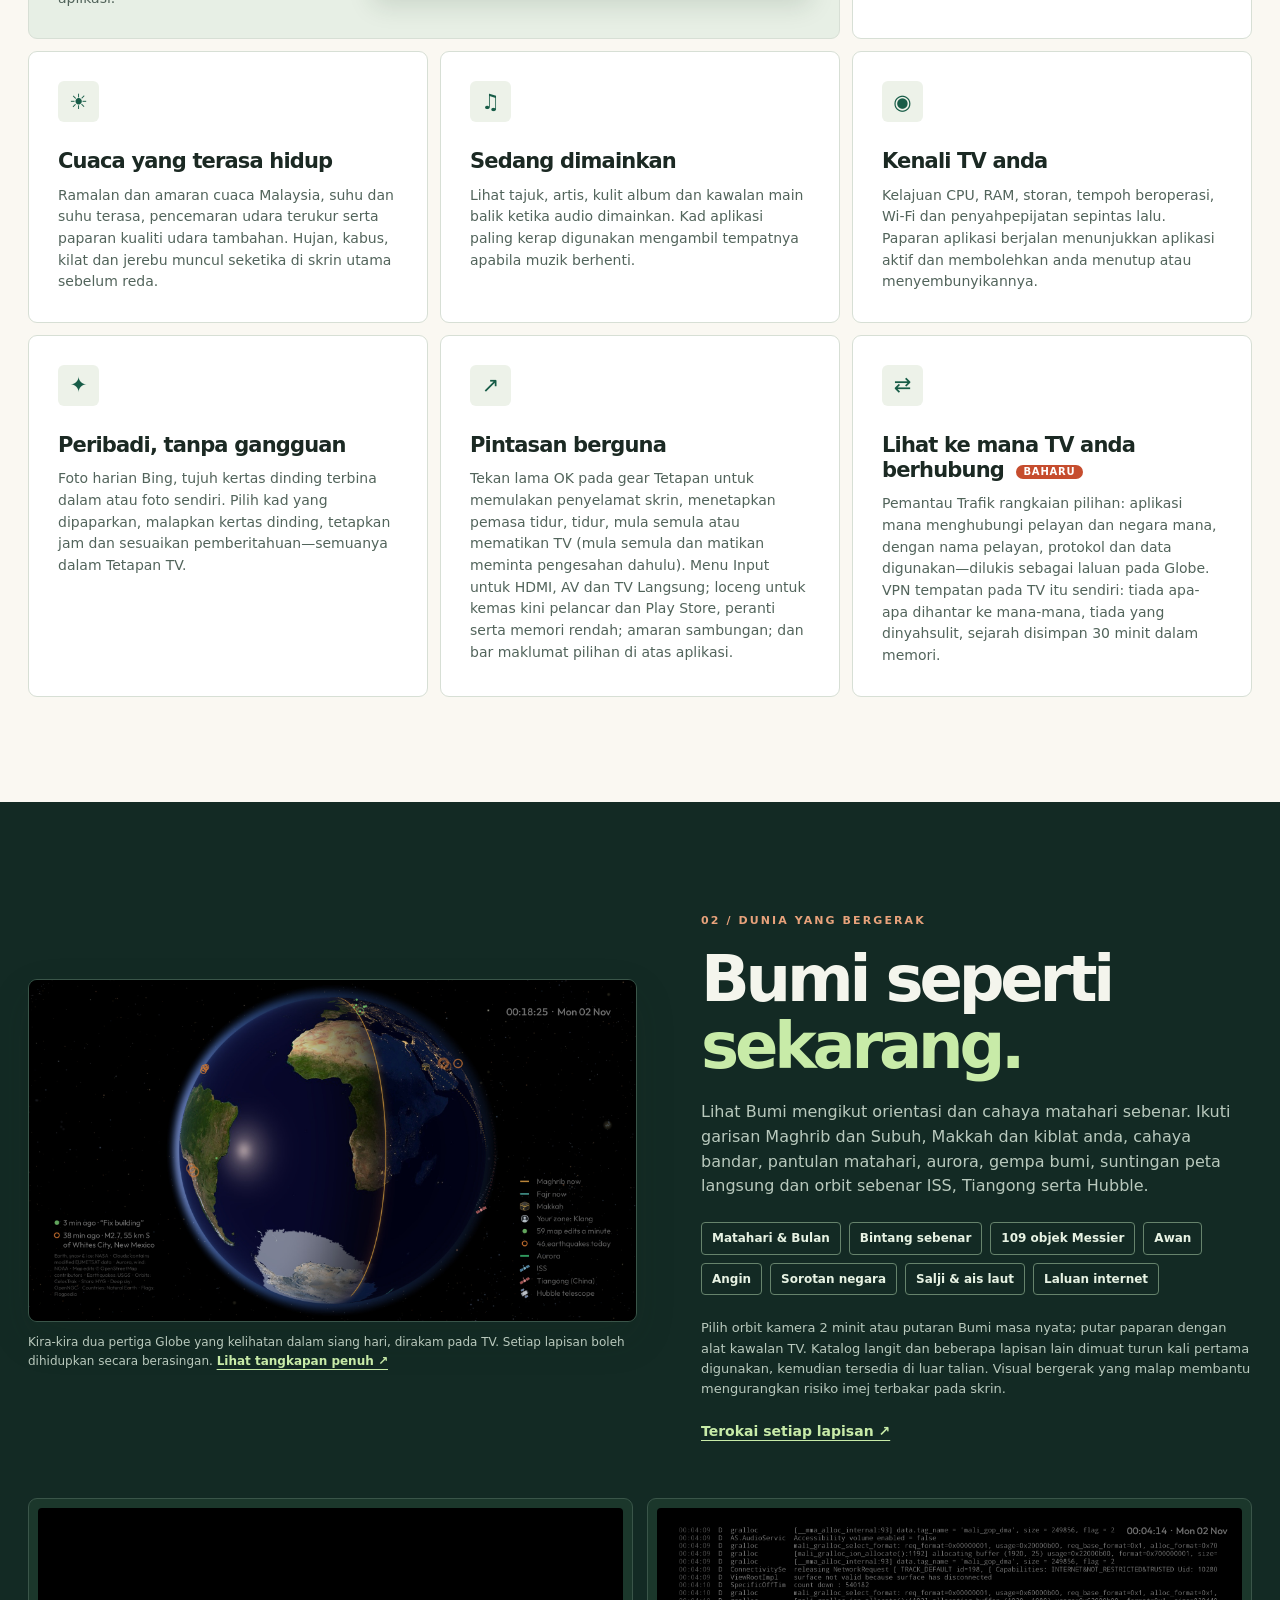
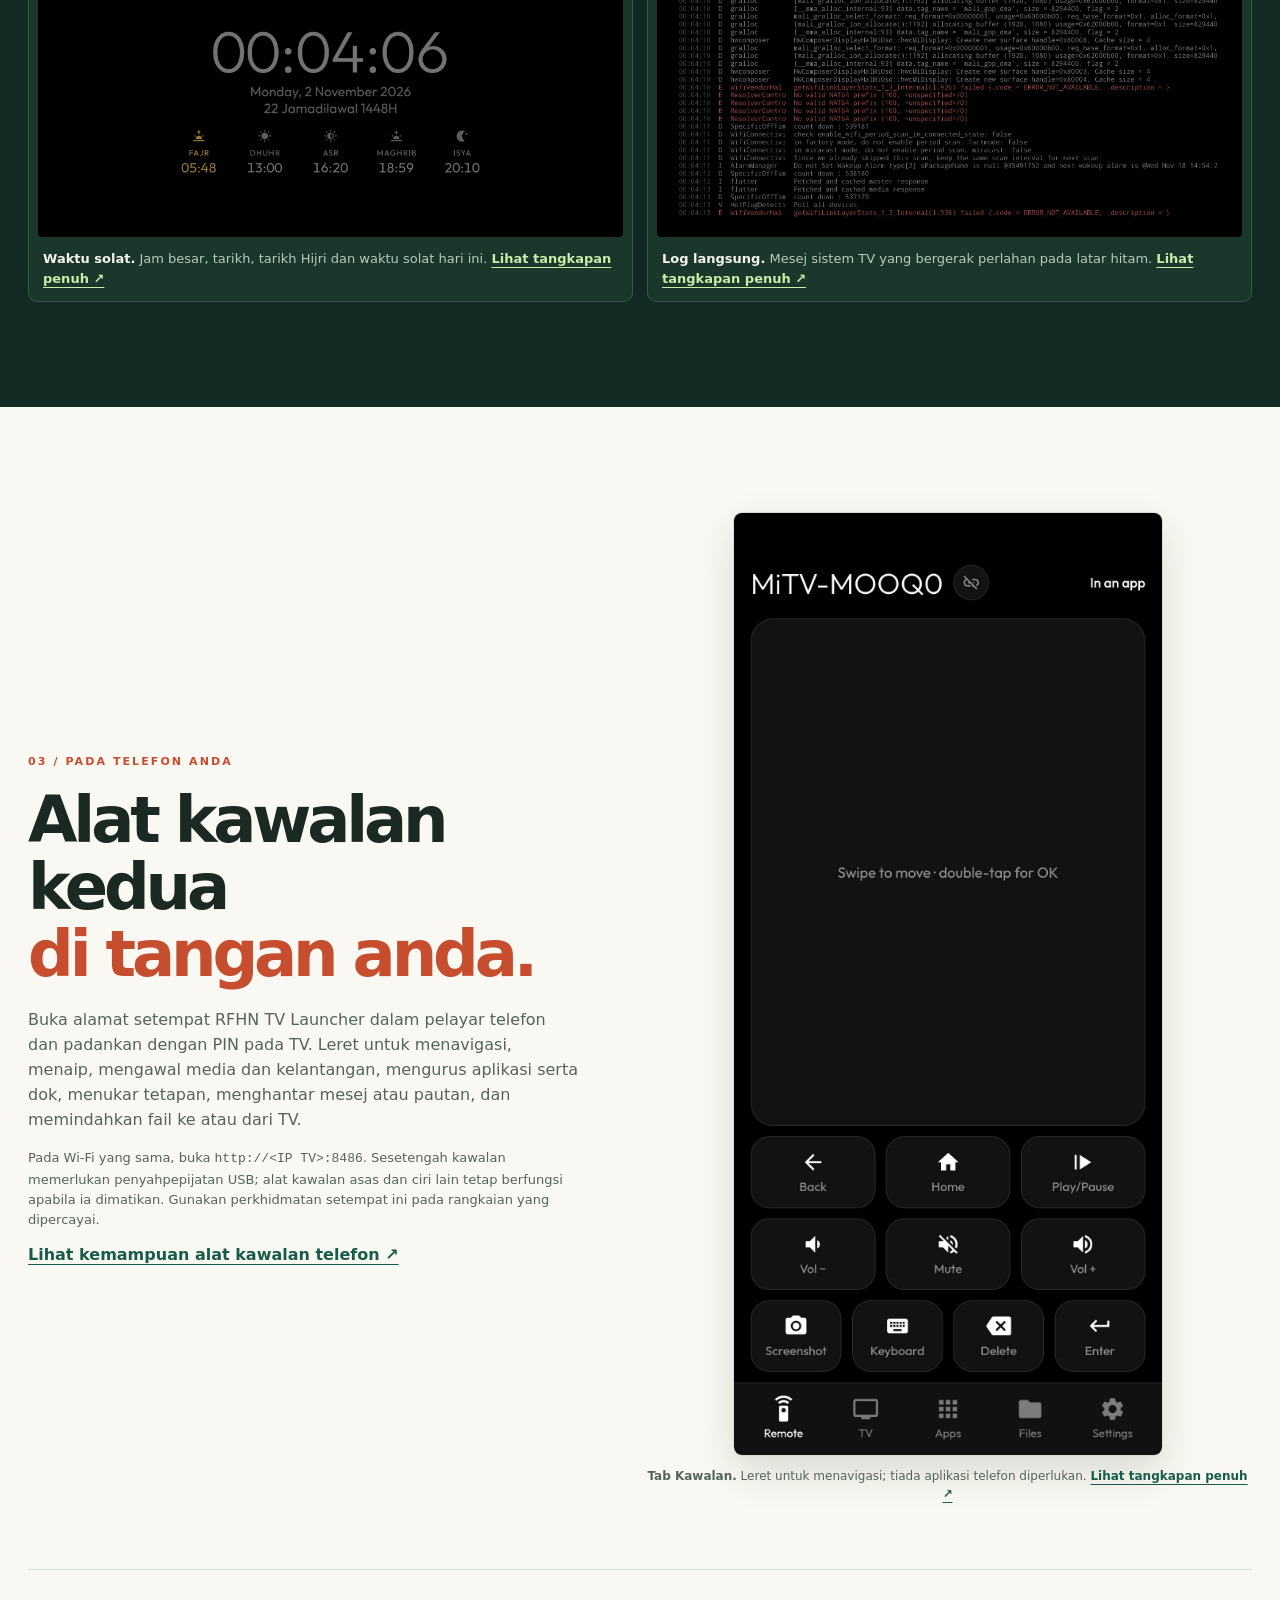
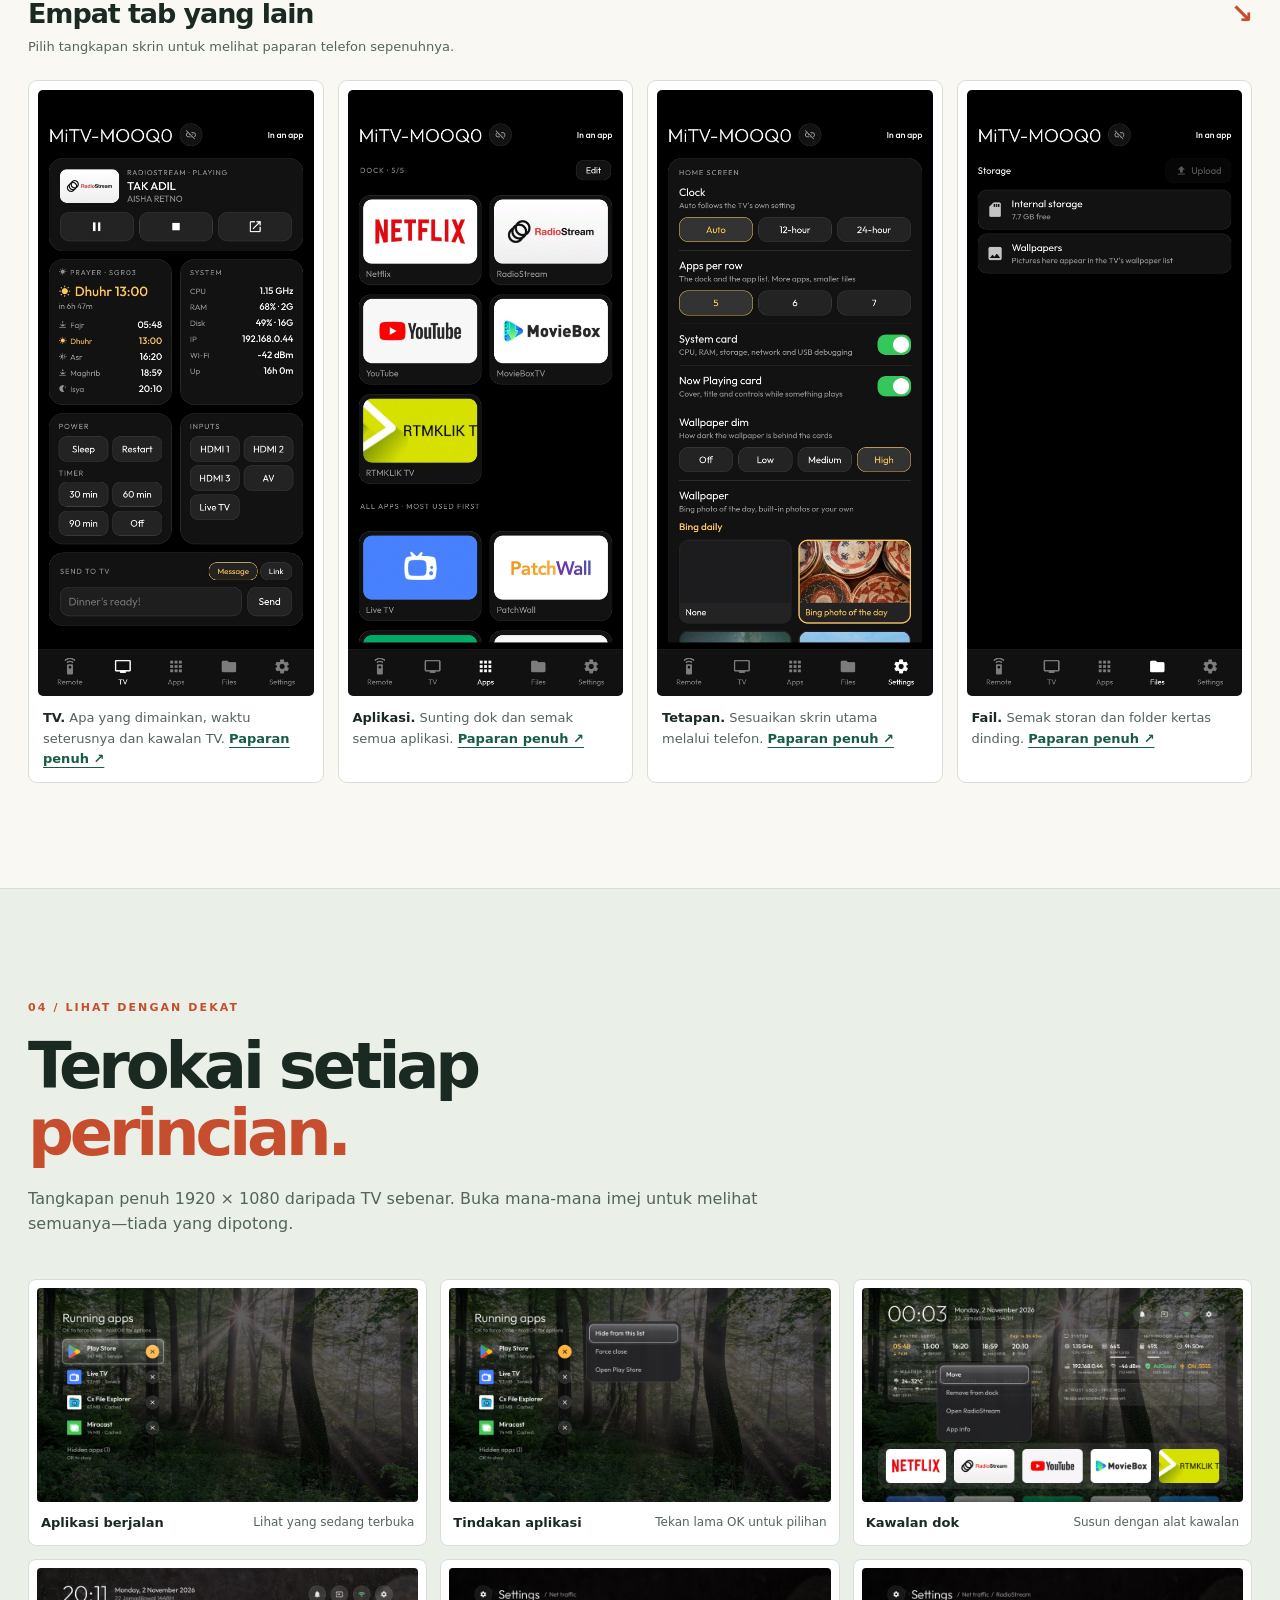
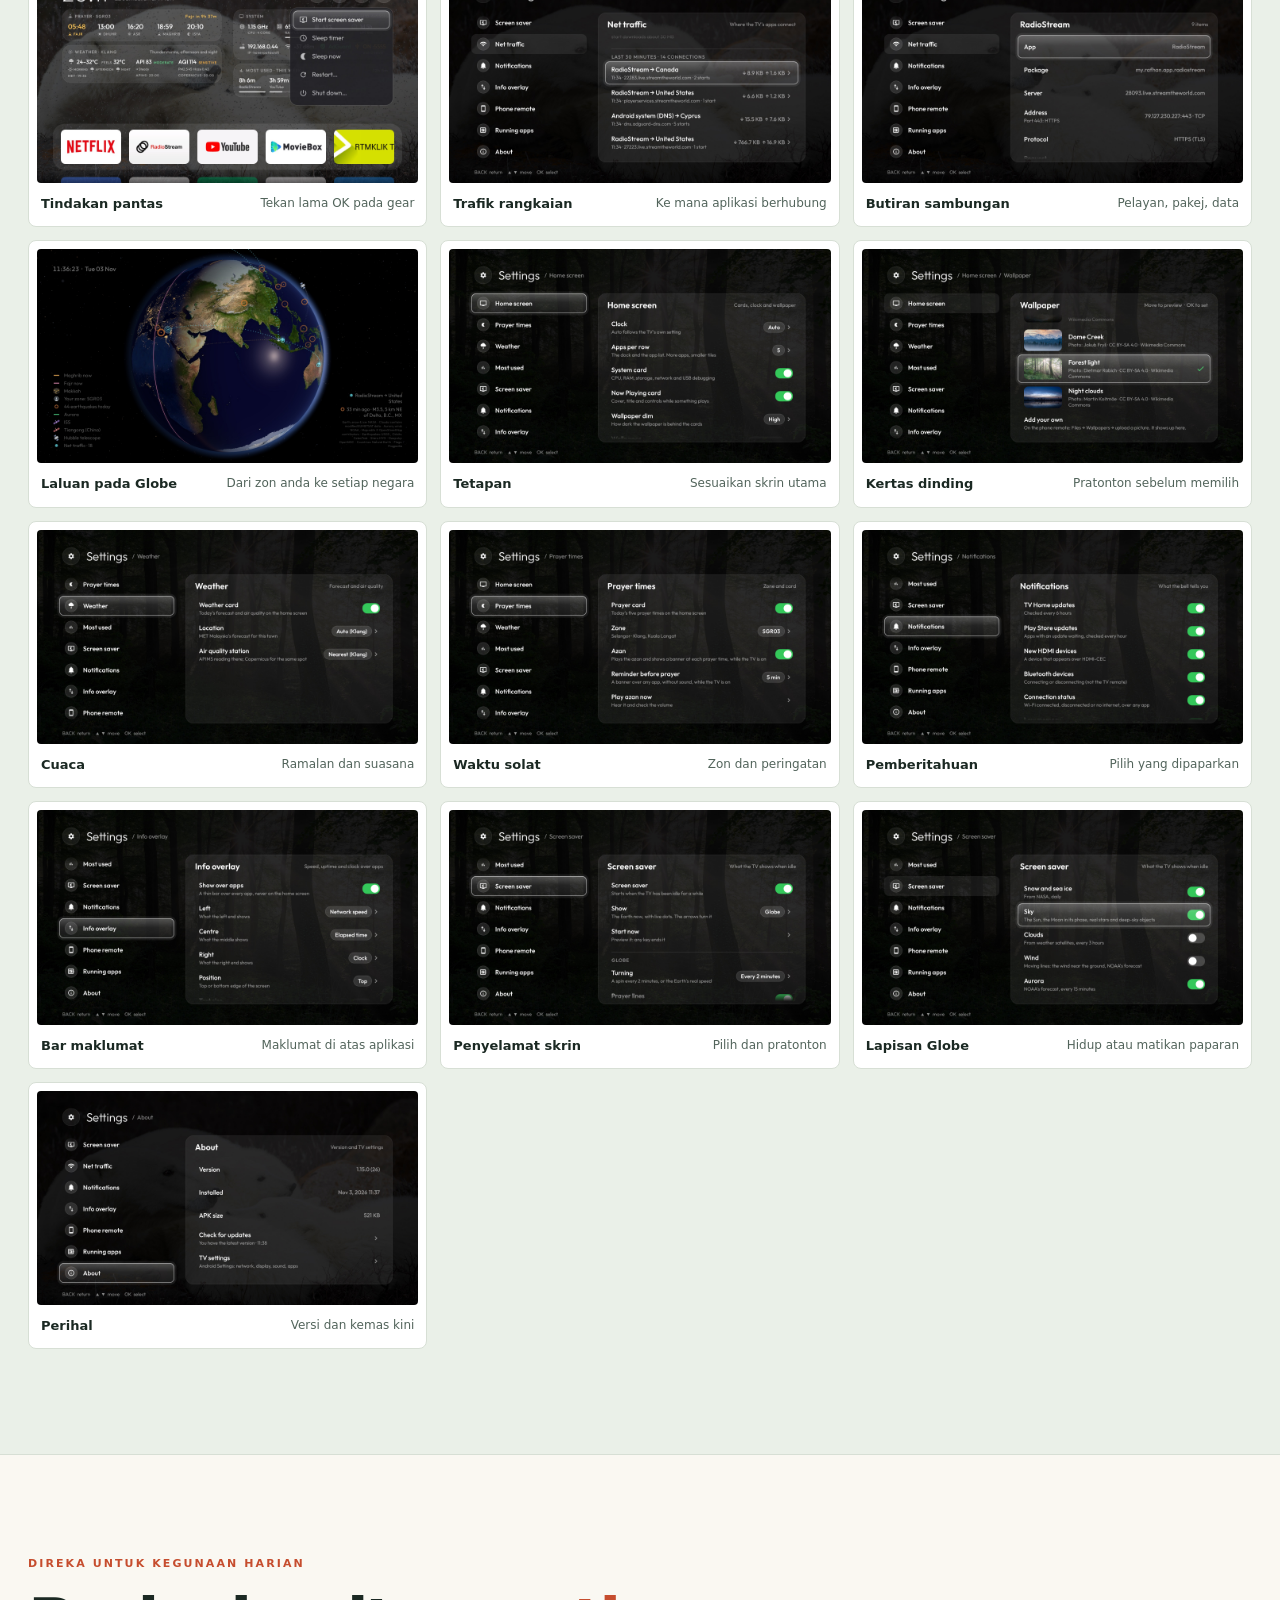
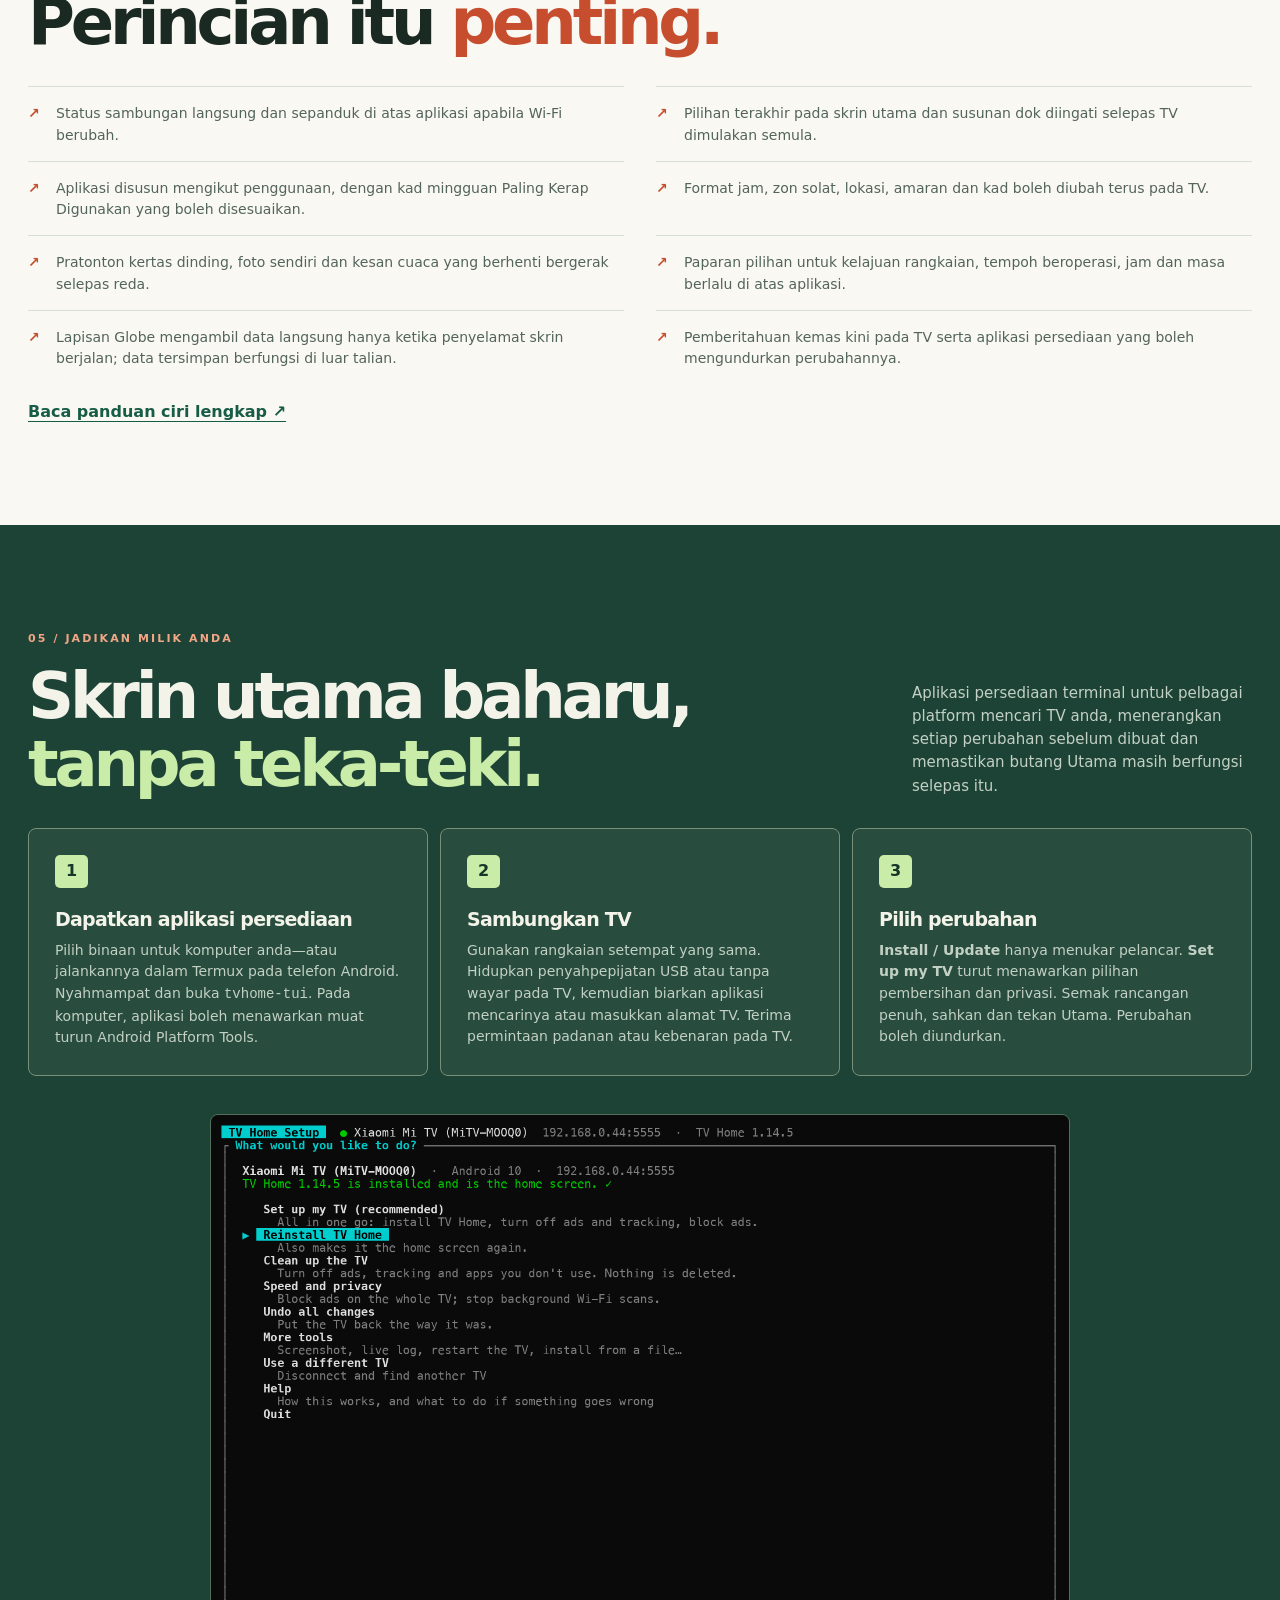
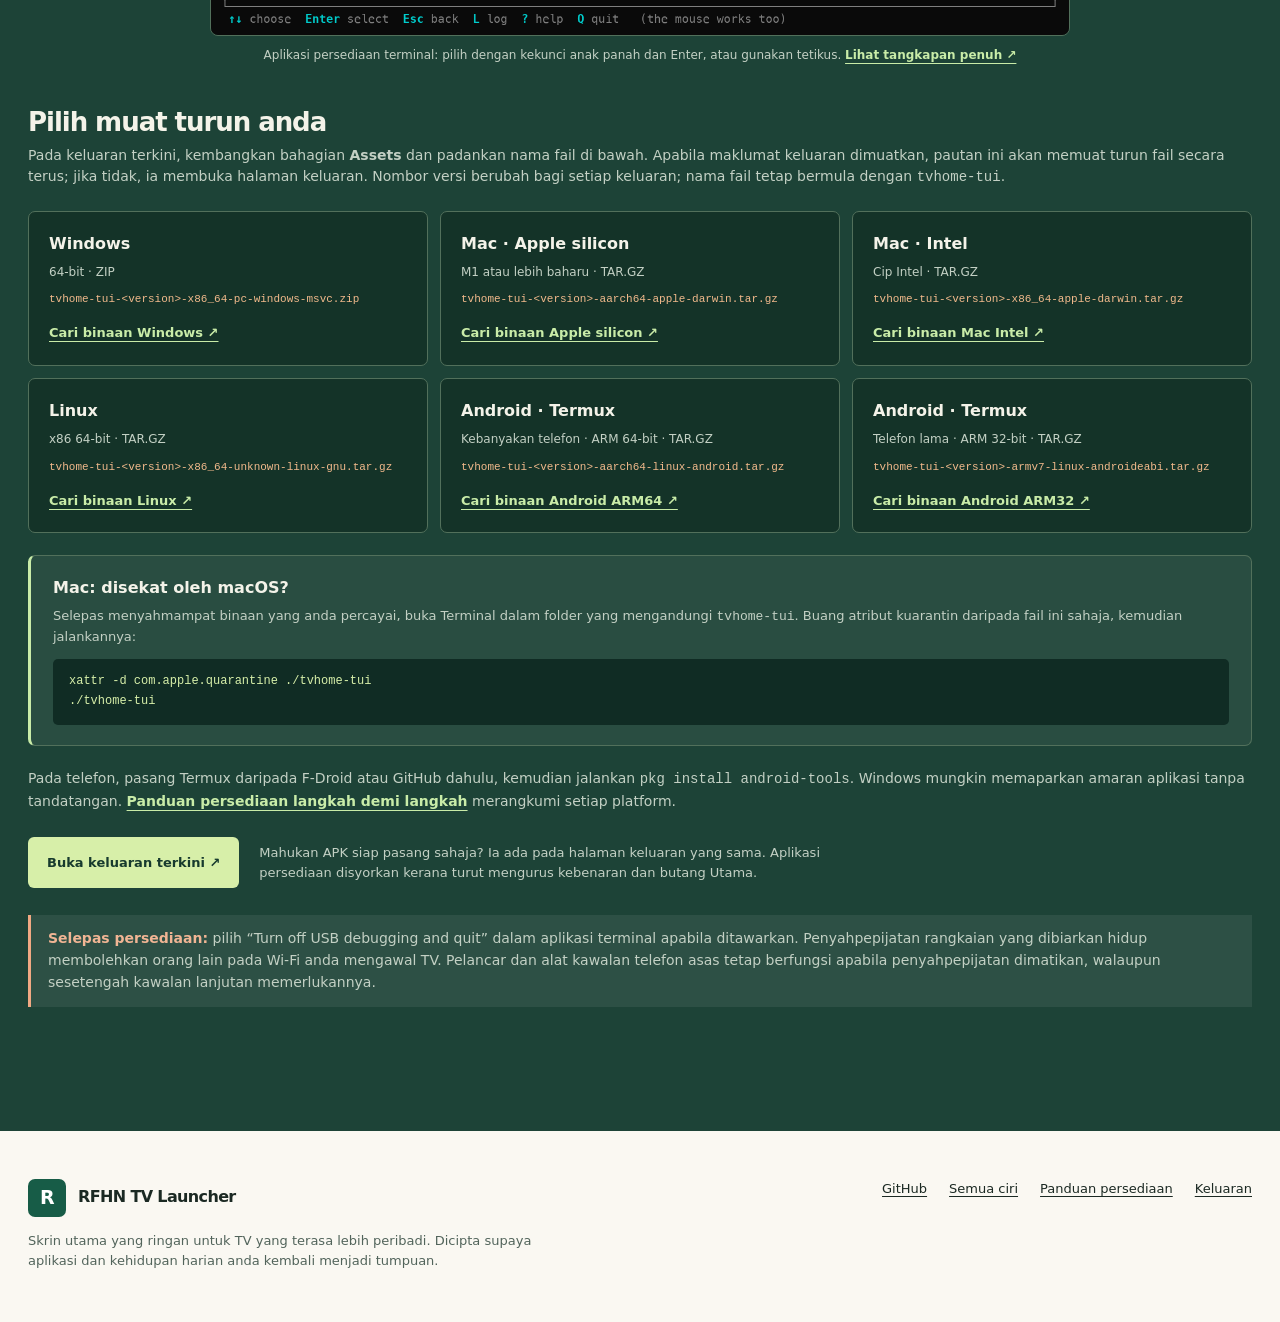
==== commit 0e91f178: "Implement Traffic Monitoring and Geo-location Features - Added TrafficGeo class for offline IP looku" ====
--- a/docs/ms.html
+++ b/docs/ms.html
@@ -70,6 +70,7 @@
         <article class="feature"><div class="icon" aria-hidden="true">◉</div><h3>Kenali TV anda</h3><p>Kelajuan CPU, RAM, storan, tempoh beroperasi, Wi-Fi dan penyahpepijatan sepintas lalu. Paparan aplikasi berjalan menunjukkan aplikasi aktif dan membolehkan anda menutup atau menyembunyikannya.</p></article>
         <article class="feature"><div class="icon" aria-hidden="true">✦</div><h3>Peribadi, tanpa gangguan</h3><p>Foto harian Bing, tujuh kertas dinding terbina dalam atau foto sendiri. Pilih kad yang dipaparkan, malapkan kertas dinding, tetapkan jam dan sesuaikan pemberitahuan—semuanya dalam Tetapan TV.</p></article>
         <article class="feature"><div class="icon" aria-hidden="true">↗</div><h3>Pintasan berguna</h3><p>Tekan lama OK pada gear Tetapan untuk memulakan penyelamat skrin, menetapkan pemasa tidur, tidur, mula semula atau mematikan TV (mula semula dan matikan meminta pengesahan dahulu). Menu Input untuk HDMI, AV dan TV Langsung; loceng untuk kemas kini pelancar dan Play Store, peranti serta memori rendah; amaran sambungan; dan bar maklumat pilihan di atas aplikasi.</p></article>
+        <article class="feature"><div class="icon" aria-hidden="true">⇄</div><h3>Lihat ke mana TV anda berhubung <span class="new-tag">Baharu</span></h3><p>Pemantau Trafik rangkaian pilihan: aplikasi mana menghubungi pelayan dan negara mana, dengan nama pelayan, protokol dan data digunakan—dilukis sebagai laluan pada Globe. VPN tempatan pada TV itu sendiri: tiada apa-apa dihantar ke mana-mana, tiada yang dinyahsulit, sejarah disimpan 30 minit dalam memori.</p></article>
       </div>
     </section>
 
@@ -83,7 +84,7 @@
           <span class="eyebrow">02 / Dunia yang bergerak</span>
           <h2 id="globe-title">Bumi seperti<br><em>sekarang.</em></h2>
           <p class="section-copy">Lihat Bumi mengikut orientasi dan cahaya matahari sebenar. Ikuti garisan Maghrib dan Subuh, Makkah dan kiblat anda, cahaya bandar, pantulan matahari, aurora, gempa bumi, suntingan peta langsung dan orbit sebenar ISS, Tiangong serta Hubble.</p>
-          <ul class="pill-list" aria-label="Lapisan Globe pilihan"><li>Matahari &amp; Bulan</li><li>Bintang sebenar</li><li>109 objek Messier</li><li>Awan</li><li>Angin</li><li>Sorotan negara</li><li>Salji &amp; ais laut</li></ul>
+          <ul class="pill-list" aria-label="Lapisan Globe pilihan"><li>Matahari &amp; Bulan</li><li>Bintang sebenar</li><li>109 objek Messier</li><li>Awan</li><li>Angin</li><li>Sorotan negara</li><li>Salji &amp; ais laut</li><li>Laluan internet</li></ul>
           <p class="muted-note">Pilih orbit kamera 2 minit atau putaran Bumi masa nyata; putar paparan dengan alat kawalan TV. Katalog langit dan beberapa lapisan lain dimuat turun kali pertama digunakan, kemudian tersedia di luar talian. Visual bergerak yang malap membantu mengurangkan risiko imej terbakar pada skrin.</p>
           <div class="inline-links"><a class="text-link" href="https://github.com/nullifye/RFHN-TV-Launcher/blob/master/docs/features.md#globe">Terokai setiap lapisan ↗</a></div>
         </div>
@@ -125,6 +126,9 @@
         <figure><a class="image-link" href="running-apps-hide.jpg" target="_blank" rel="noopener"><img src="running-apps-hide.jpg" width="1920" height="1080" loading="lazy" alt="Menu tekan lama OK untuk aplikasi berjalan, dengan pilihan sembunyikan, tutup dan buka"></a><figcaption><strong>Tindakan aplikasi</strong><span>Tekan lama OK untuk pilihan</span></figcaption></figure>
         <figure><a class="image-link" href="dock-reorder.jpg" target="_blank" rel="noopener"><img src="dock-reorder.jpg" width="1920" height="1080" loading="lazy" alt="Menu tekan lama OK untuk aplikasi dalam dok, termasuk alih dan buang daripada dok"></a><figcaption><strong>Kawalan dok</strong><span>Susun dengan alat kawalan</span></figcaption></figure>
         <figure><a class="image-link" href="quick-actions.jpg" target="_blank" rel="noopener"><img src="quick-actions.jpg" width="1920" height="1080" loading="lazy" alt="Menu tindakan pantas di bawah gear Tetapan: mulakan penyelamat skrin, pemasa tidur, tidur sekarang, mula semula dan matikan"></a><figcaption><strong>Tindakan pantas</strong><span>Tekan lama OK pada gear</span></figcaption></figure>
+        <figure><a class="image-link" href="net-traffic.jpg" target="_blank" rel="noopener"><img src="net-traffic.jpg" width="1920" height="1080" loading="lazy" alt="Tetapan → Trafik rangkaian: Hentikan tangkapan, Kosongkan sejarah dan sambungan terkini, setiap satu dengan aplikasi, negara, nama pelayan dan data"></a><figcaption><strong>Trafik rangkaian</strong><span>Ke mana aplikasi berhubung</span></figcaption></figure>
+        <figure><a class="image-link" href="net-traffic-detail.jpg" target="_blank" rel="noopener"><img src="net-traffic-detail.jpg" width="1920" height="1080" loading="lazy" alt="Butiran satu sambungan: aplikasi, pakej, pelayan, alamat, protokol, permintaan, negara, masa dan data"></a><figcaption><strong>Butiran sambungan</strong><span>Pelayan, pakej, data</span></figcaption></figure>
+        <figure><a class="image-link" href="net-traffic-globe.jpg" target="_blank" rel="noopener"><img src="net-traffic-globe.jpg" width="1920" height="1080" loading="lazy" alt="Penyelamat skrin Globe dengan laluan bertitik sian melengkung dari Malaysia ke Eropah, Amerika Syarikat dan Australia, serta Trafik rangkaian dalam petunjuk"></a><figcaption><strong>Laluan pada Globe</strong><span>Dari zon anda ke setiap negara</span></figcaption></figure>
         <figure><a class="image-link" href="settings.jpg" target="_blank" rel="noopener"><img src="settings.jpg" width="1920" height="1080" loading="lazy" alt="Tetapan pelancar dengan kategori skrin utama, solat, cuaca dan lain-lain"></a><figcaption><strong>Tetapan</strong><span>Sesuaikan skrin utama</span></figcaption></figure>
         <figure><a class="image-link" href="wallpapers.jpg" target="_blank" rel="noopener"><img src="wallpapers.jpg" width="1920" height="1080" loading="lazy" alt="Pemilih kertas dinding dengan latar terbina dalam dan pratonton"></a><figcaption><strong>Kertas dinding</strong><span>Pratonton sebelum memilih</span></figcaption></figure>
         <figure><a class="image-link" href="settings-weather.jpg" target="_blank" rel="noopener"><img src="settings-weather.jpg" width="1920" height="1080" loading="lazy" alt="Tetapan cuaca termasuk ramalan, kualiti udara dan kesan cuaca"></a><figcaption><strong>Cuaca</strong><span>Ramalan dan suasana</span></figcaption></figure>
@@ -133,7 +137,7 @@
         <figure><a class="image-link" href="settings-overlay.jpg" target="_blank" rel="noopener"><img src="settings-overlay.jpg" width="1920" height="1080" loading="lazy" alt="Tetapan bar maklumat pilihan yang dipaparkan di atas aplikasi lain"></a><figcaption><strong>Bar maklumat</strong><span>Maklumat di atas aplikasi</span></figcaption></figure>
         <figure><a class="image-link" href="settings-screensaver.jpg" target="_blank" rel="noopener"><img src="settings-screensaver.jpg" width="1920" height="1080" loading="lazy" alt="Tetapan penyelamat skrin dengan pilihan, mula sekarang dan lapisan Globe"></a><figcaption><strong>Penyelamat skrin</strong><span>Pilih dan pratonton</span></figcaption></figure>
         <figure><a class="image-link" href="settings-globe-layers.jpg" target="_blank" rel="noopener"><img src="settings-globe-layers.jpg" width="1920" height="1080" loading="lazy" alt="Suis lapisan penyelamat skrin Globe dalam Tetapan"></a><figcaption><strong>Lapisan Globe</strong><span>Hidup atau matikan paparan</span></figcaption></figure>
-        <figure><a class="image-link" href="settings-about.jpg" target="_blank" rel="noopener"><img src="settings-about.jpg" width="1920" height="1080" loading="lazy" alt="Halaman Perihal dengan versi pelancar dan saiz APK"></a><figcaption><strong>Perihal</strong><span>Versi dan saiz APK</span></figcaption></figure>
+        <figure><a class="image-link" href="settings-about.jpg" target="_blank" rel="noopener"><img src="settings-about.jpg" width="1920" height="1080" loading="lazy" alt="Halaman Perihal dengan versi 1.15.0, masa dipasang, saiz APK, Semak kemas kini dan tetapan TV"></a><figcaption><strong>Perihal</strong><span>Versi dan kemas kini</span></figcaption></figure>
       </div>
     </div></section>
 
--- a/docs/site.css
+++ b/docs/site.css
@@ -74,6 +74,7 @@
 .section-intro { max-width: 760px; margin-bottom: 42px; }
 .section-intro > p:last-child, .section-copy { color: var(--muted); font-size: 16px; }
 .feature-grid { display: grid; grid-template-columns: repeat(3, 1fr); gap: 12px; }
+.new-tag { display: inline-block; margin-left: 6px; padding: 1px 7px; border-radius: 999px; background: var(--accent); color: #fff; font-size: 10px; font-weight: 800; letter-spacing: .08em; text-transform: uppercase; vertical-align: 2px; }
 .feature { padding: 29px; min-height: 240px; background: var(--paper); border: 1px solid var(--line); border-radius: 9px; }
 .feature .icon { display: grid; place-items: center; width: 41px; height: 41px; margin-bottom: 27px; border-radius: 6px; background: var(--soft); color: var(--green); font-size: 21px; }
 .feature h3 { margin-bottom: 10px; }
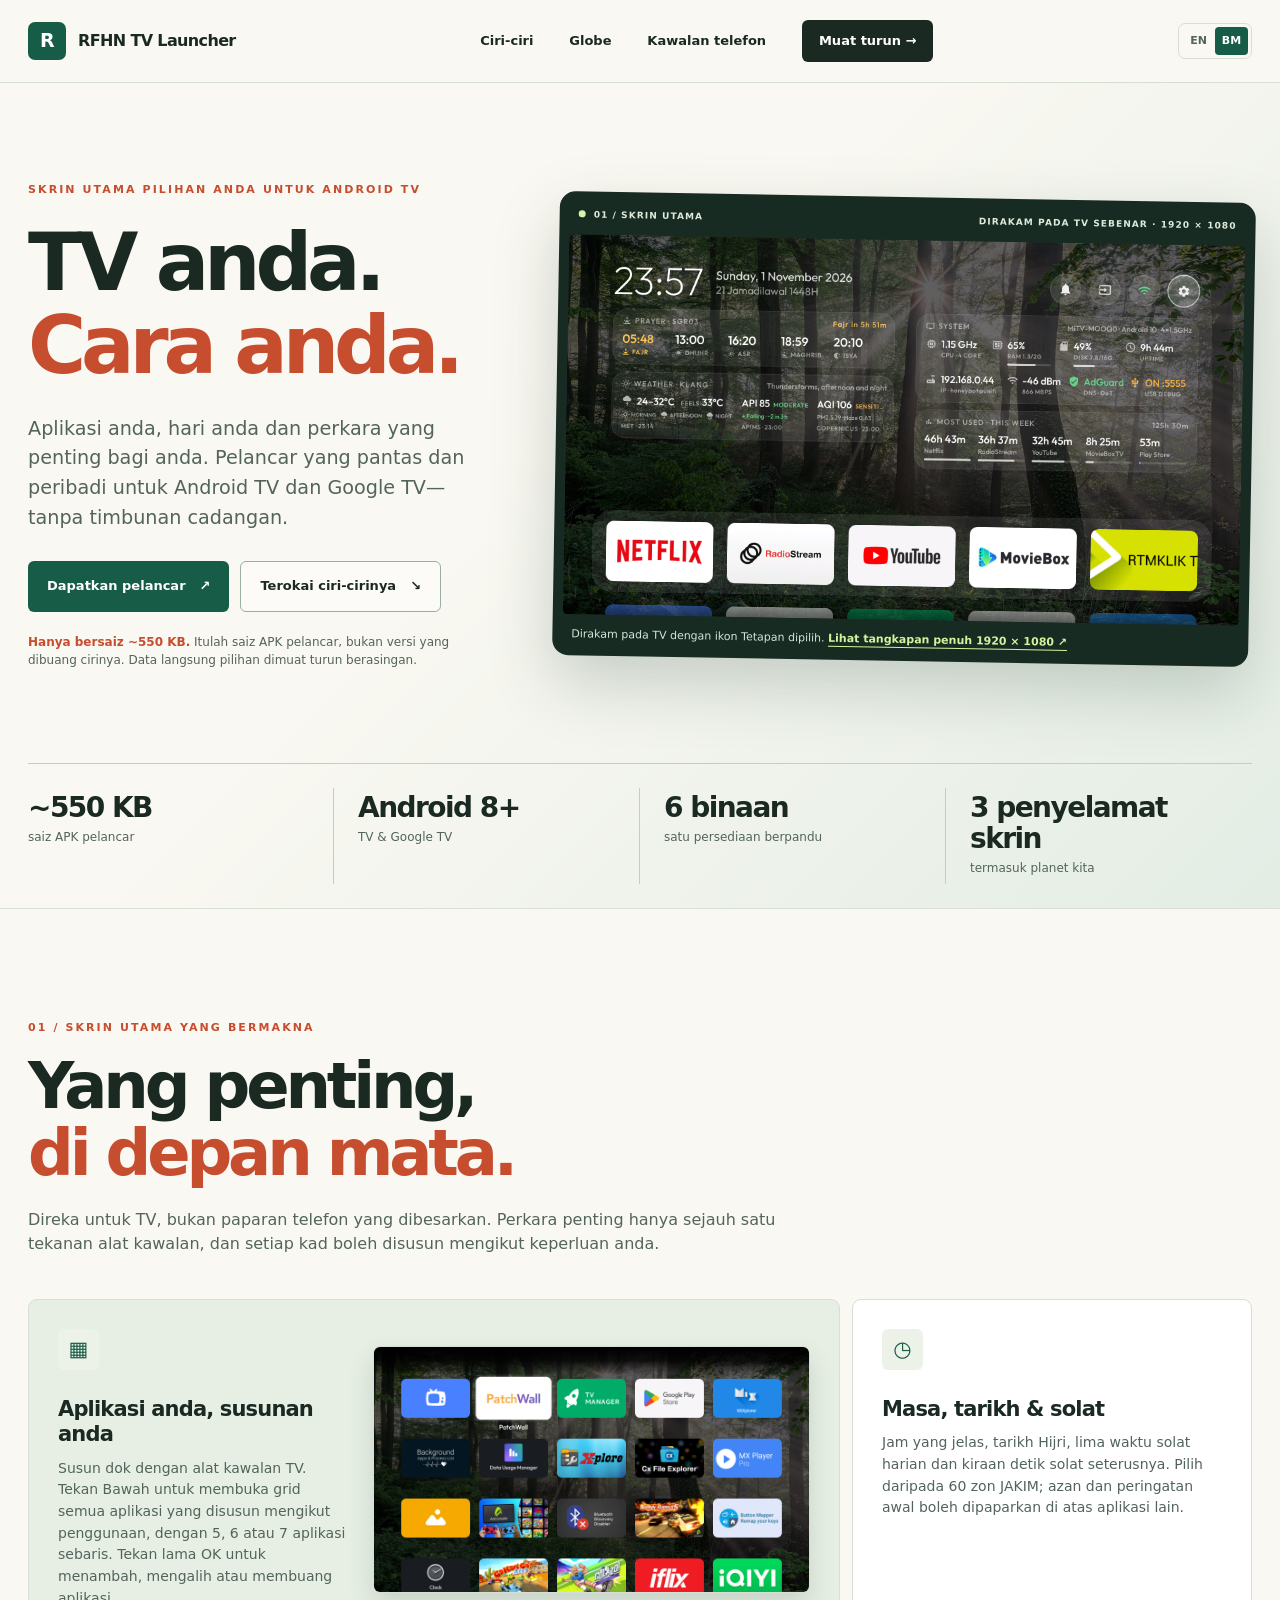
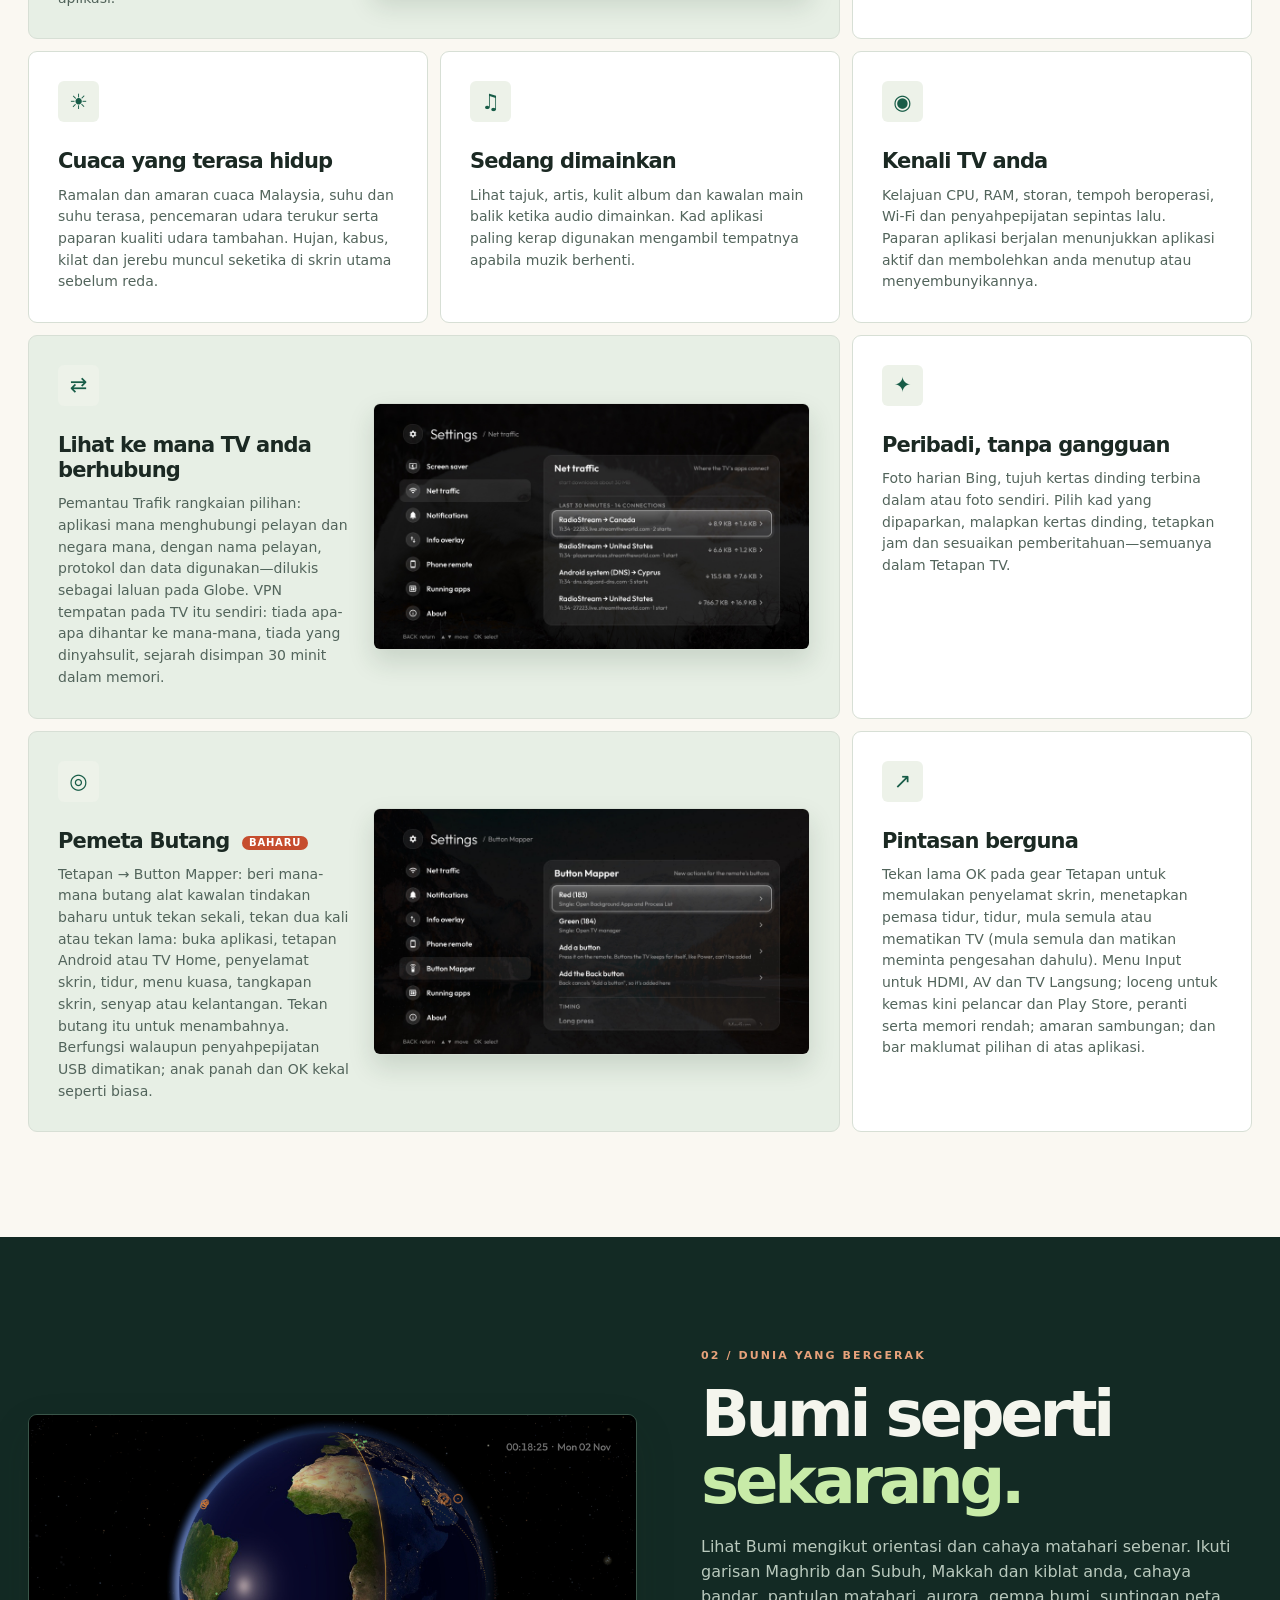
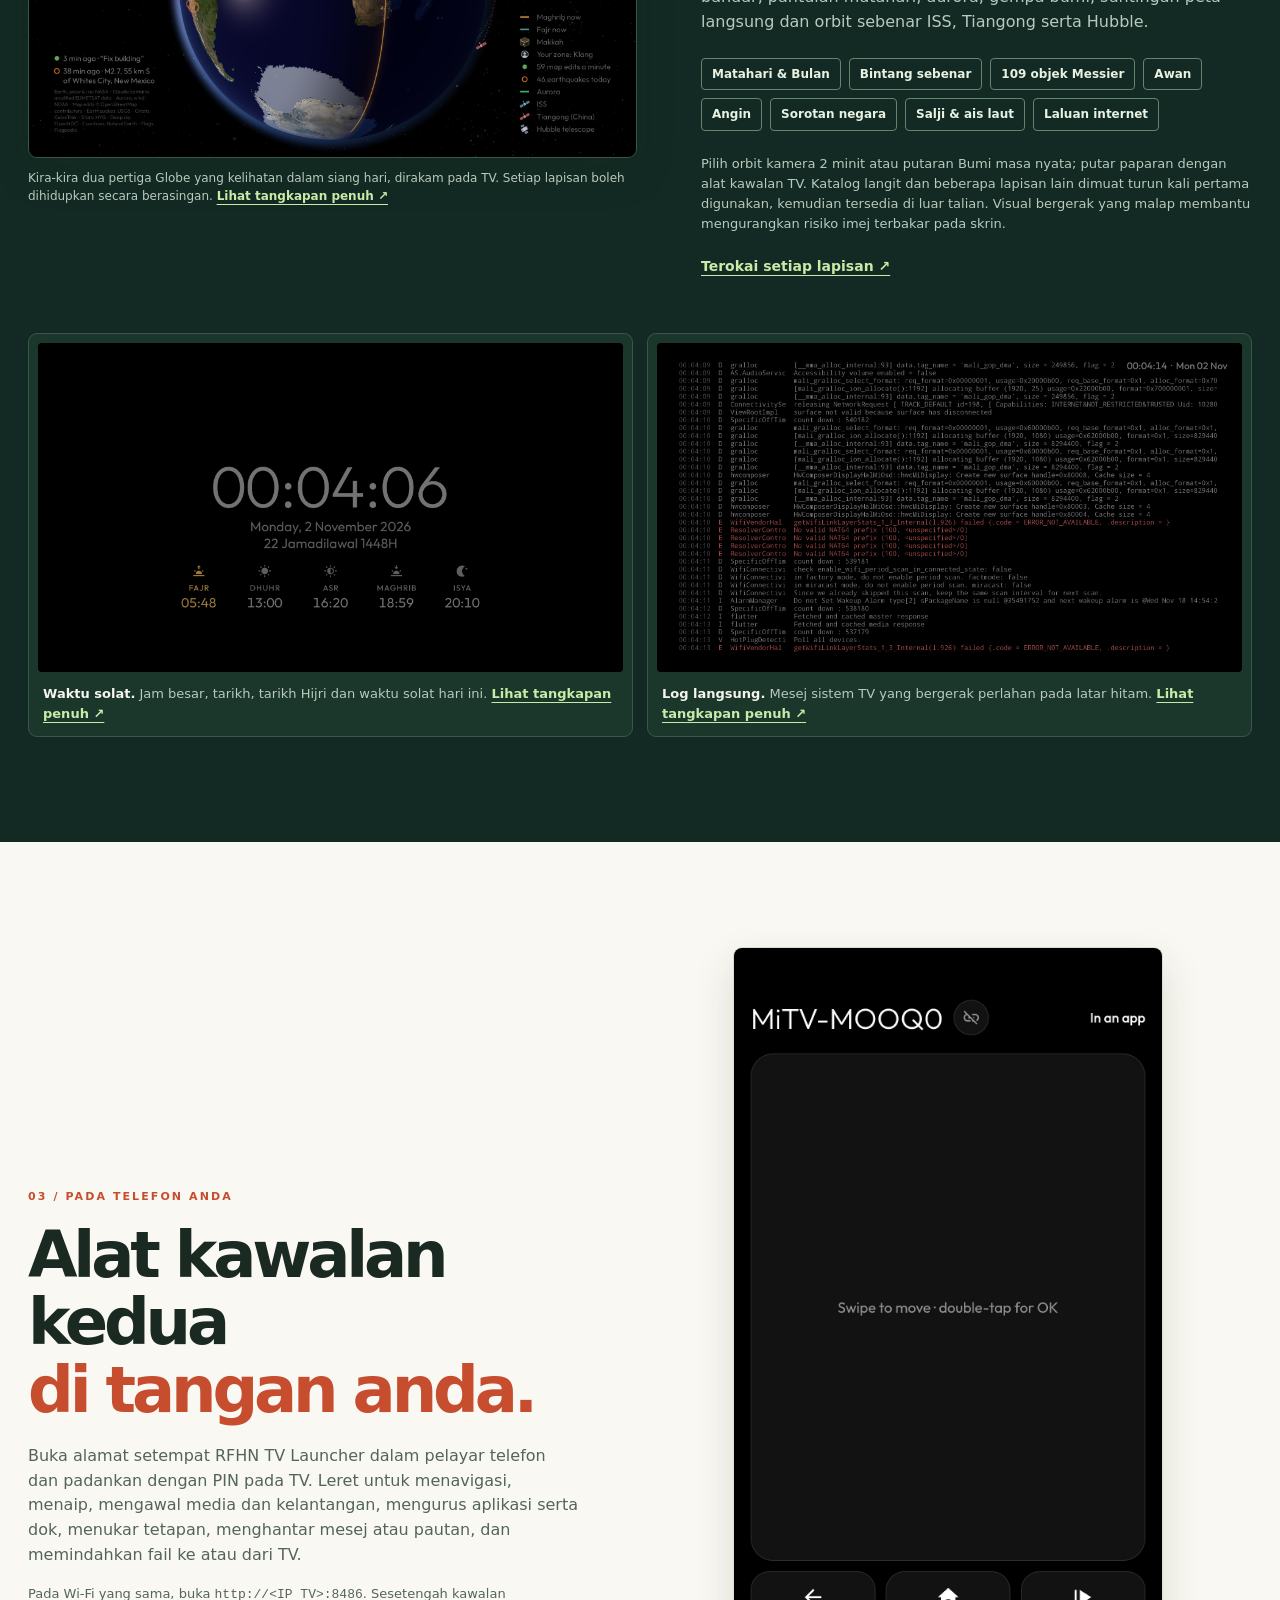
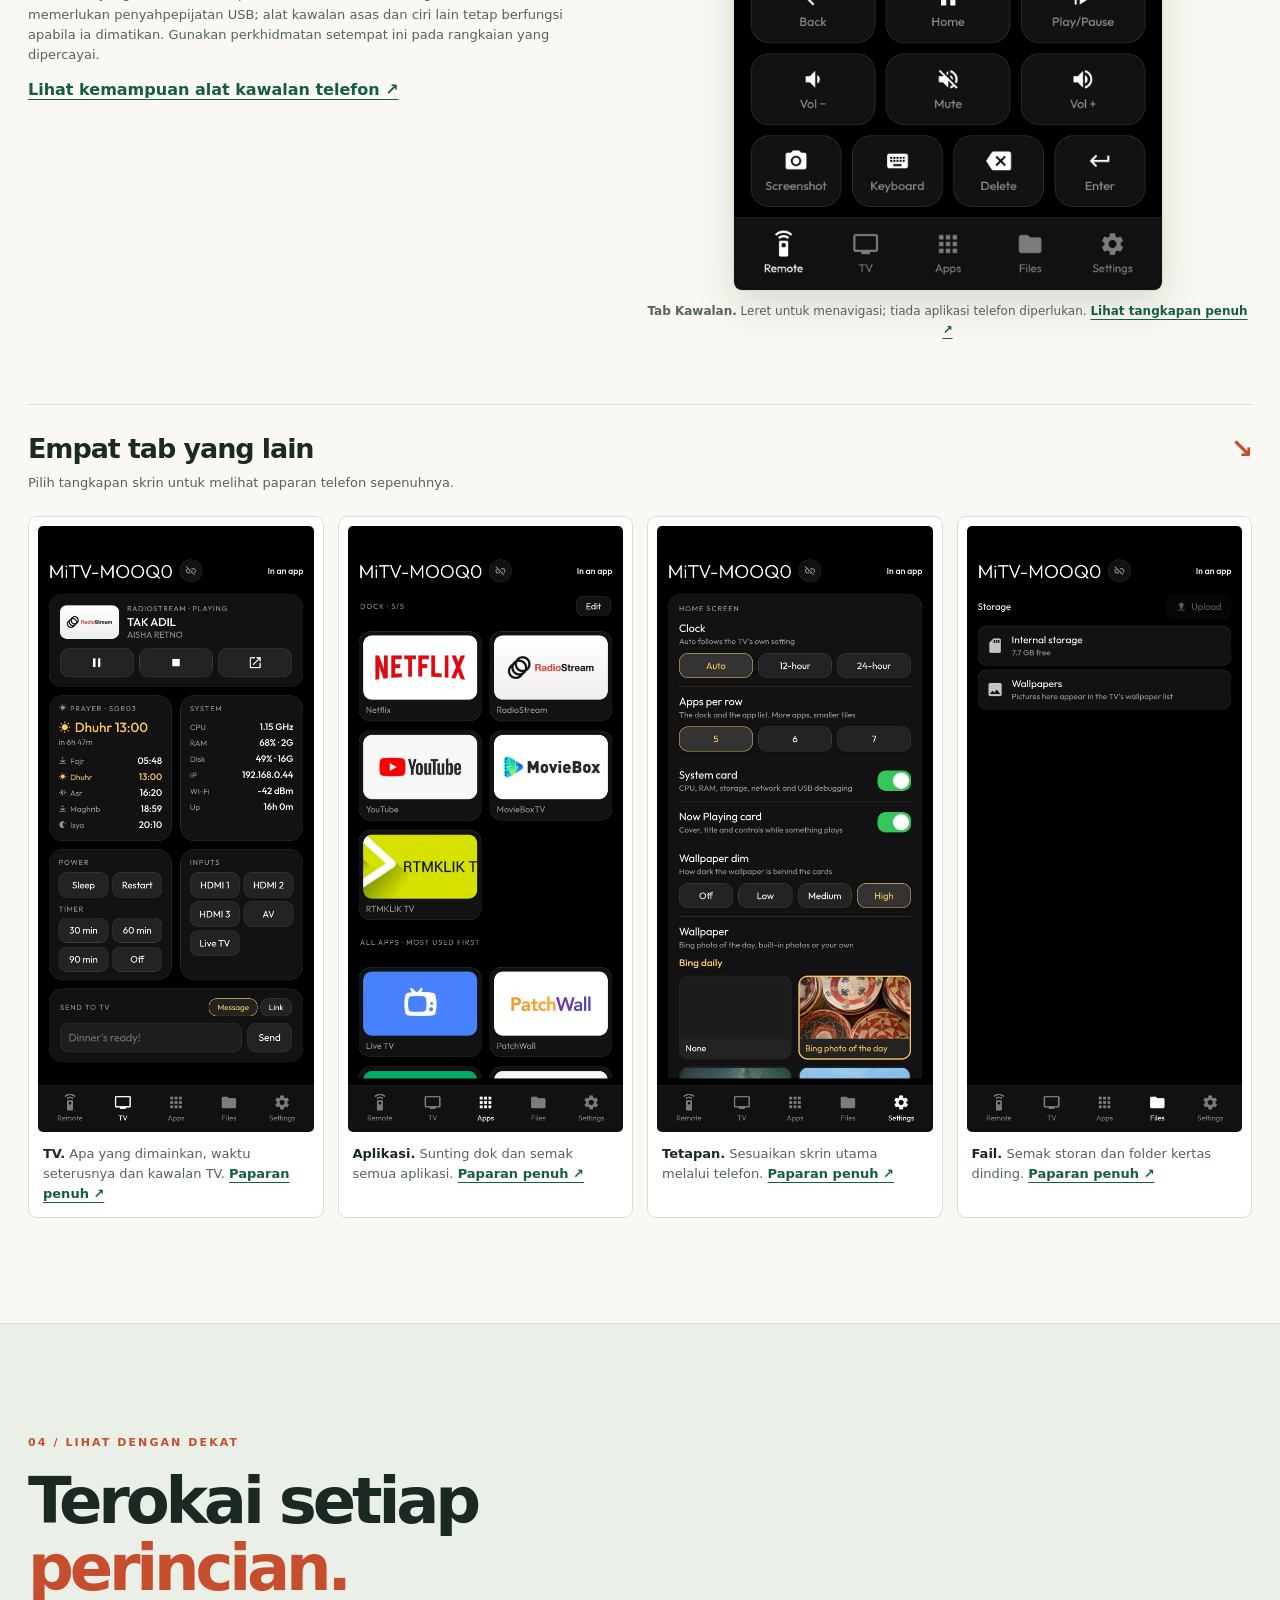
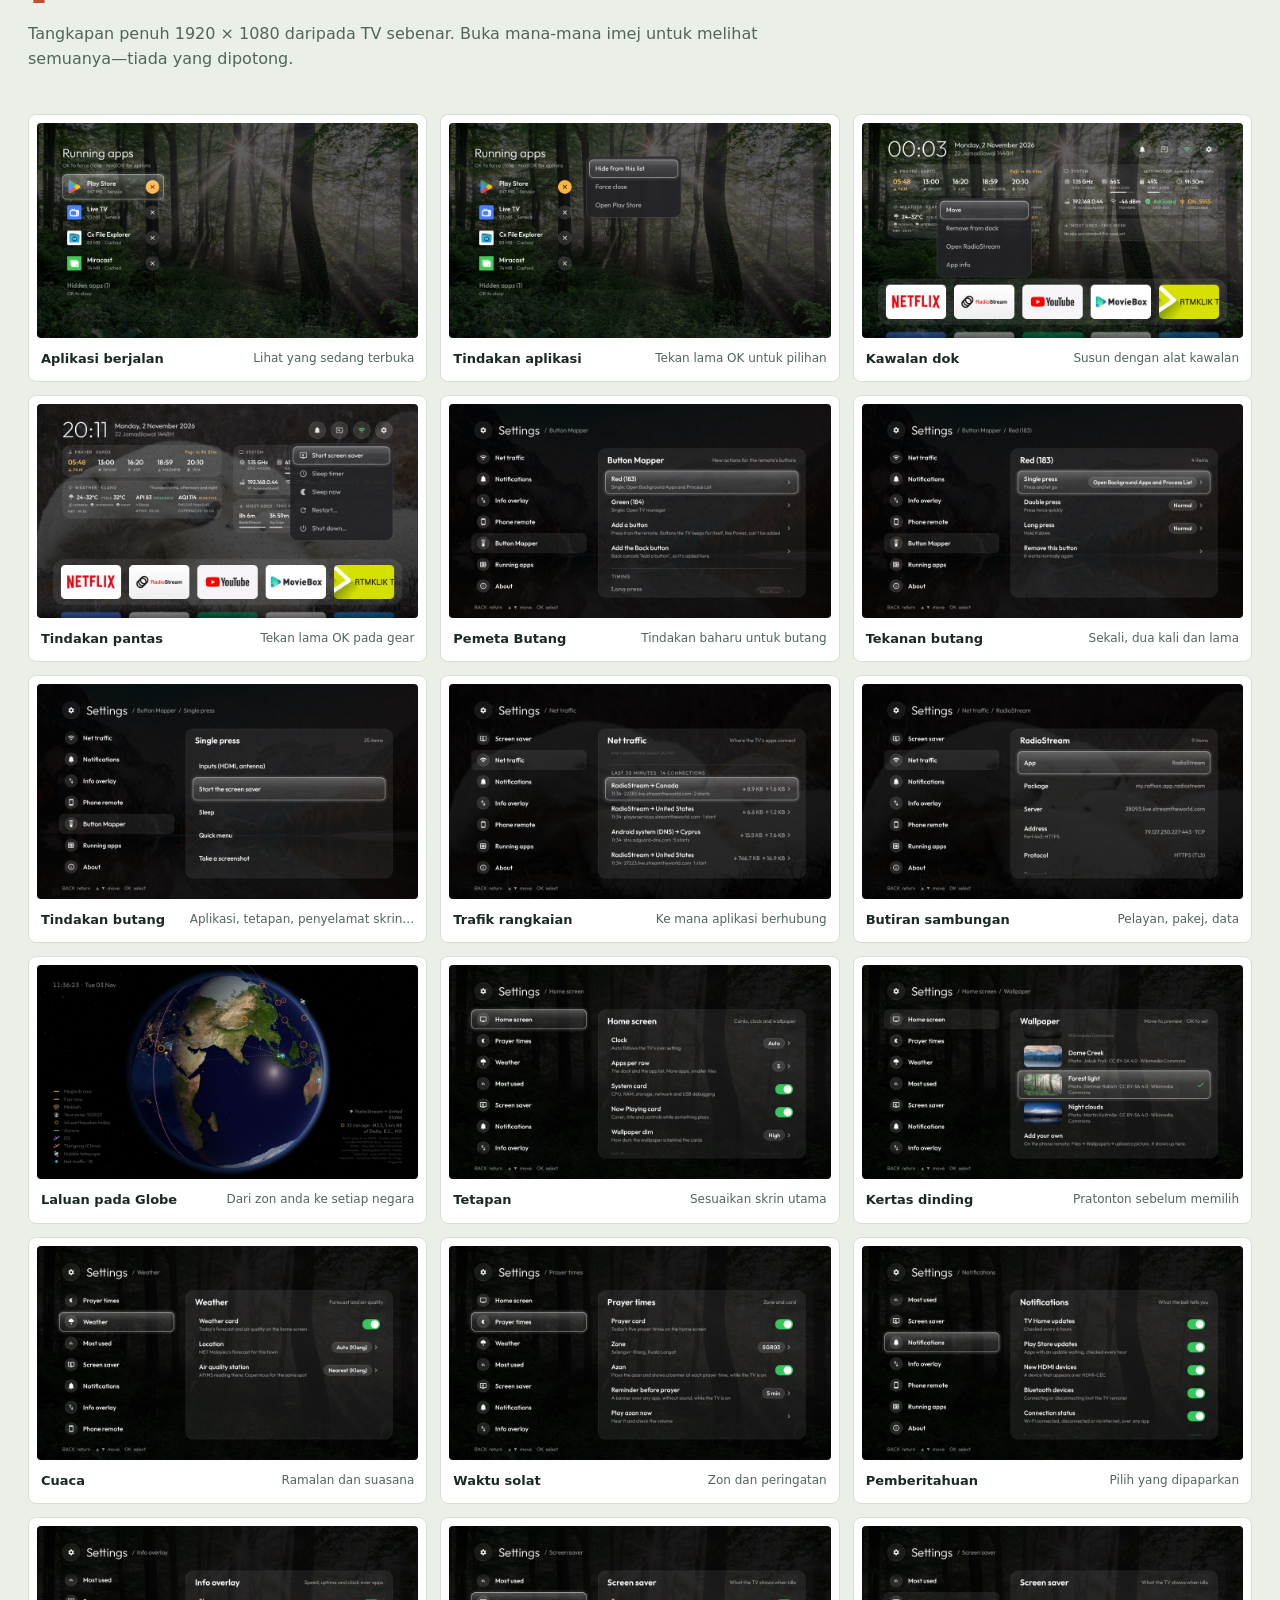
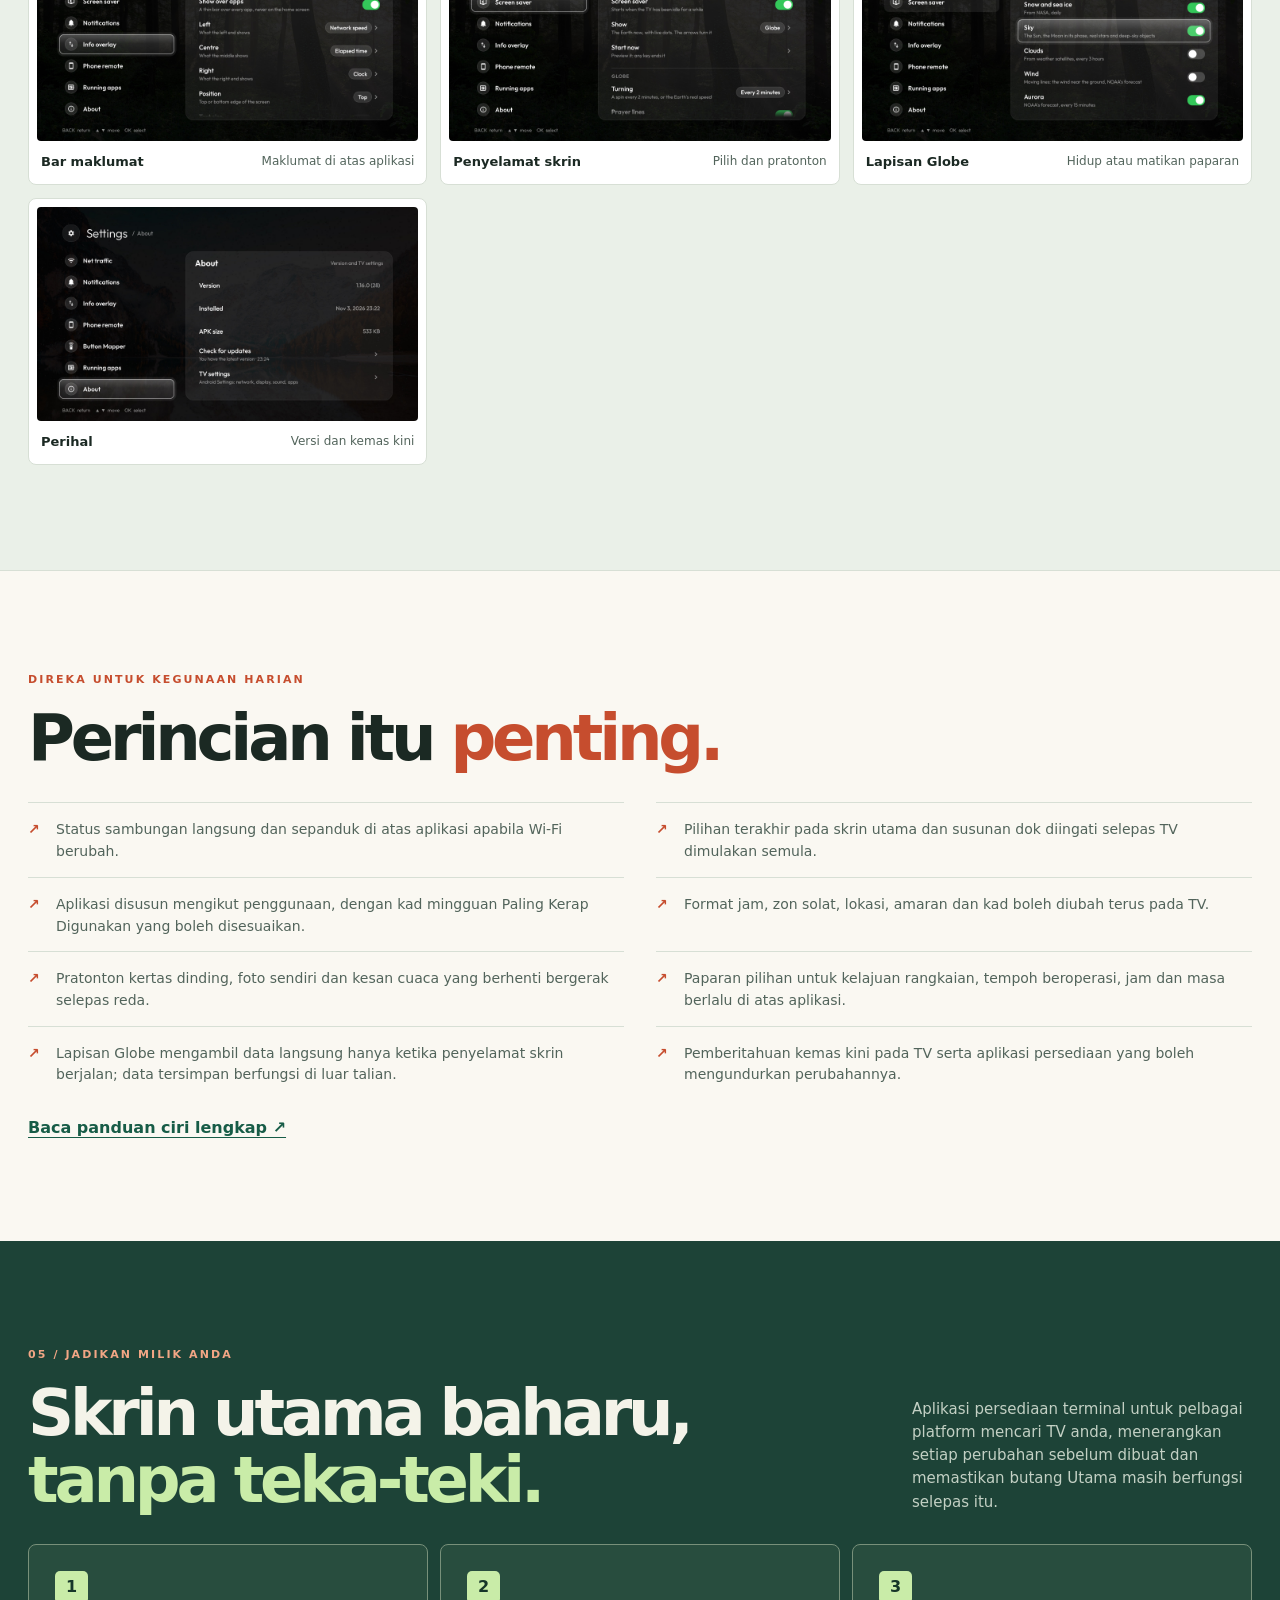
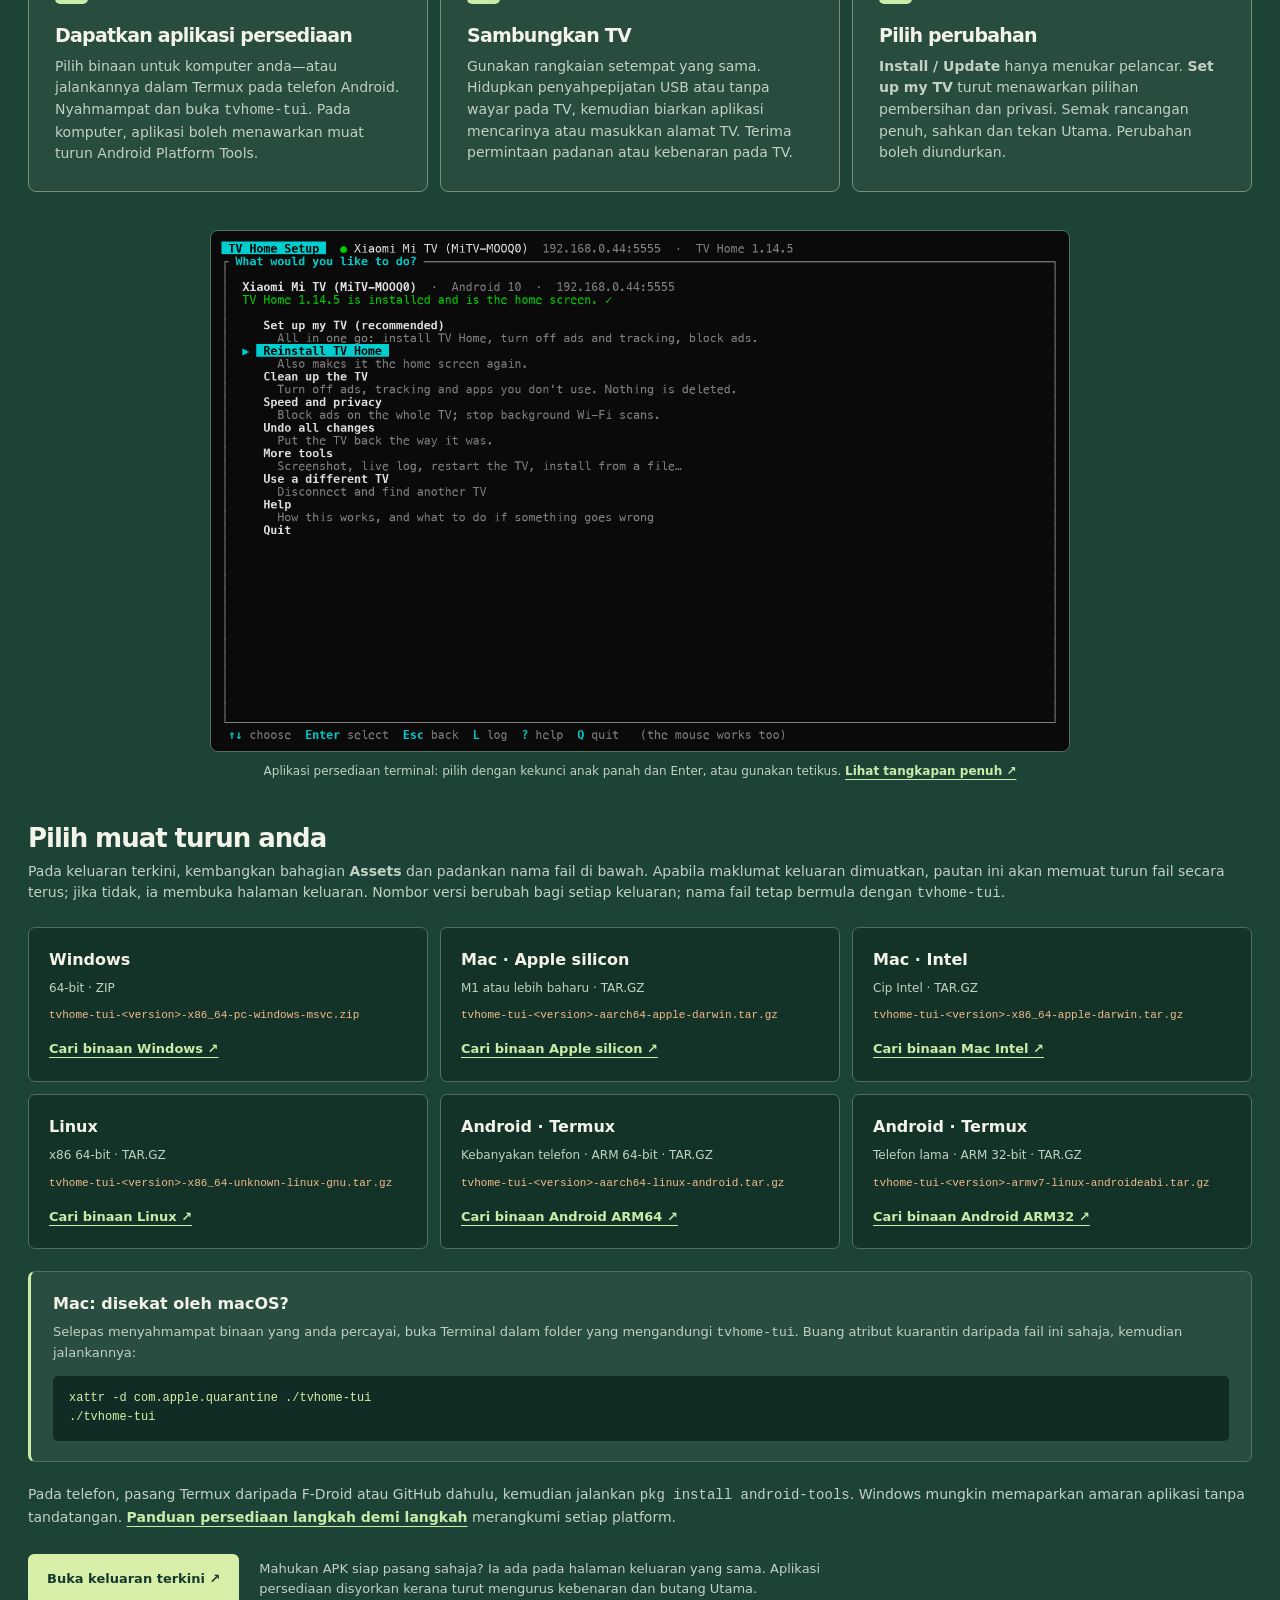
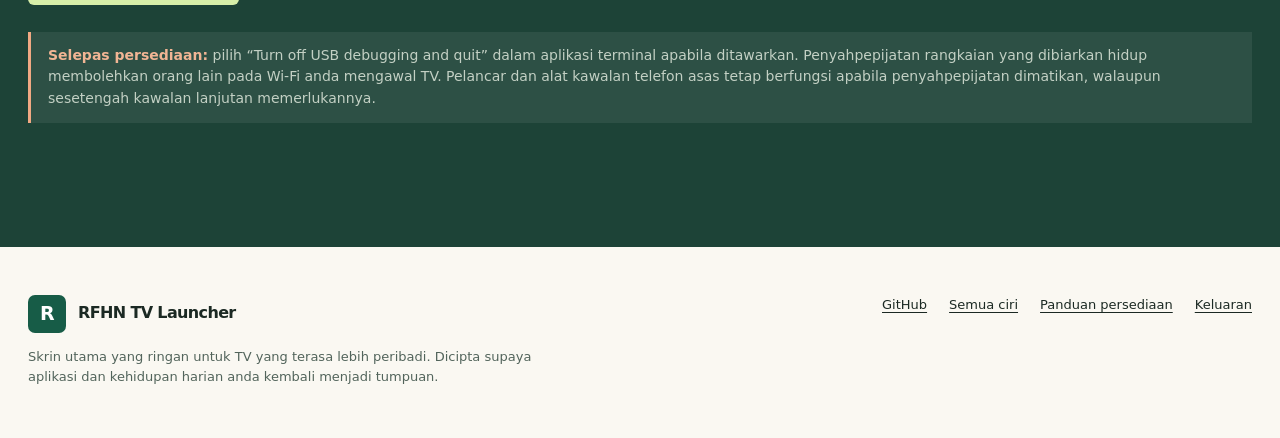
==== commit 24f72e2e: "feat: Implement Button Mapper functionality for remote control - Added a new category "Button Mapper" ====
--- a/docs/ms.html
+++ b/docs/ms.html
@@ -68,9 +68,16 @@
         <article class="feature"><div class="icon" aria-hidden="true">☀</div><h3>Cuaca yang terasa hidup</h3><p>Ramalan dan amaran cuaca Malaysia, suhu dan suhu terasa, pencemaran udara terukur serta paparan kualiti udara tambahan. Hujan, kabus, kilat dan jerebu muncul seketika di skrin utama sebelum reda.</p></article>
         <article class="feature"><div class="icon" aria-hidden="true">♫</div><h3>Sedang dimainkan</h3><p>Lihat tajuk, artis, kulit album dan kawalan main balik ketika audio dimainkan. Kad aplikasi paling kerap digunakan mengambil tempatnya apabila muzik berhenti.</p></article>
         <article class="feature"><div class="icon" aria-hidden="true">◉</div><h3>Kenali TV anda</h3><p>Kelajuan CPU, RAM, storan, tempoh beroperasi, Wi-Fi dan penyahpepijatan sepintas lalu. Paparan aplikasi berjalan menunjukkan aplikasi aktif dan membolehkan anda menutup atau menyembunyikannya.</p></article>
+        <article class="feature span-two">
+          <div><div class="icon" aria-hidden="true">⇄</div><h3>Lihat ke mana TV anda berhubung</h3><p>Pemantau Trafik rangkaian pilihan: aplikasi mana menghubungi pelayan dan negara mana, dengan nama pelayan, protokol dan data digunakan—dilukis sebagai laluan pada Globe. VPN tempatan pada TV itu sendiri: tiada apa-apa dihantar ke mana-mana, tiada yang dinyahsulit, sejarah disimpan 30 minit dalam memori.</p></div>
+          <a class="image-link" href="net-traffic.jpg" target="_blank" rel="noopener" aria-label="Buka tangkapan penuh Trafik rangkaian"><img src="net-traffic.jpg" width="1920" height="1080" loading="lazy" alt="Tetapan → Trafik rangkaian: sambungan terkini, setiap satu dengan aplikasi, negara, nama pelayan dan data"></a>
+        </article>
         <article class="feature"><div class="icon" aria-hidden="true">✦</div><h3>Peribadi, tanpa gangguan</h3><p>Foto harian Bing, tujuh kertas dinding terbina dalam atau foto sendiri. Pilih kad yang dipaparkan, malapkan kertas dinding, tetapkan jam dan sesuaikan pemberitahuan—semuanya dalam Tetapan TV.</p></article>
+        <article class="feature span-two">
+          <div><div class="icon" aria-hidden="true">◎</div><h3>Pemeta Butang <span class="new-tag">Baharu</span></h3><p>Tetapan → Button Mapper: beri mana-mana butang alat kawalan tindakan baharu untuk tekan sekali, tekan dua kali atau tekan lama: buka aplikasi, tetapan Android atau TV Home, penyelamat skrin, tidur, menu kuasa, tangkapan skrin, senyap atau kelantangan. Tekan butang itu untuk menambahnya. Berfungsi walaupun penyahpepijatan USB dimatikan; anak panah dan OK kekal seperti biasa.</p></div>
+          <a class="image-link" href="button-mapper.jpg" target="_blank" rel="noopener" aria-label="Buka tangkapan penuh Pemeta Butang"><img src="button-mapper.jpg" width="1920" height="1080" loading="lazy" alt="Tetapan → Button Mapper: butang Merah (183) dan Hijau (184), setiap satu membuka aplikasi, dengan Tambah butang dan pilihan masa"></a>
+        </article>
         <article class="feature"><div class="icon" aria-hidden="true">↗</div><h3>Pintasan berguna</h3><p>Tekan lama OK pada gear Tetapan untuk memulakan penyelamat skrin, menetapkan pemasa tidur, tidur, mula semula atau mematikan TV (mula semula dan matikan meminta pengesahan dahulu). Menu Input untuk HDMI, AV dan TV Langsung; loceng untuk kemas kini pelancar dan Play Store, peranti serta memori rendah; amaran sambungan; dan bar maklumat pilihan di atas aplikasi.</p></article>
-        <article class="feature"><div class="icon" aria-hidden="true">⇄</div><h3>Lihat ke mana TV anda berhubung <span class="new-tag">Baharu</span></h3><p>Pemantau Trafik rangkaian pilihan: aplikasi mana menghubungi pelayan dan negara mana, dengan nama pelayan, protokol dan data digunakan—dilukis sebagai laluan pada Globe. VPN tempatan pada TV itu sendiri: tiada apa-apa dihantar ke mana-mana, tiada yang dinyahsulit, sejarah disimpan 30 minit dalam memori.</p></article>
       </div>
     </section>
 
@@ -126,6 +133,9 @@
         <figure><a class="image-link" href="running-apps-hide.jpg" target="_blank" rel="noopener"><img src="running-apps-hide.jpg" width="1920" height="1080" loading="lazy" alt="Menu tekan lama OK untuk aplikasi berjalan, dengan pilihan sembunyikan, tutup dan buka"></a><figcaption><strong>Tindakan aplikasi</strong><span>Tekan lama OK untuk pilihan</span></figcaption></figure>
         <figure><a class="image-link" href="dock-reorder.jpg" target="_blank" rel="noopener"><img src="dock-reorder.jpg" width="1920" height="1080" loading="lazy" alt="Menu tekan lama OK untuk aplikasi dalam dok, termasuk alih dan buang daripada dok"></a><figcaption><strong>Kawalan dok</strong><span>Susun dengan alat kawalan</span></figcaption></figure>
         <figure><a class="image-link" href="quick-actions.jpg" target="_blank" rel="noopener"><img src="quick-actions.jpg" width="1920" height="1080" loading="lazy" alt="Menu tindakan pantas di bawah gear Tetapan: mulakan penyelamat skrin, pemasa tidur, tidur sekarang, mula semula dan matikan"></a><figcaption><strong>Tindakan pantas</strong><span>Tekan lama OK pada gear</span></figcaption></figure>
+        <figure><a class="image-link" href="button-mapper.jpg" target="_blank" rel="noopener"><img src="button-mapper.jpg" width="1920" height="1080" loading="lazy" alt="Tetapan → Button Mapper: butang Merah (183) dan Hijau (184) dengan tindakannya, Tambah butang, Tambah butang Kembali dan pilihan masa"></a><figcaption><strong>Pemeta Butang</strong><span>Tindakan baharu untuk butang</span></figcaption></figure>
+        <figure><a class="image-link" href="button-mapper-button.jpg" target="_blank" rel="noopener"><img src="button-mapper-button.jpg" width="1920" height="1080" loading="lazy" alt="Halaman butang Merah (183): tekan sekali membuka aplikasi, tekan dua kali dan tekan lama Normal, serta Buang butang ini"></a><figcaption><strong>Tekanan butang</strong><span>Sekali, dua kali dan lama</span></figcaption></figure>
+        <figure><a class="image-link" href="button-mapper-actions.jpg" target="_blank" rel="noopener"><img src="button-mapper-actions.jpg" width="1920" height="1080" loading="lazy" alt="Tindakan untuk satu tekanan: Input, Mulakan penyelamat skrin, Tidur, Menu pantas, Ambil tangkapan skrin dan lain-lain"></a><figcaption><strong>Tindakan butang</strong><span>Aplikasi, tetapan, penyelamat skrin…</span></figcaption></figure>
         <figure><a class="image-link" href="net-traffic.jpg" target="_blank" rel="noopener"><img src="net-traffic.jpg" width="1920" height="1080" loading="lazy" alt="Tetapan → Trafik rangkaian: Hentikan tangkapan, Kosongkan sejarah dan sambungan terkini, setiap satu dengan aplikasi, negara, nama pelayan dan data"></a><figcaption><strong>Trafik rangkaian</strong><span>Ke mana aplikasi berhubung</span></figcaption></figure>
         <figure><a class="image-link" href="net-traffic-detail.jpg" target="_blank" rel="noopener"><img src="net-traffic-detail.jpg" width="1920" height="1080" loading="lazy" alt="Butiran satu sambungan: aplikasi, pakej, pelayan, alamat, protokol, permintaan, negara, masa dan data"></a><figcaption><strong>Butiran sambungan</strong><span>Pelayan, pakej, data</span></figcaption></figure>
         <figure><a class="image-link" href="net-traffic-globe.jpg" target="_blank" rel="noopener"><img src="net-traffic-globe.jpg" width="1920" height="1080" loading="lazy" alt="Penyelamat skrin Globe dengan laluan bertitik sian melengkung dari Malaysia ke Eropah, Amerika Syarikat dan Australia, serta Trafik rangkaian dalam petunjuk"></a><figcaption><strong>Laluan pada Globe</strong><span>Dari zon anda ke setiap negara</span></figcaption></figure>
@@ -137,7 +147,7 @@
         <figure><a class="image-link" href="settings-overlay.jpg" target="_blank" rel="noopener"><img src="settings-overlay.jpg" width="1920" height="1080" loading="lazy" alt="Tetapan bar maklumat pilihan yang dipaparkan di atas aplikasi lain"></a><figcaption><strong>Bar maklumat</strong><span>Maklumat di atas aplikasi</span></figcaption></figure>
         <figure><a class="image-link" href="settings-screensaver.jpg" target="_blank" rel="noopener"><img src="settings-screensaver.jpg" width="1920" height="1080" loading="lazy" alt="Tetapan penyelamat skrin dengan pilihan, mula sekarang dan lapisan Globe"></a><figcaption><strong>Penyelamat skrin</strong><span>Pilih dan pratonton</span></figcaption></figure>
         <figure><a class="image-link" href="settings-globe-layers.jpg" target="_blank" rel="noopener"><img src="settings-globe-layers.jpg" width="1920" height="1080" loading="lazy" alt="Suis lapisan penyelamat skrin Globe dalam Tetapan"></a><figcaption><strong>Lapisan Globe</strong><span>Hidup atau matikan paparan</span></figcaption></figure>
-        <figure><a class="image-link" href="settings-about.jpg" target="_blank" rel="noopener"><img src="settings-about.jpg" width="1920" height="1080" loading="lazy" alt="Halaman Perihal dengan versi 1.15.0, masa dipasang, saiz APK, Semak kemas kini dan tetapan TV"></a><figcaption><strong>Perihal</strong><span>Versi dan kemas kini</span></figcaption></figure>
+        <figure><a class="image-link" href="settings-about.jpg" target="_blank" rel="noopener"><img src="settings-about.jpg" width="1920" height="1080" loading="lazy" alt="Halaman Perihal dengan versi 1.16.0, masa dipasang, saiz APK, Semak kemas kini dan tetapan TV"></a><figcaption><strong>Perihal</strong><span>Versi dan kemas kini</span></figcaption></figure>
       </div>
     </div></section>
 
--- a/docs/site.css
+++ b/docs/site.css
@@ -73,7 +73,7 @@
 .section { padding: 105px 0; }
 .section-intro { max-width: 760px; margin-bottom: 42px; }
 .section-intro > p:last-child, .section-copy { color: var(--muted); font-size: 16px; }
-.feature-grid { display: grid; grid-template-columns: repeat(3, 1fr); gap: 12px; }
+.feature-grid { display: grid; grid-template-columns: repeat(3, 1fr); grid-auto-flow: dense; gap: 12px; }
 .new-tag { display: inline-block; margin-left: 6px; padding: 1px 7px; border-radius: 999px; background: var(--accent); color: #fff; font-size: 10px; font-weight: 800; letter-spacing: .08em; text-transform: uppercase; vertical-align: 2px; }
 .feature { padding: 29px; min-height: 240px; background: var(--paper); border: 1px solid var(--line); border-radius: 9px; }
 .feature .icon { display: grid; place-items: center; width: 41px; height: 41px; margin-bottom: 27px; border-radius: 6px; background: var(--soft); color: var(--green); font-size: 21px; }
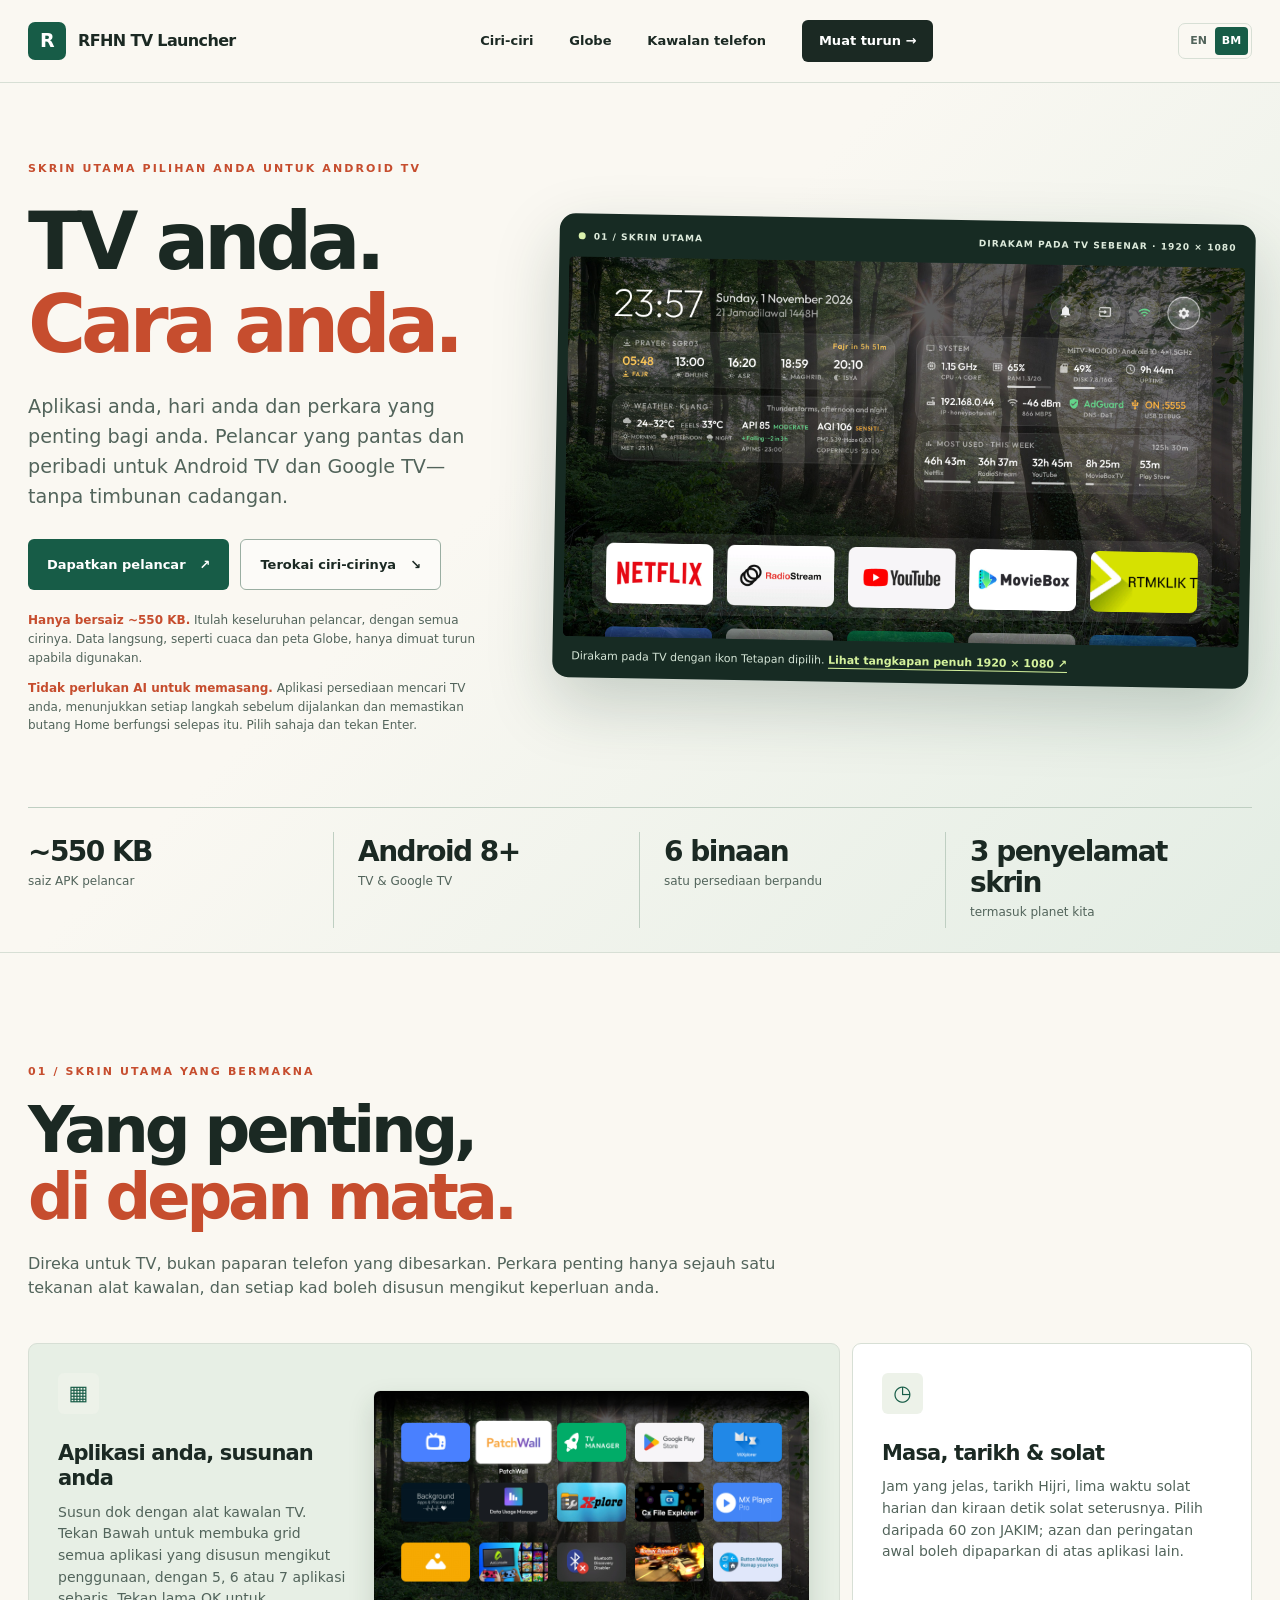
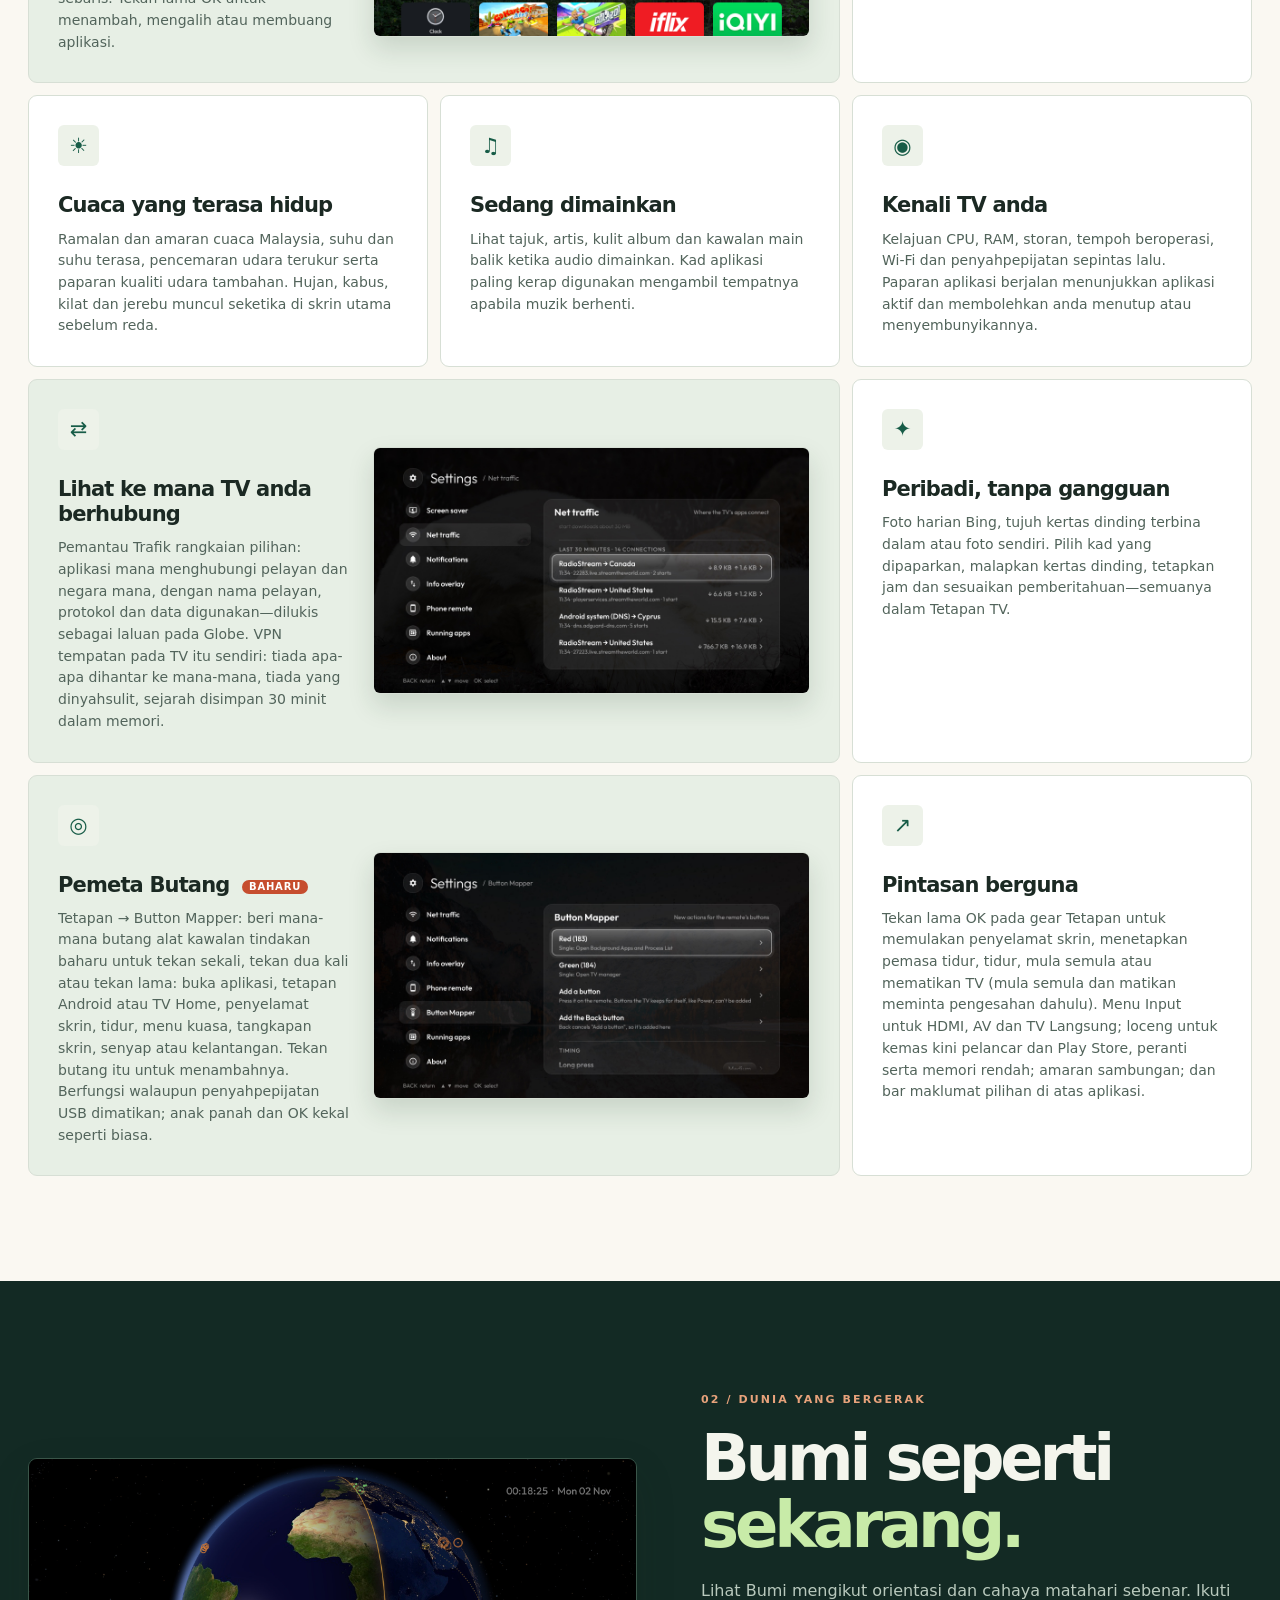
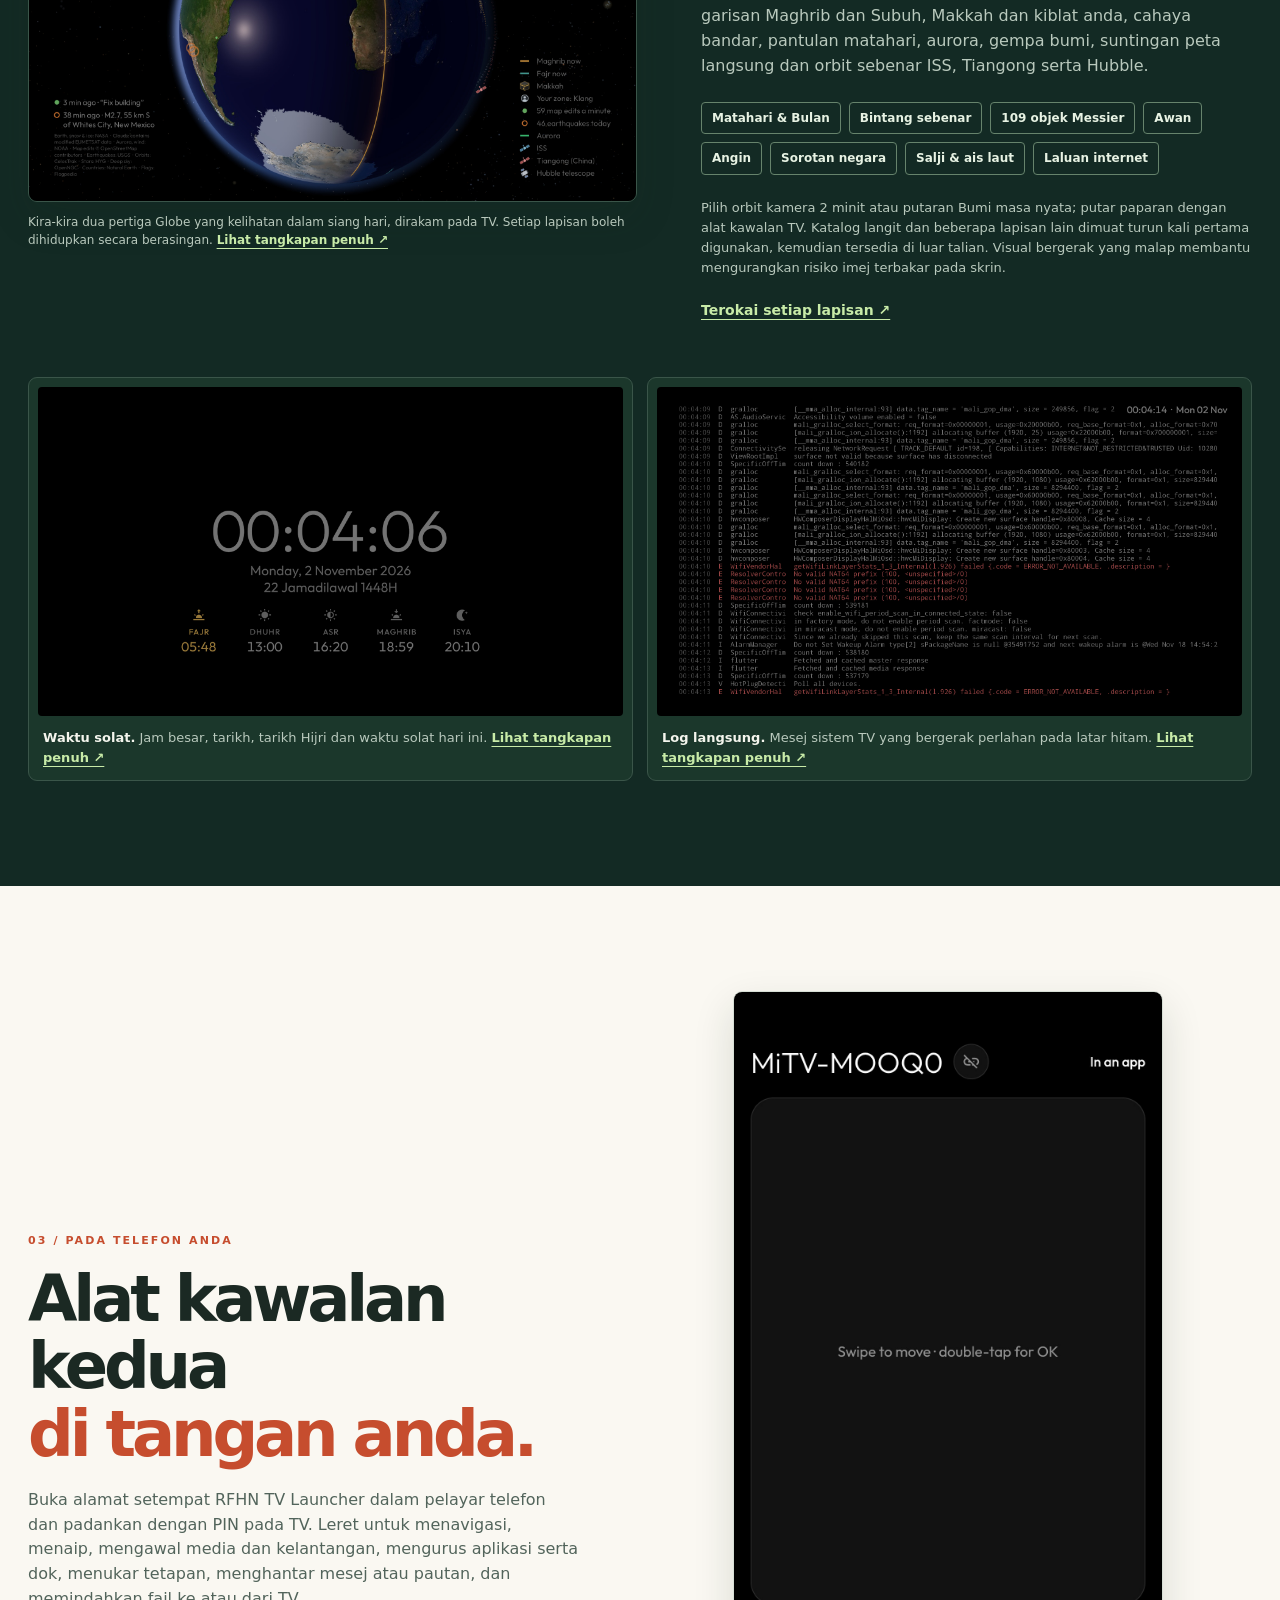
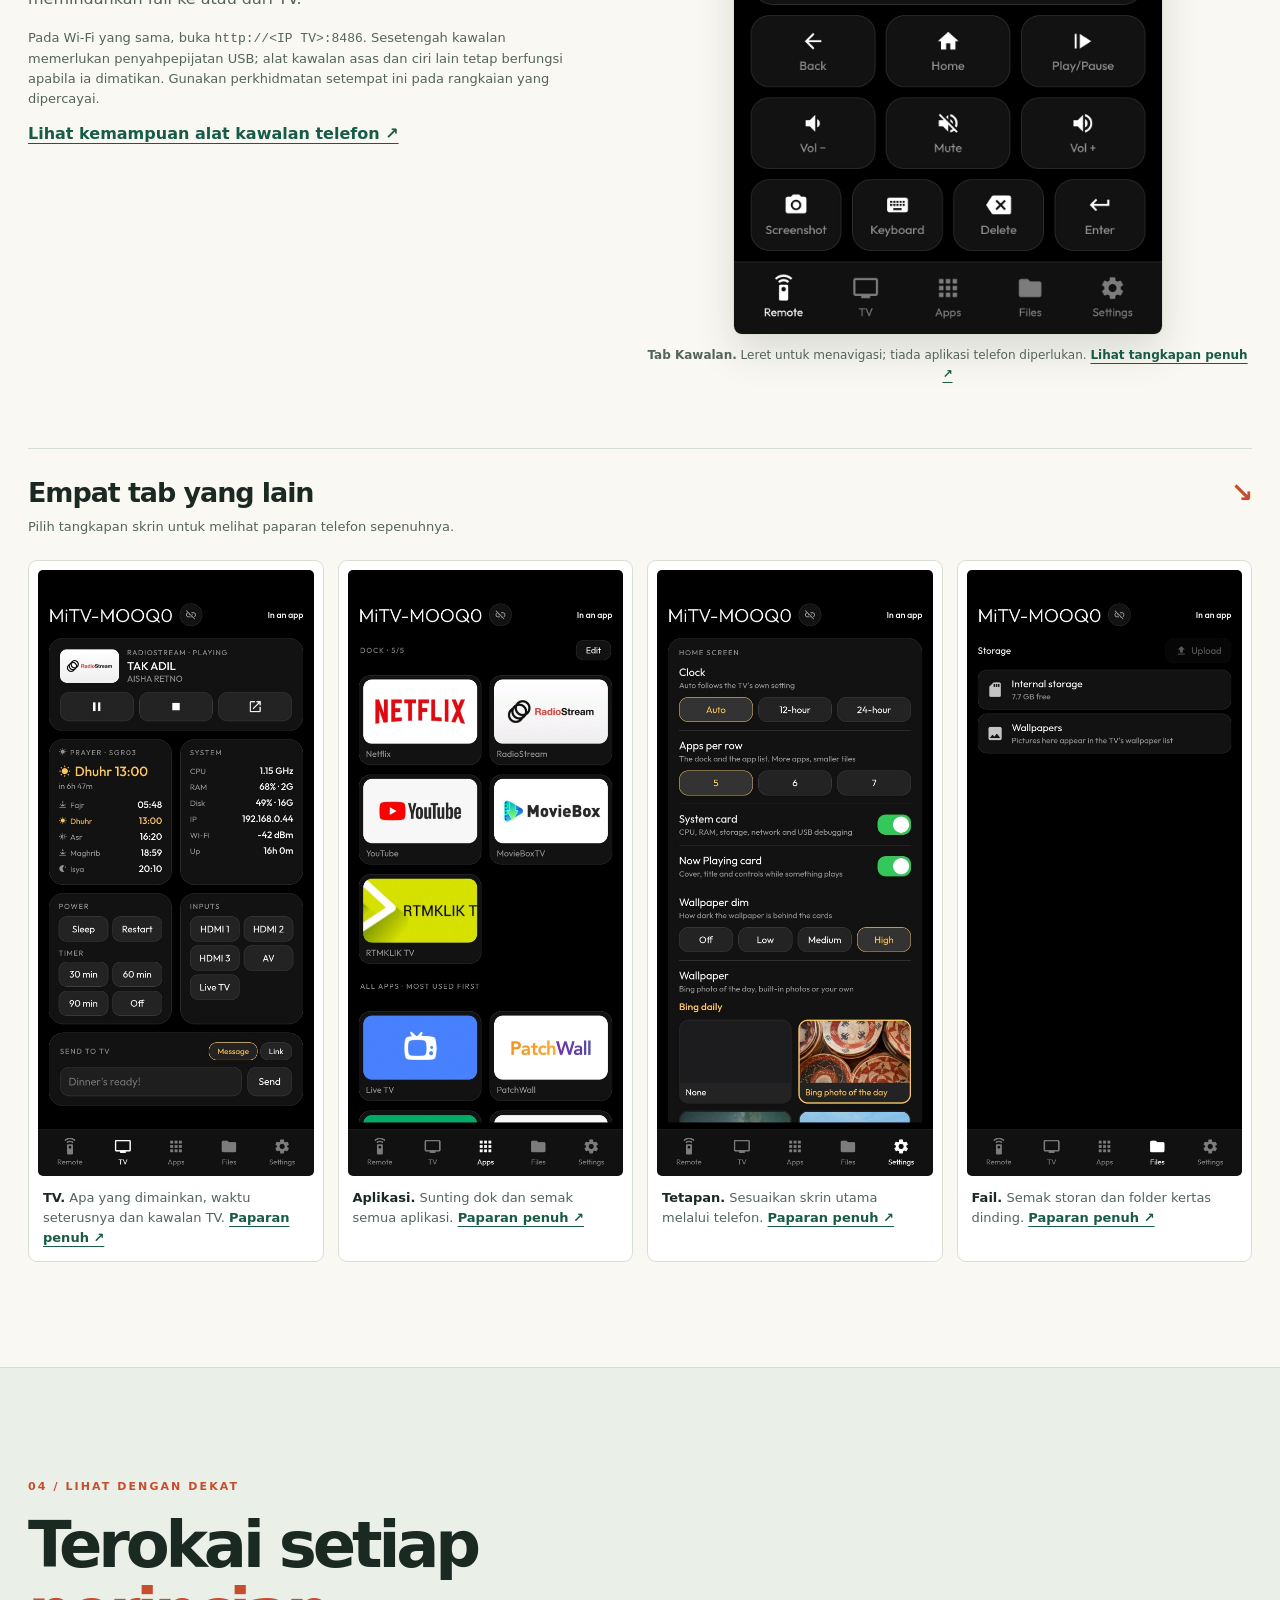
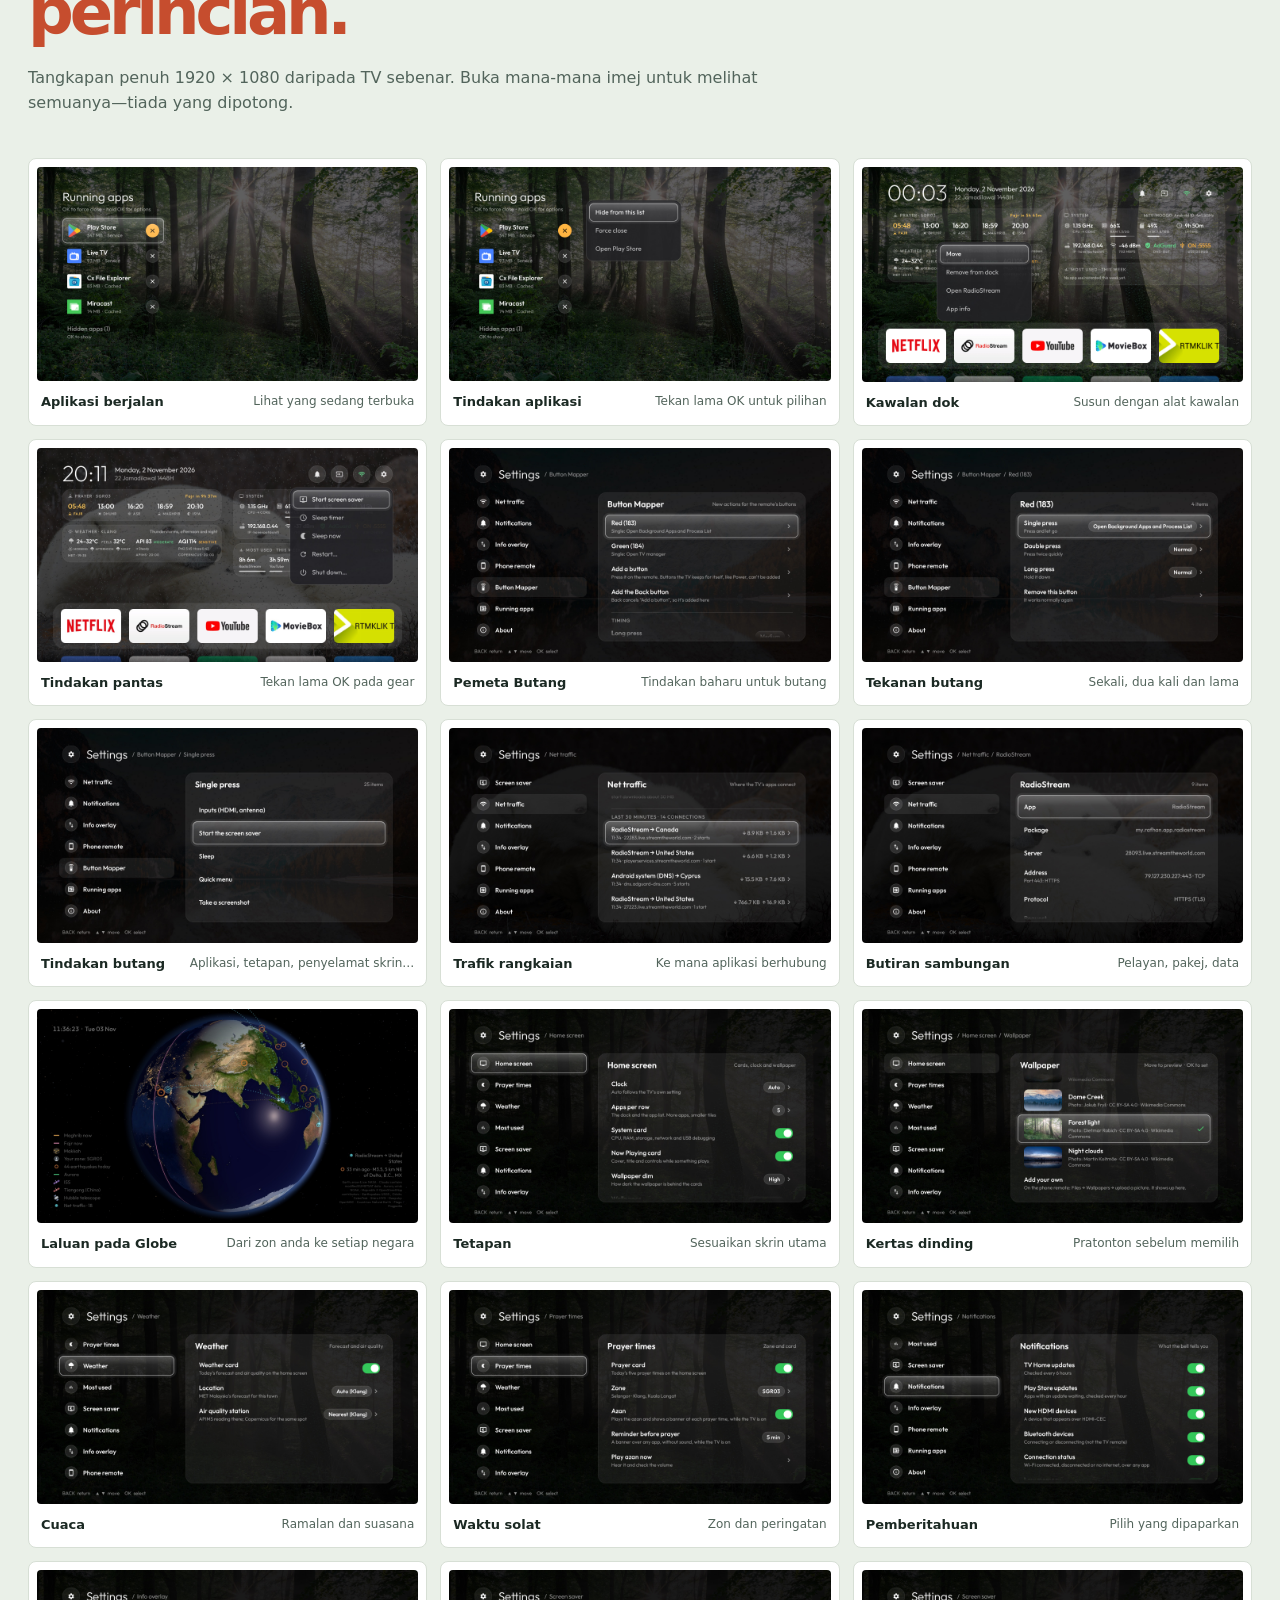
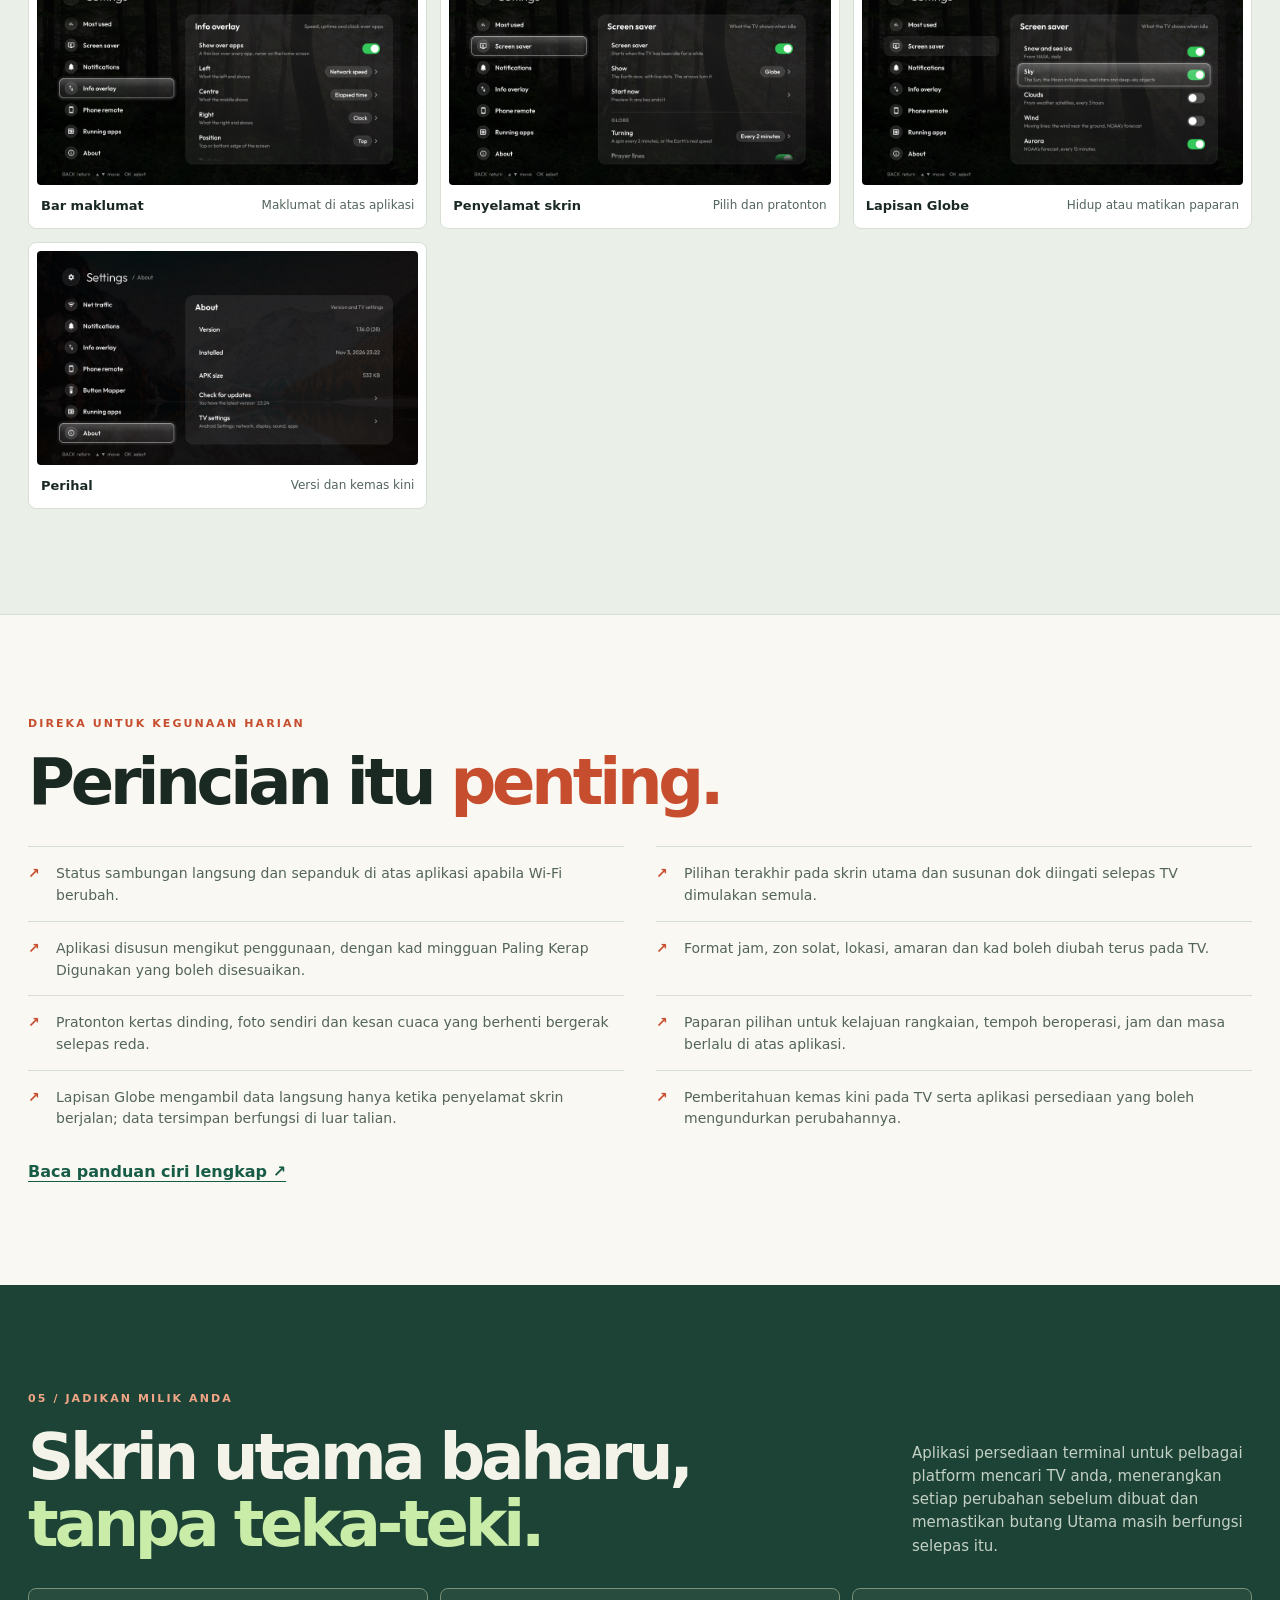
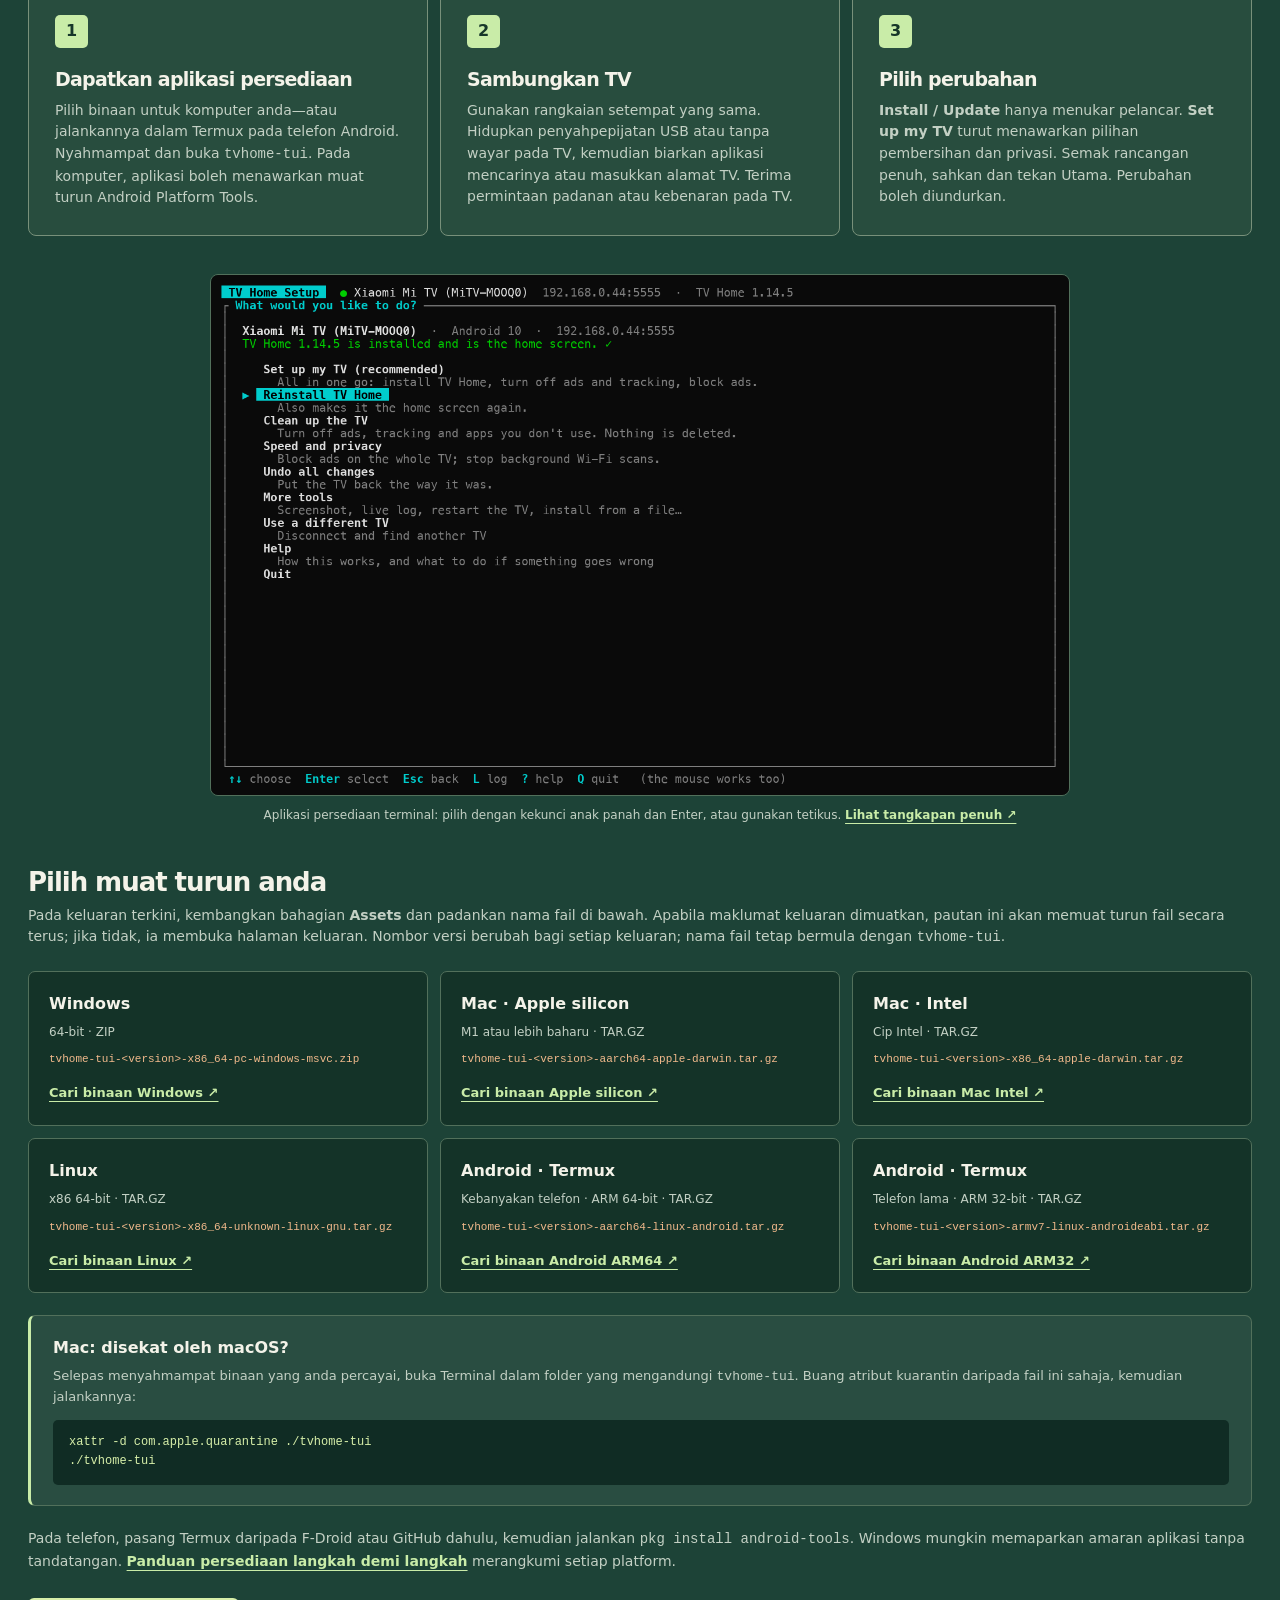
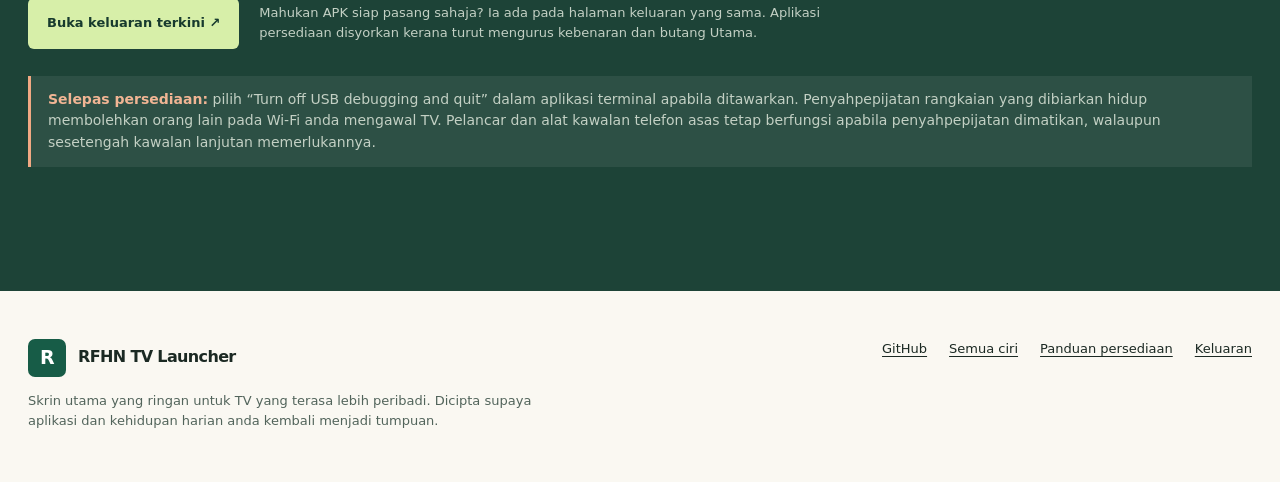
==== commit 64fde774: "feat: Update benchmark data and resource usage details in documentation" ====
--- a/docs/ms.html
+++ b/docs/ms.html
@@ -36,7 +36,8 @@
           <a class="button primary" href="#install">Dapatkan pelancar <span aria-hidden="true">↗</span></a>
           <a class="button secondary" href="#features">Terokai ciri-cirinya <span aria-hidden="true">↘</span></a>
         </div>
-        <p class="hero-note"><strong>Hanya bersaiz ~550 KB.</strong> Itulah saiz APK pelancar, bukan versi yang dibuang cirinya. Data langsung pilihan dimuat turun berasingan.</p>
+        <p class="hero-note"><strong>Hanya bersaiz ~550 KB.</strong> Itulah keseluruhan pelancar, dengan semua cirinya. Data langsung, seperti cuaca dan peta Globe, hanya dimuat turun apabila digunakan.</p>
+        <p class="hero-note"><strong>Tidak perlukan AI untuk memasang.</strong> Aplikasi persediaan mencari TV anda, menunjukkan setiap langkah sebelum dijalankan dan memastikan butang Home berfungsi selepas itu. Pilih sahaja dan tekan Enter.</p>
       </div>
       <figure class="hero-visual screen">
         <div class="screen-top"><span>01 / Skrin utama</span><span>Dirakam pada TV sebenar · 1920 × 1080</span></div>
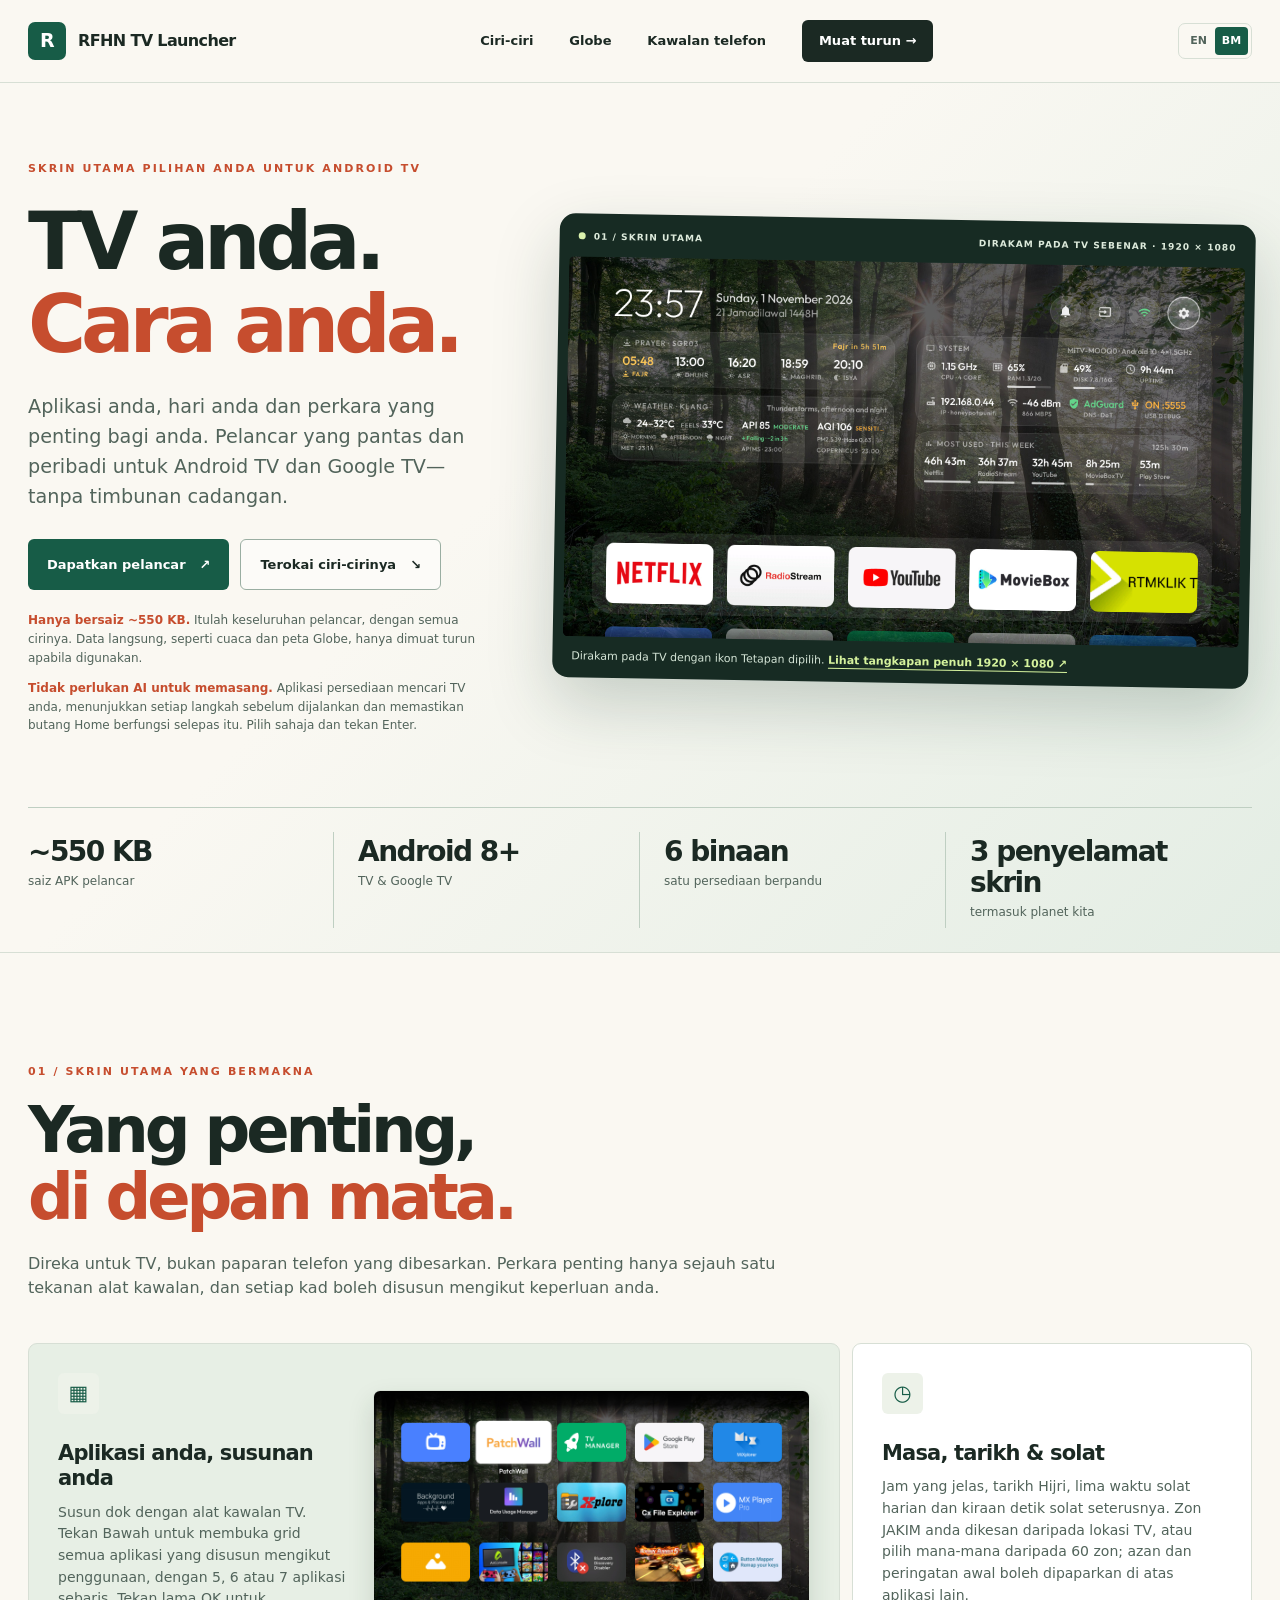
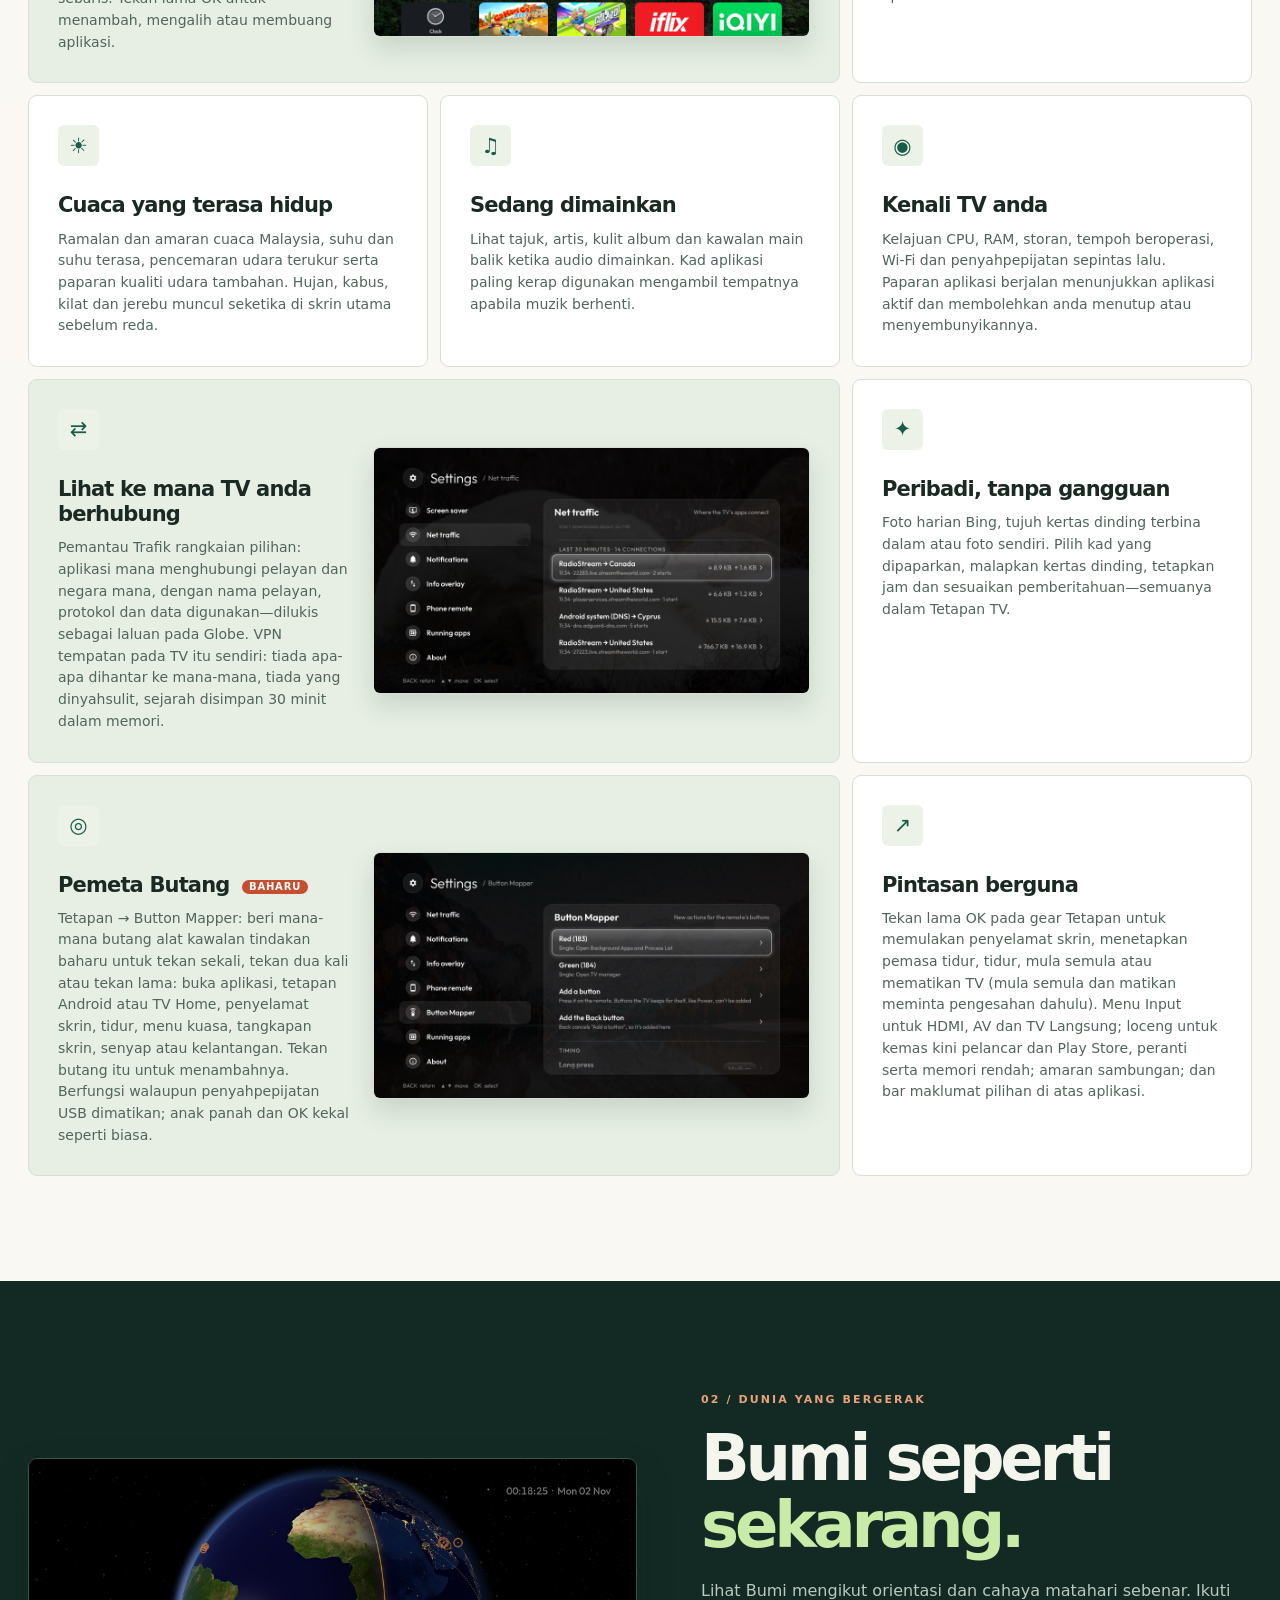
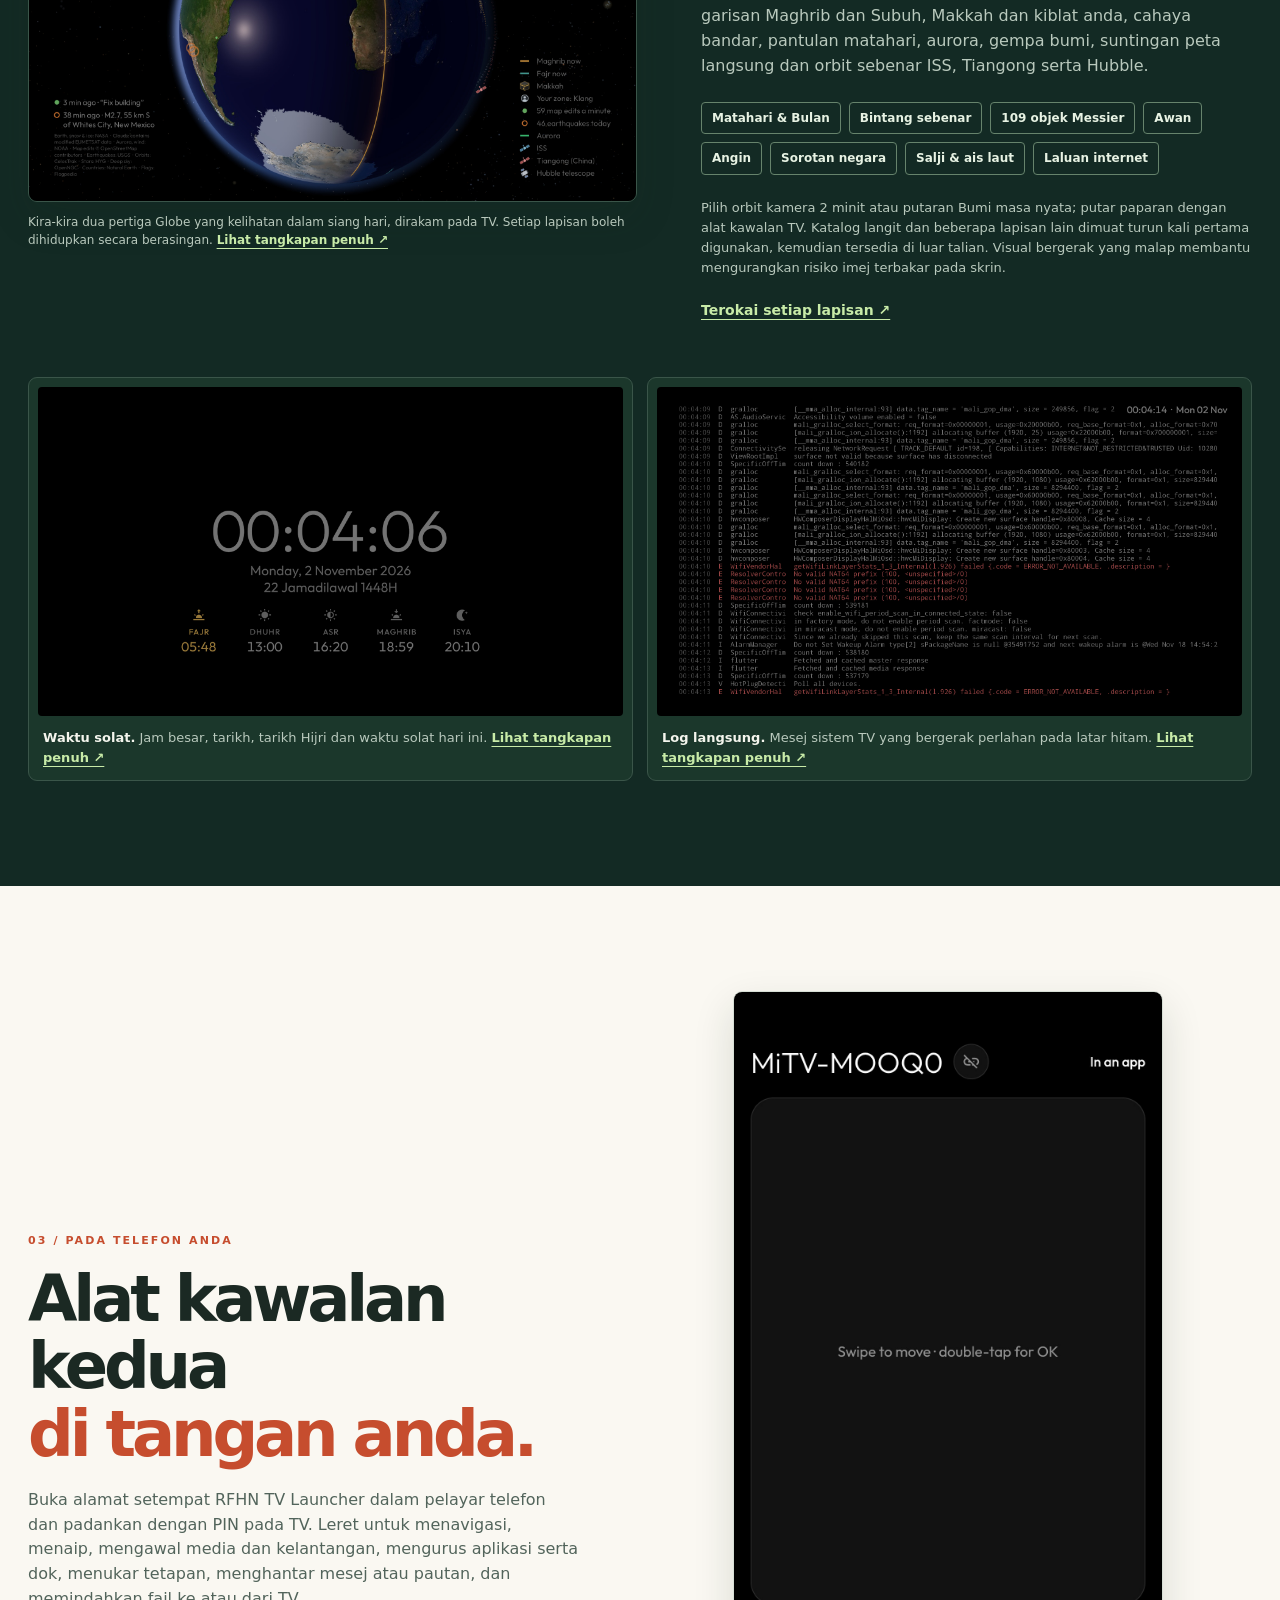
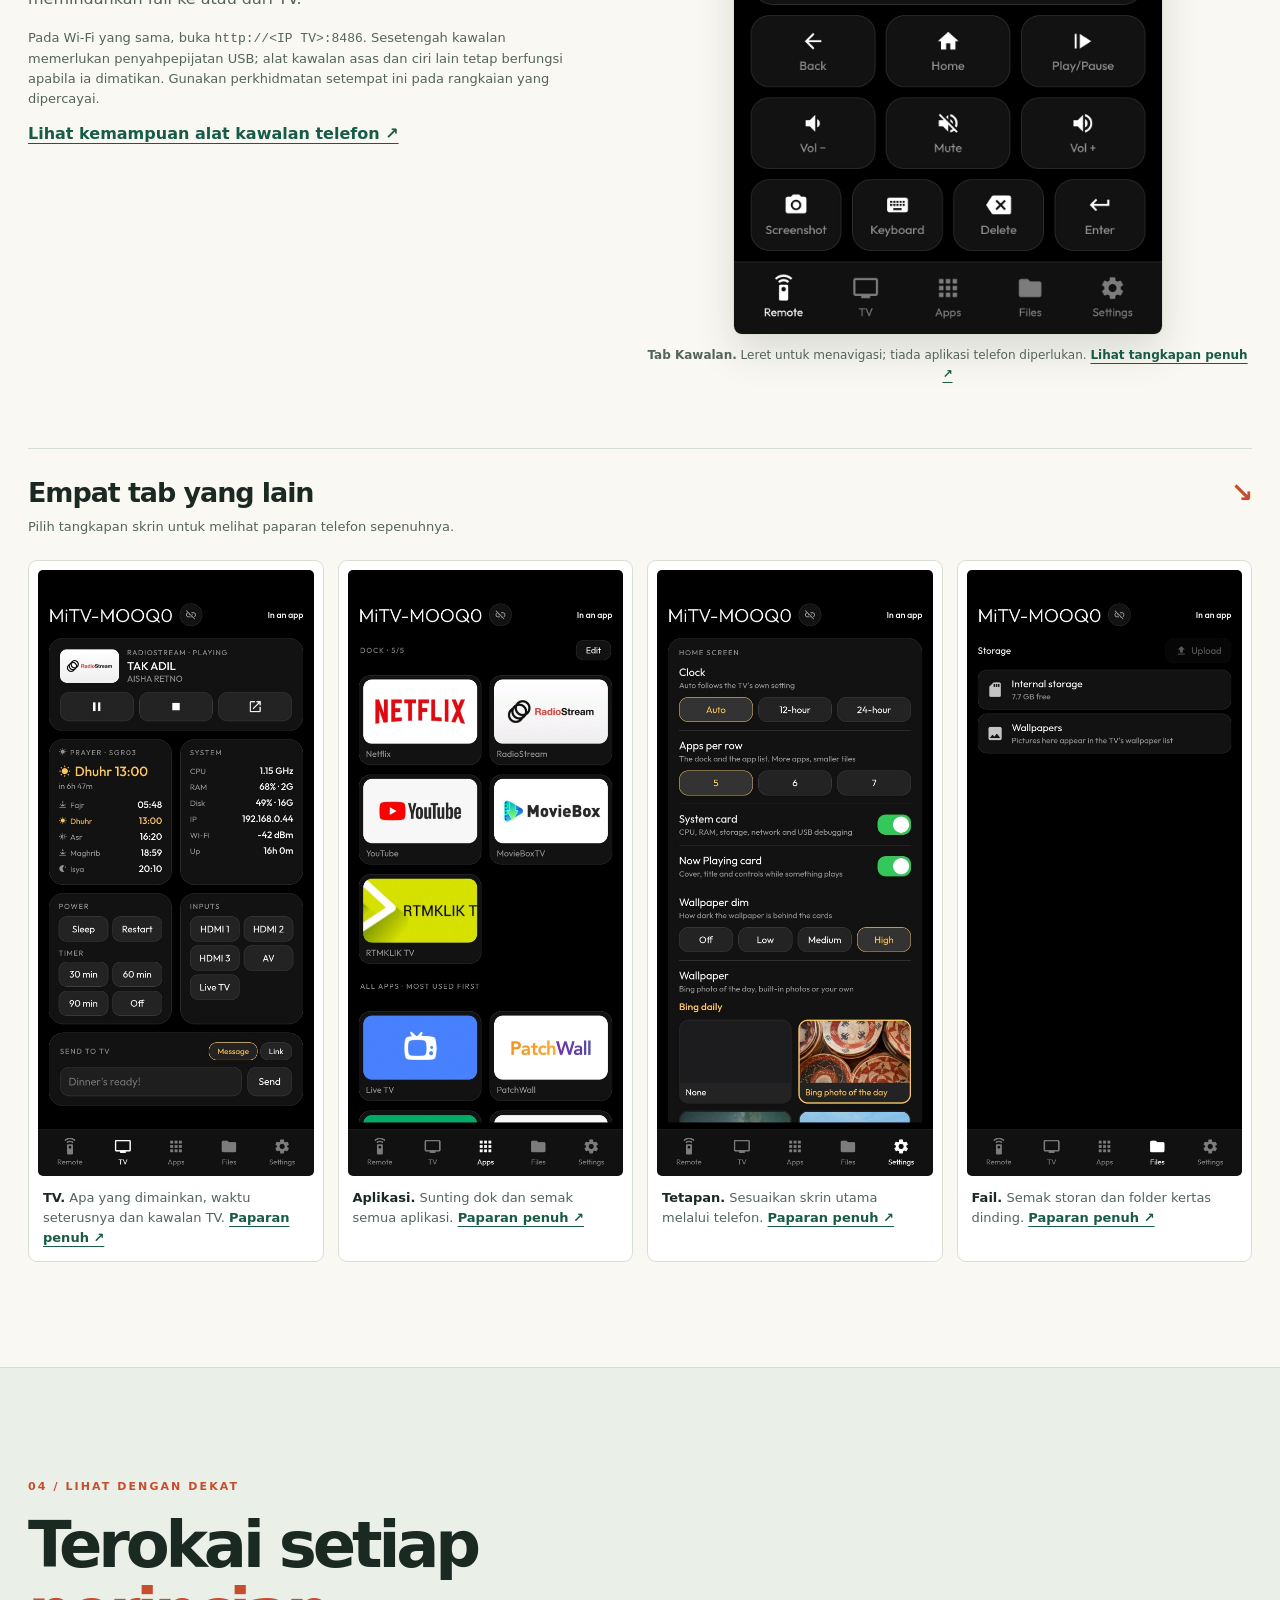
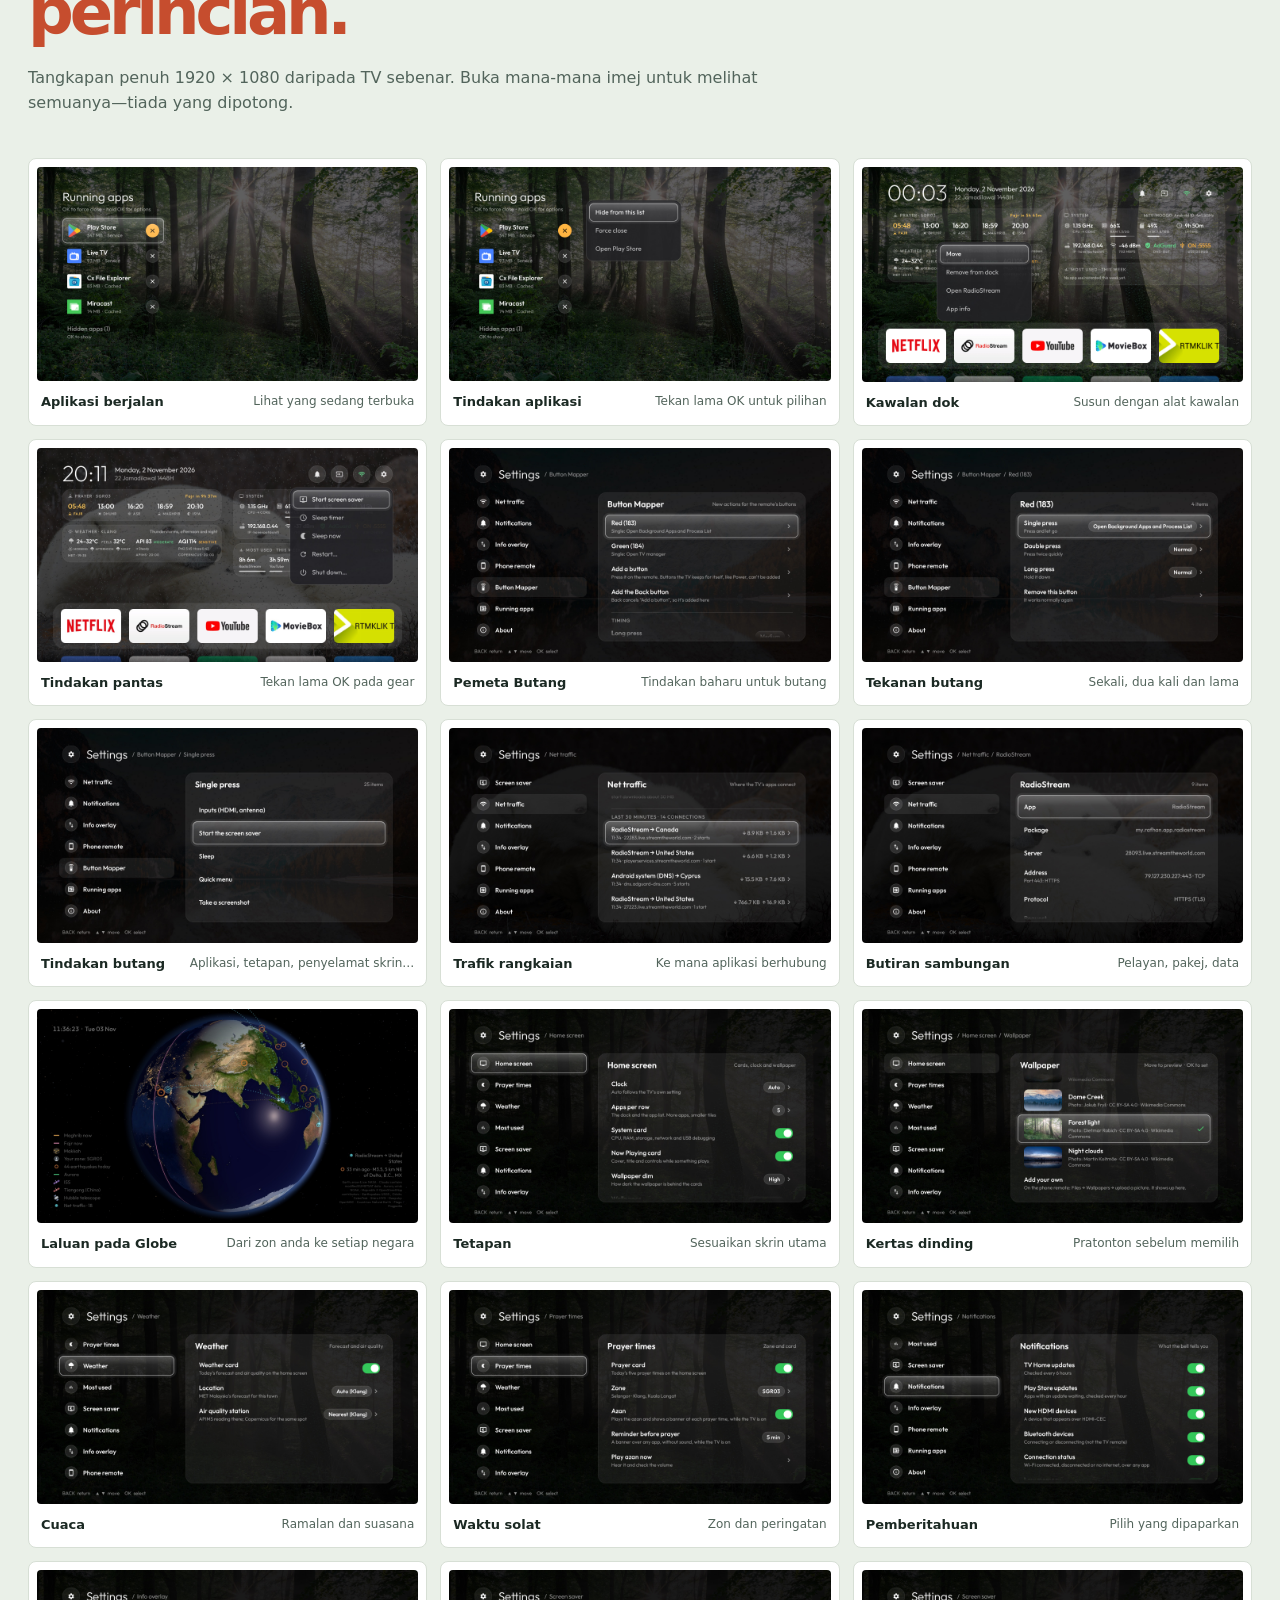
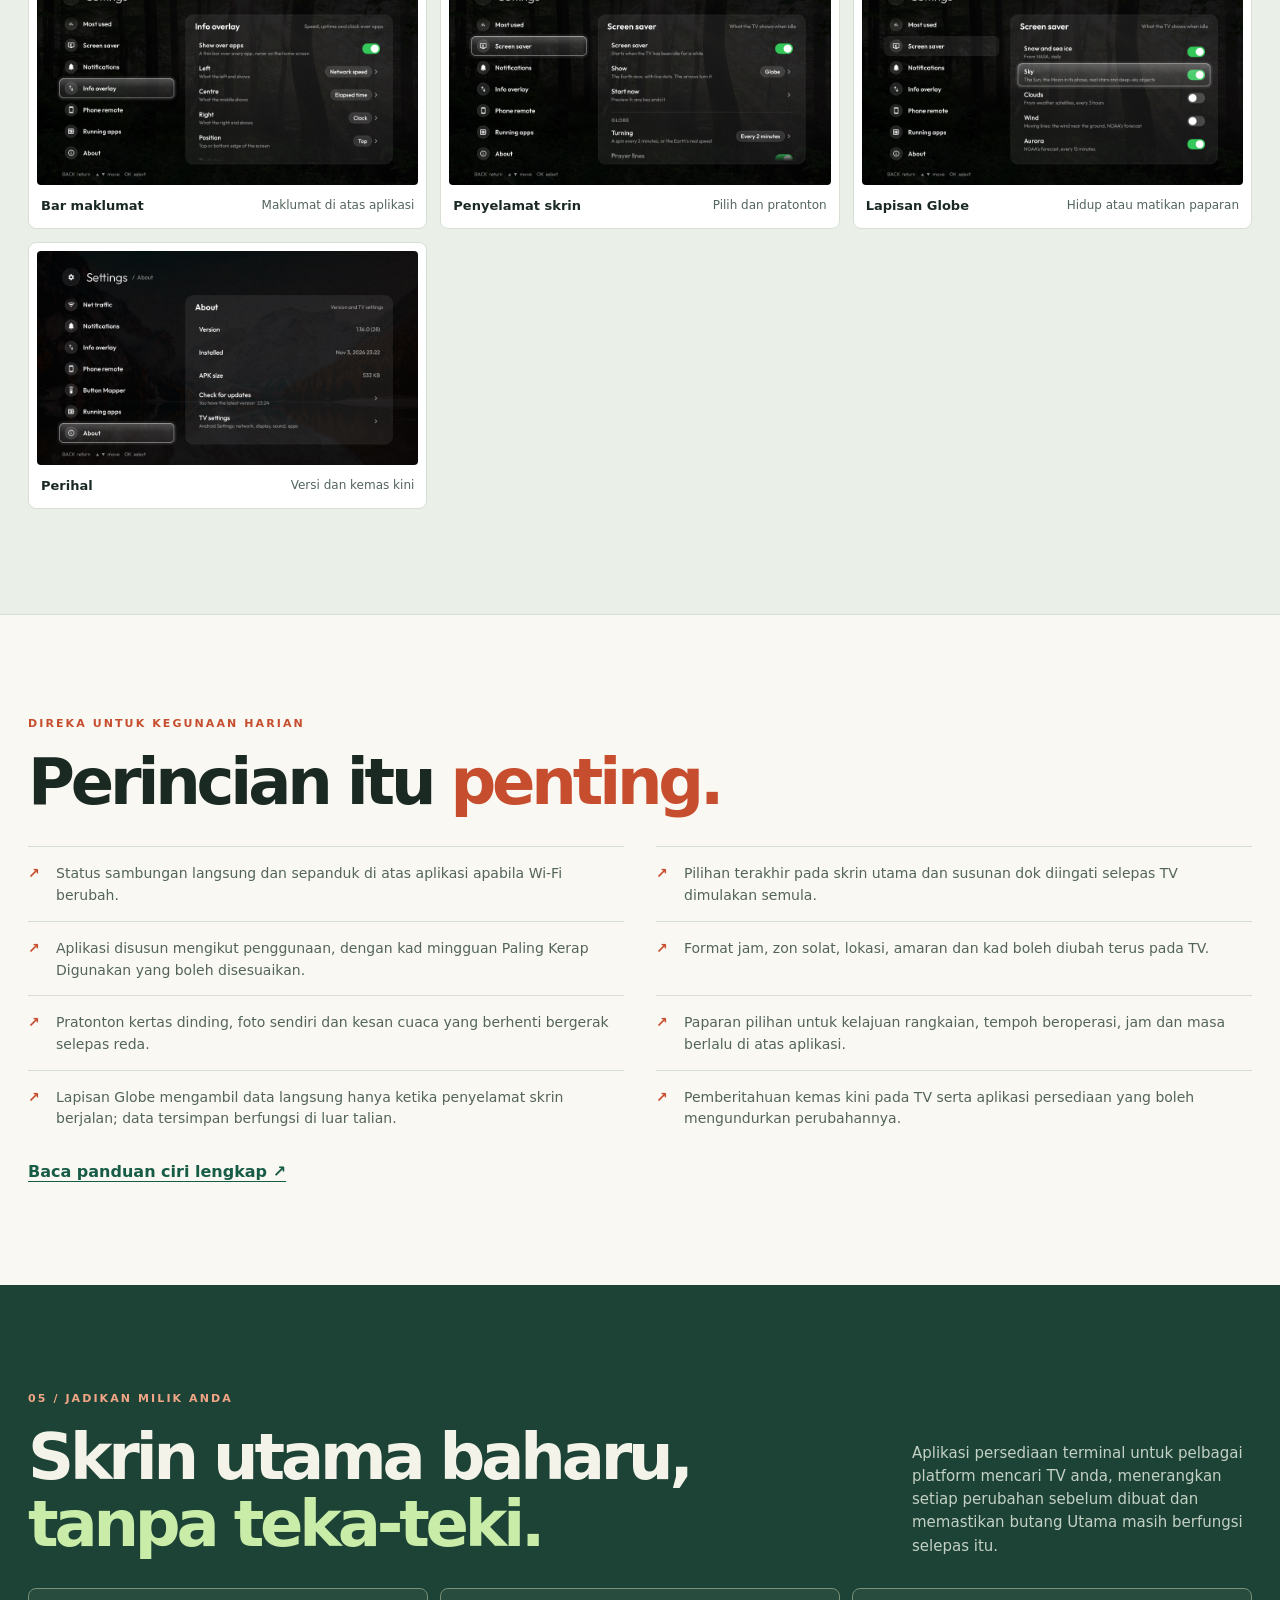
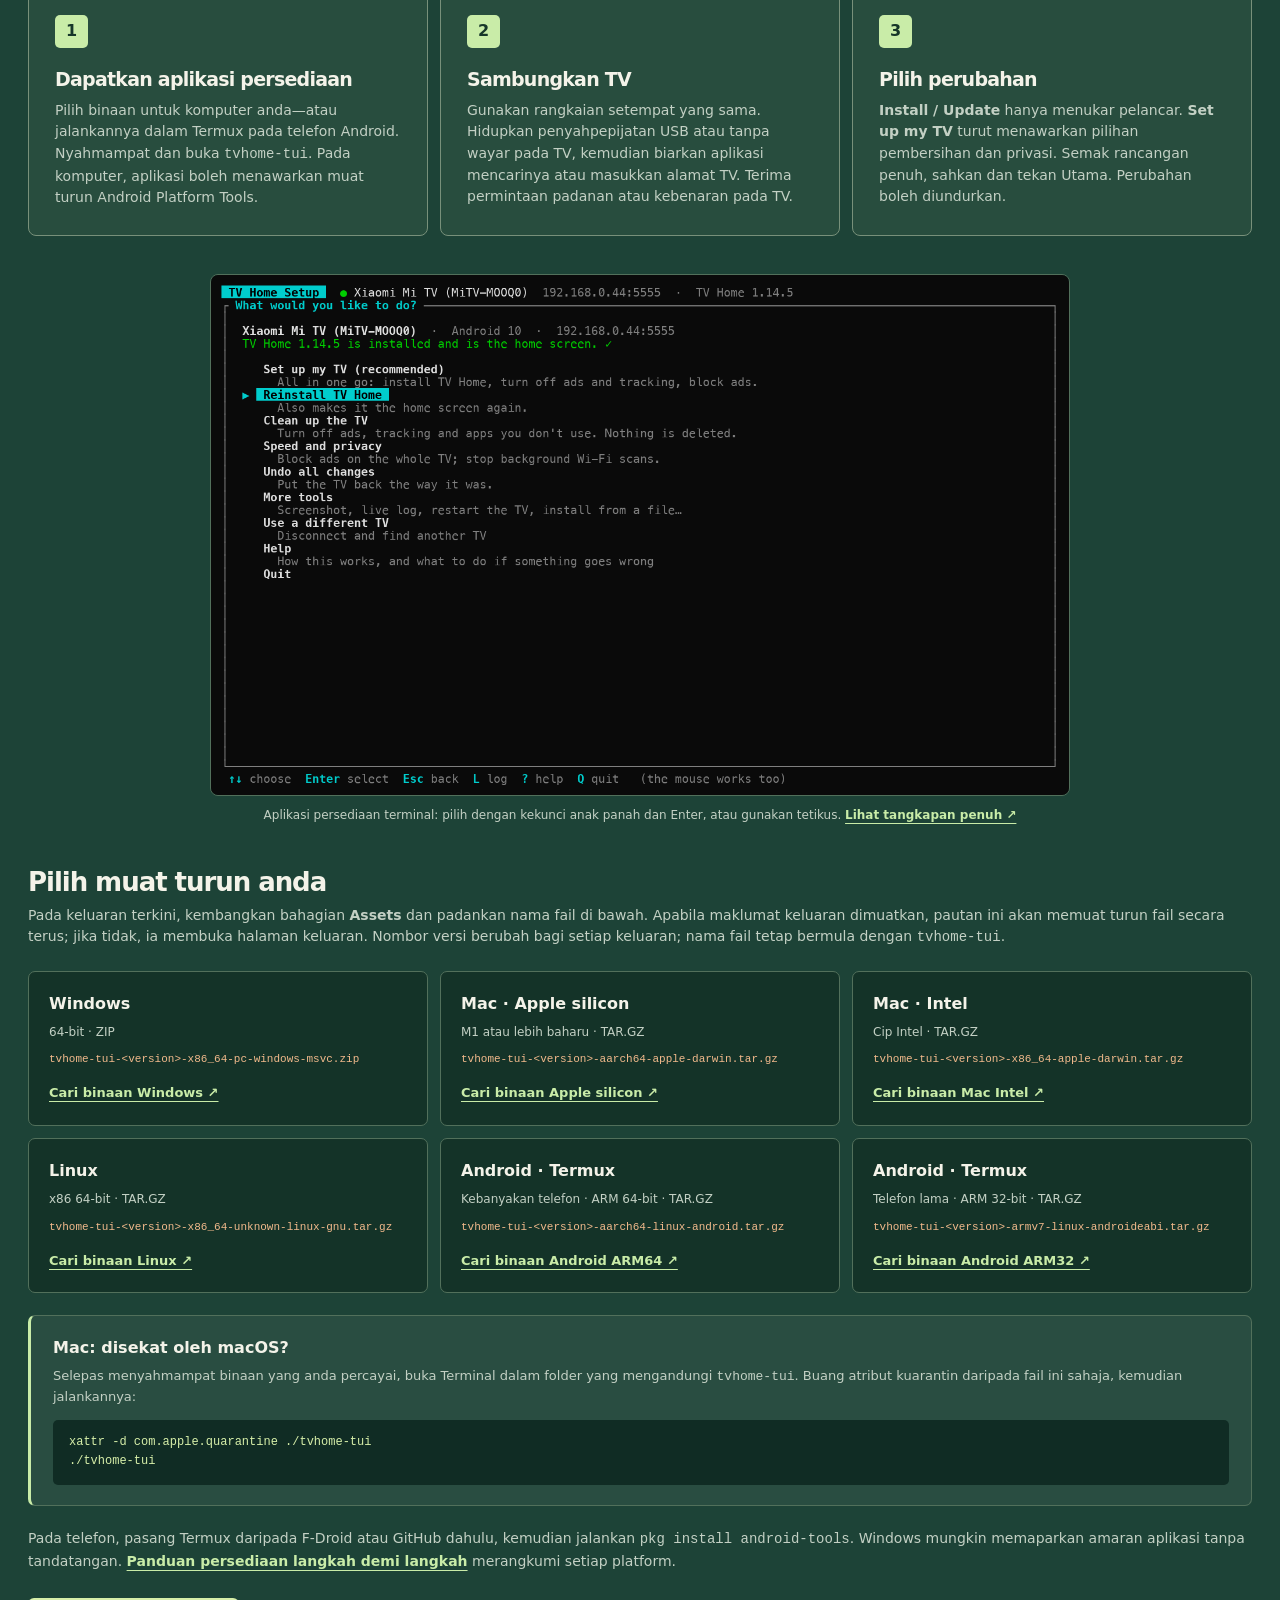
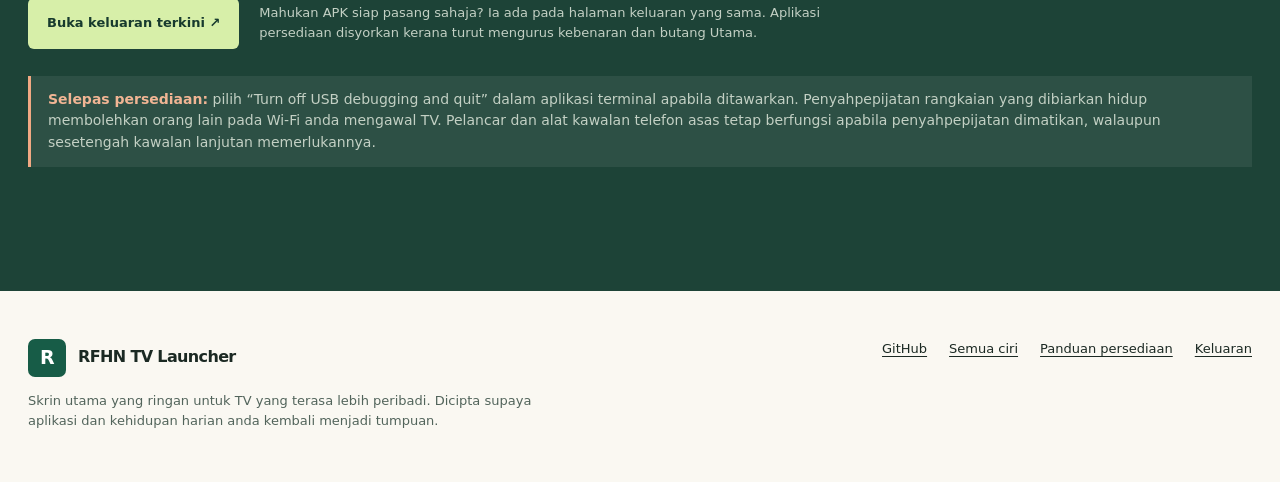
==== commit f33d643e: "Implement automatic prayer zone detection based on TV location - Added ZoneDetect class to determine" ====
--- a/docs/ms.html
+++ b/docs/ms.html
@@ -65,7 +65,7 @@
           <div><div class="icon" aria-hidden="true">▦</div><h3>Aplikasi anda, susunan anda</h3><p>Susun dok dengan alat kawalan TV. Tekan Bawah untuk membuka grid semua aplikasi yang disusun mengikut penggunaan, dengan 5, 6 atau 7 aplikasi sebaris. Tekan lama OK untuk menambah, mengalih atau membuang aplikasi.</p></div>
           <a class="image-link" href="app-grid.jpg" target="_blank" rel="noopener" aria-label="Buka tangkapan penuh semua aplikasi"><img src="app-grid.jpg" width="1920" height="1080" loading="lazy" alt="Grid semua aplikasi dengan jubin besar yang mudah dipilih pada TV"></a>
         </article>
-        <article class="feature"><div class="icon" aria-hidden="true">◷</div><h3>Masa, tarikh &amp; solat</h3><p>Jam yang jelas, tarikh Hijri, lima waktu solat harian dan kiraan detik solat seterusnya. Pilih daripada 60 zon JAKIM; azan dan peringatan awal boleh dipaparkan di atas aplikasi lain.</p></article>
+        <article class="feature"><div class="icon" aria-hidden="true">◷</div><h3>Masa, tarikh &amp; solat</h3><p>Jam yang jelas, tarikh Hijri, lima waktu solat harian dan kiraan detik solat seterusnya. Zon JAKIM anda dikesan daripada lokasi TV, atau pilih mana-mana daripada 60 zon; azan dan peringatan awal boleh dipaparkan di atas aplikasi lain.</p></article>
         <article class="feature"><div class="icon" aria-hidden="true">☀</div><h3>Cuaca yang terasa hidup</h3><p>Ramalan dan amaran cuaca Malaysia, suhu dan suhu terasa, pencemaran udara terukur serta paparan kualiti udara tambahan. Hujan, kabus, kilat dan jerebu muncul seketika di skrin utama sebelum reda.</p></article>
         <article class="feature"><div class="icon" aria-hidden="true">♫</div><h3>Sedang dimainkan</h3><p>Lihat tajuk, artis, kulit album dan kawalan main balik ketika audio dimainkan. Kad aplikasi paling kerap digunakan mengambil tempatnya apabila muzik berhenti.</p></article>
         <article class="feature"><div class="icon" aria-hidden="true">◉</div><h3>Kenali TV anda</h3><p>Kelajuan CPU, RAM, storan, tempoh beroperasi, Wi-Fi dan penyahpepijatan sepintas lalu. Paparan aplikasi berjalan menunjukkan aplikasi aktif dan membolehkan anda menutup atau menyembunyikannya.</p></article>
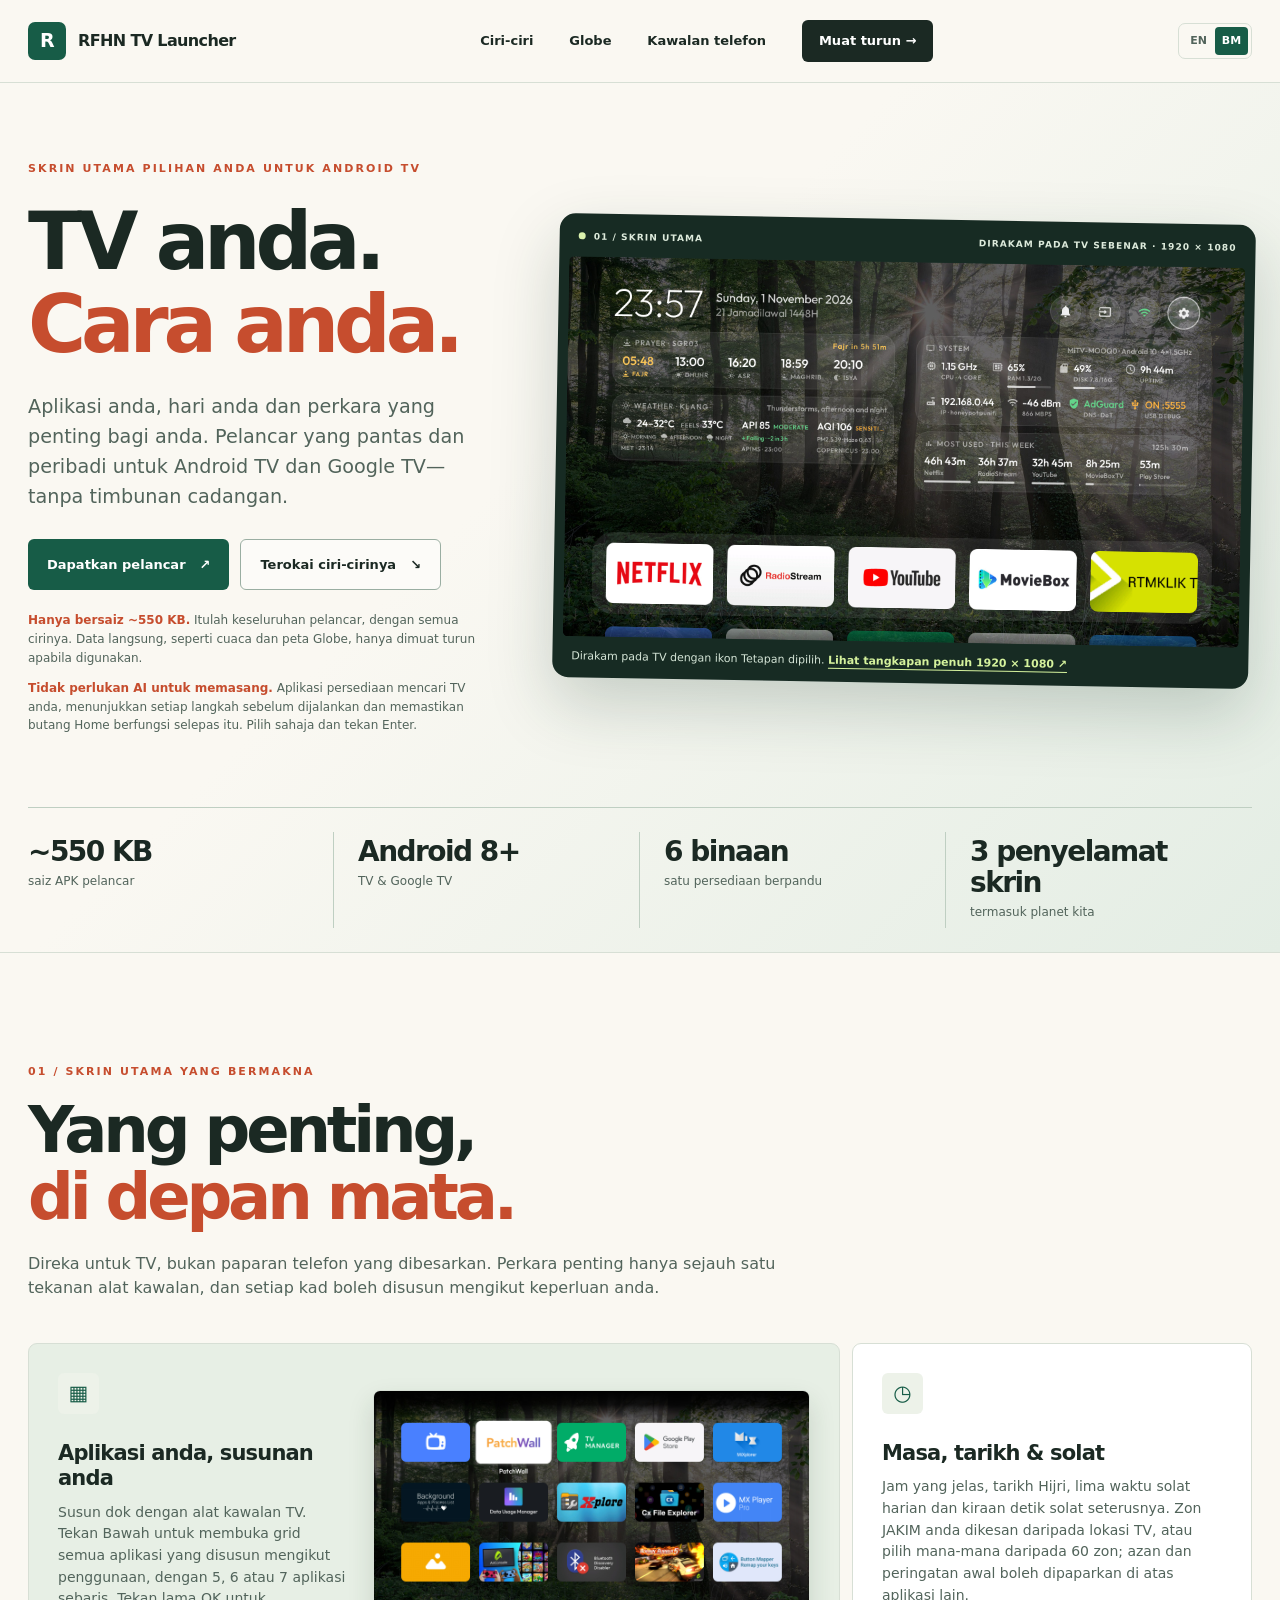
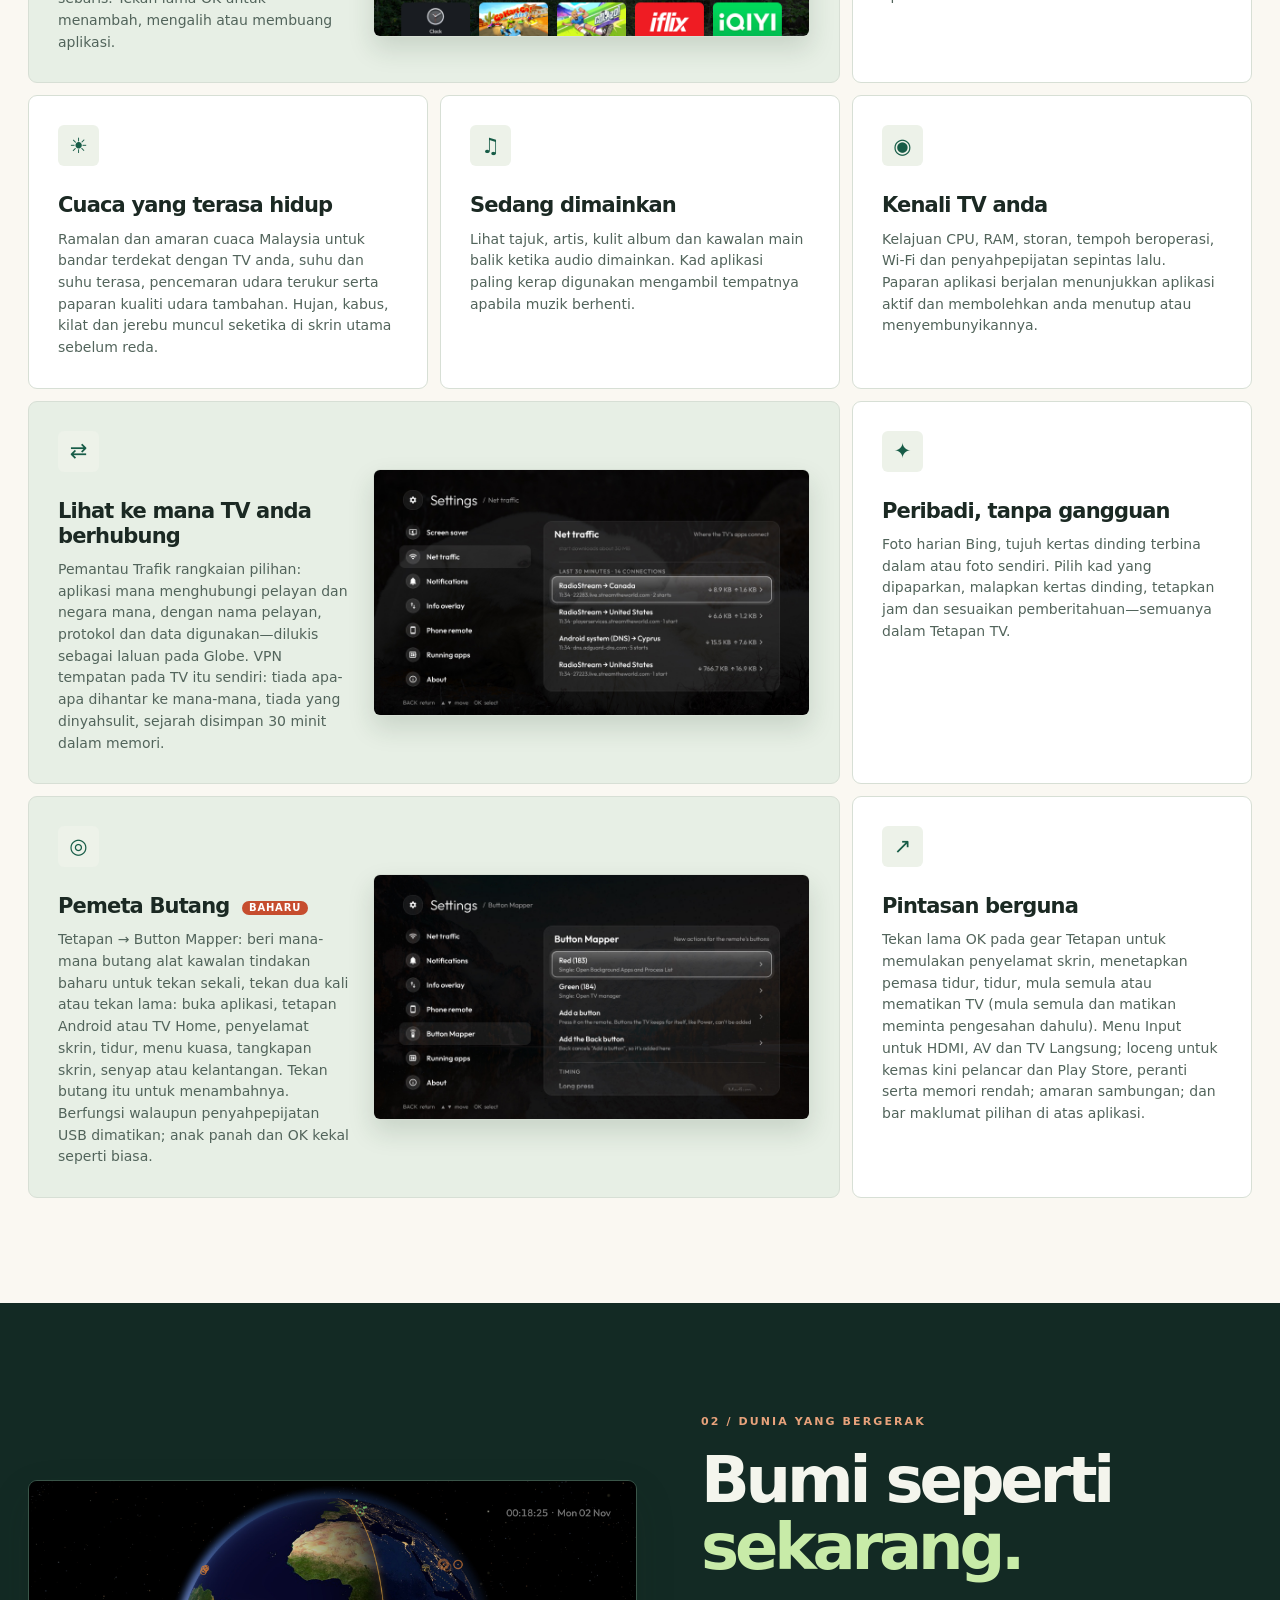
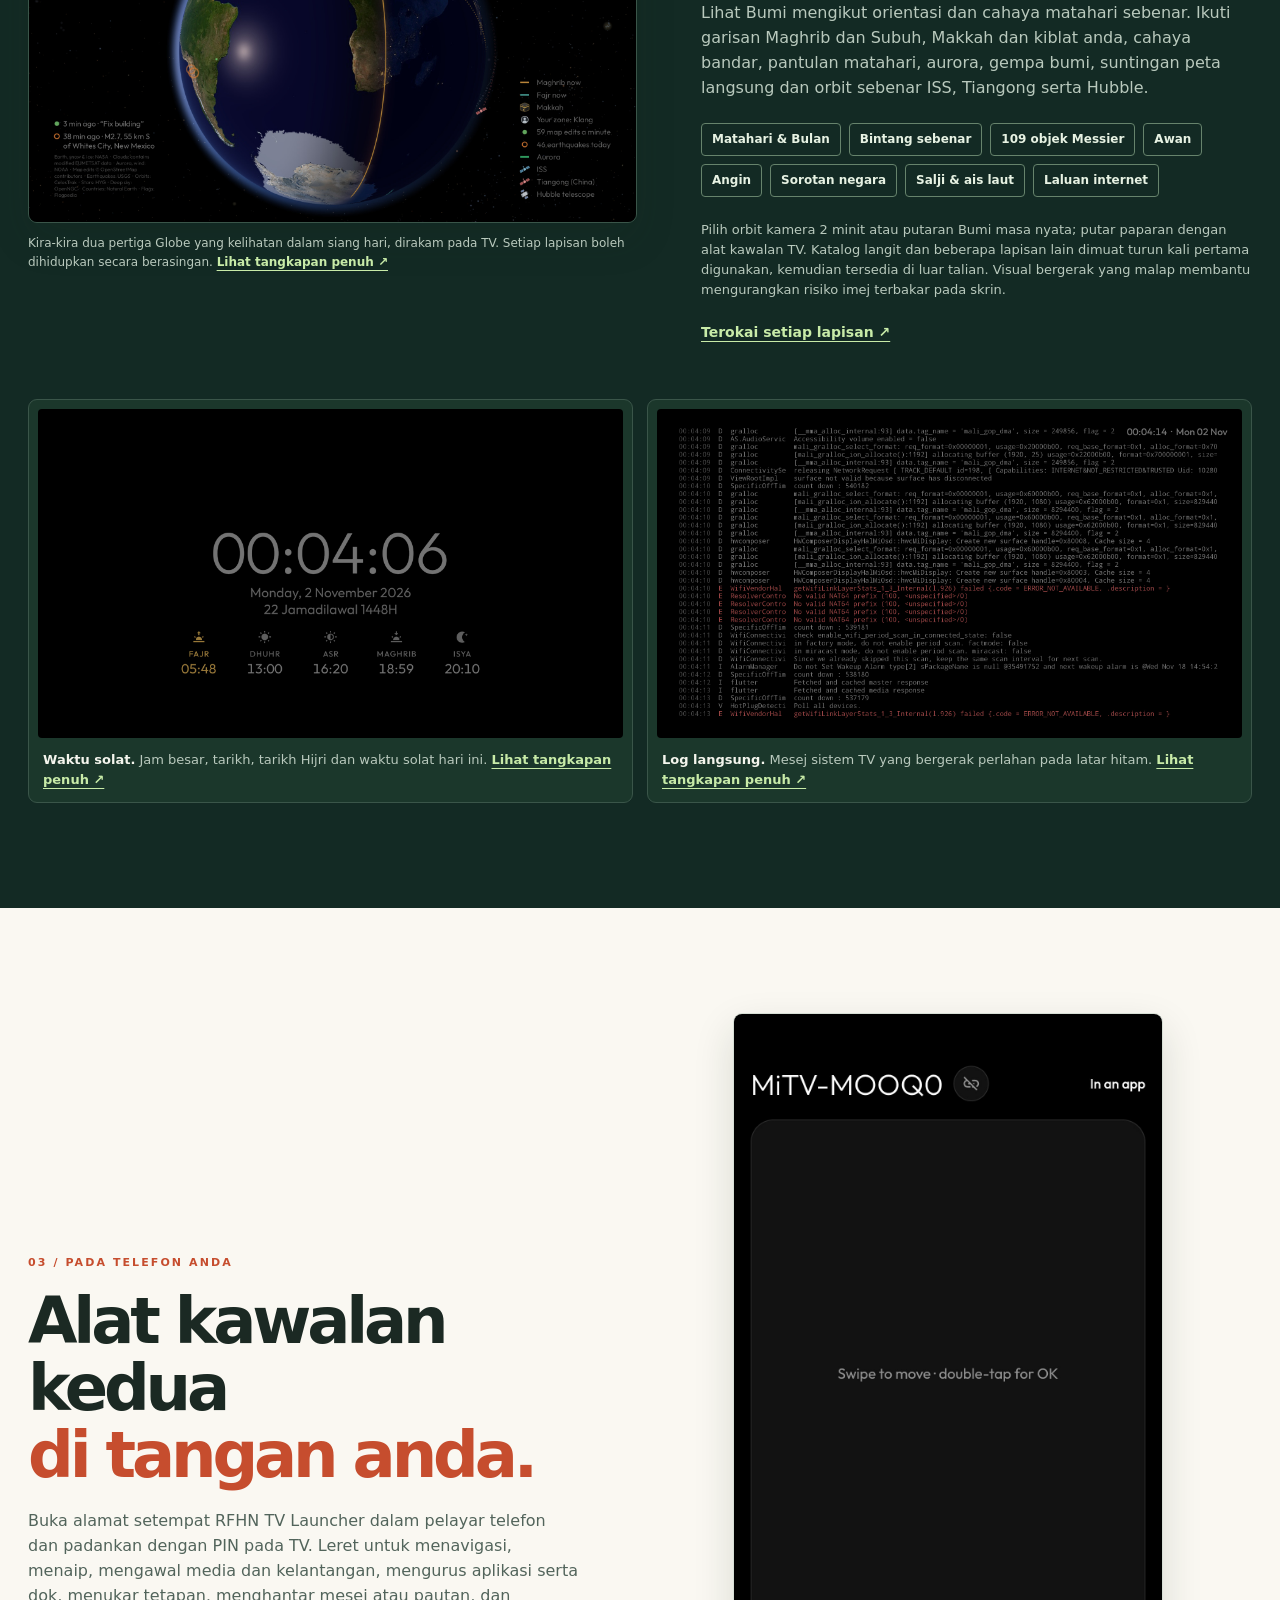
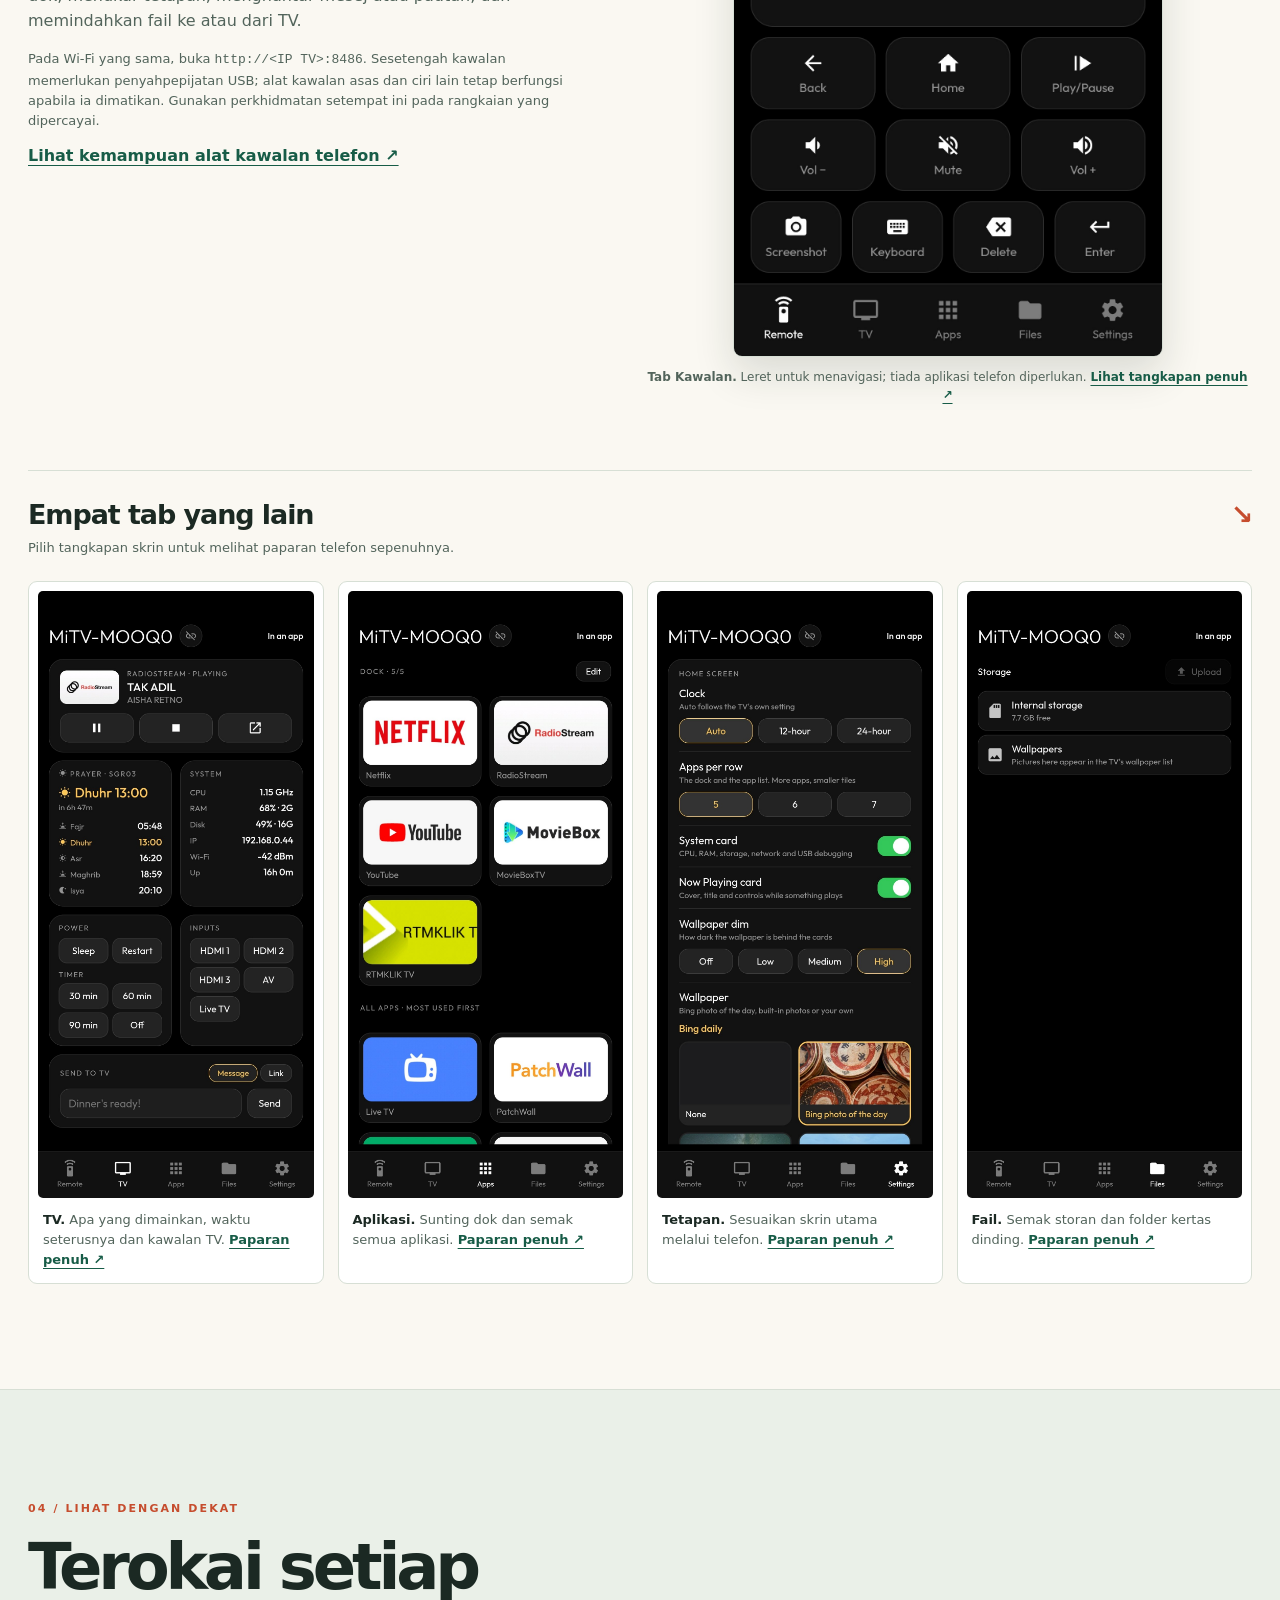
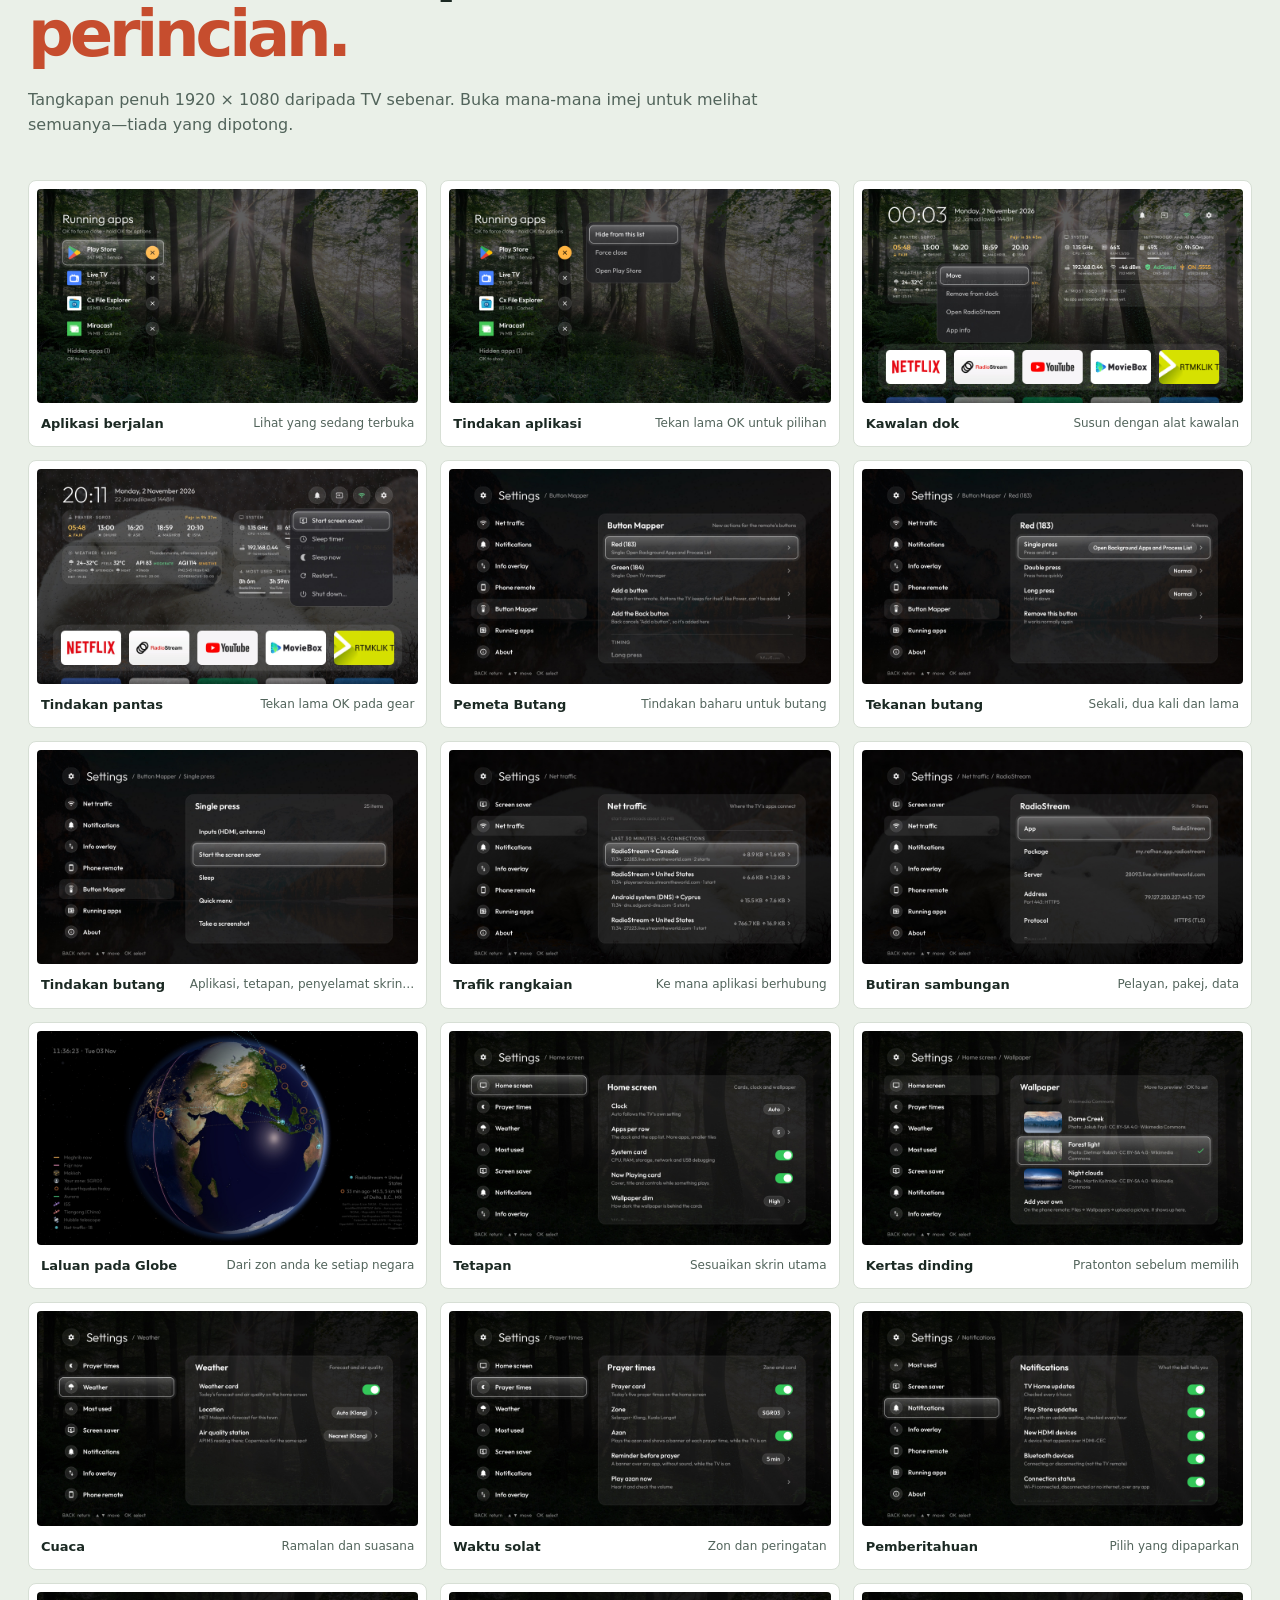
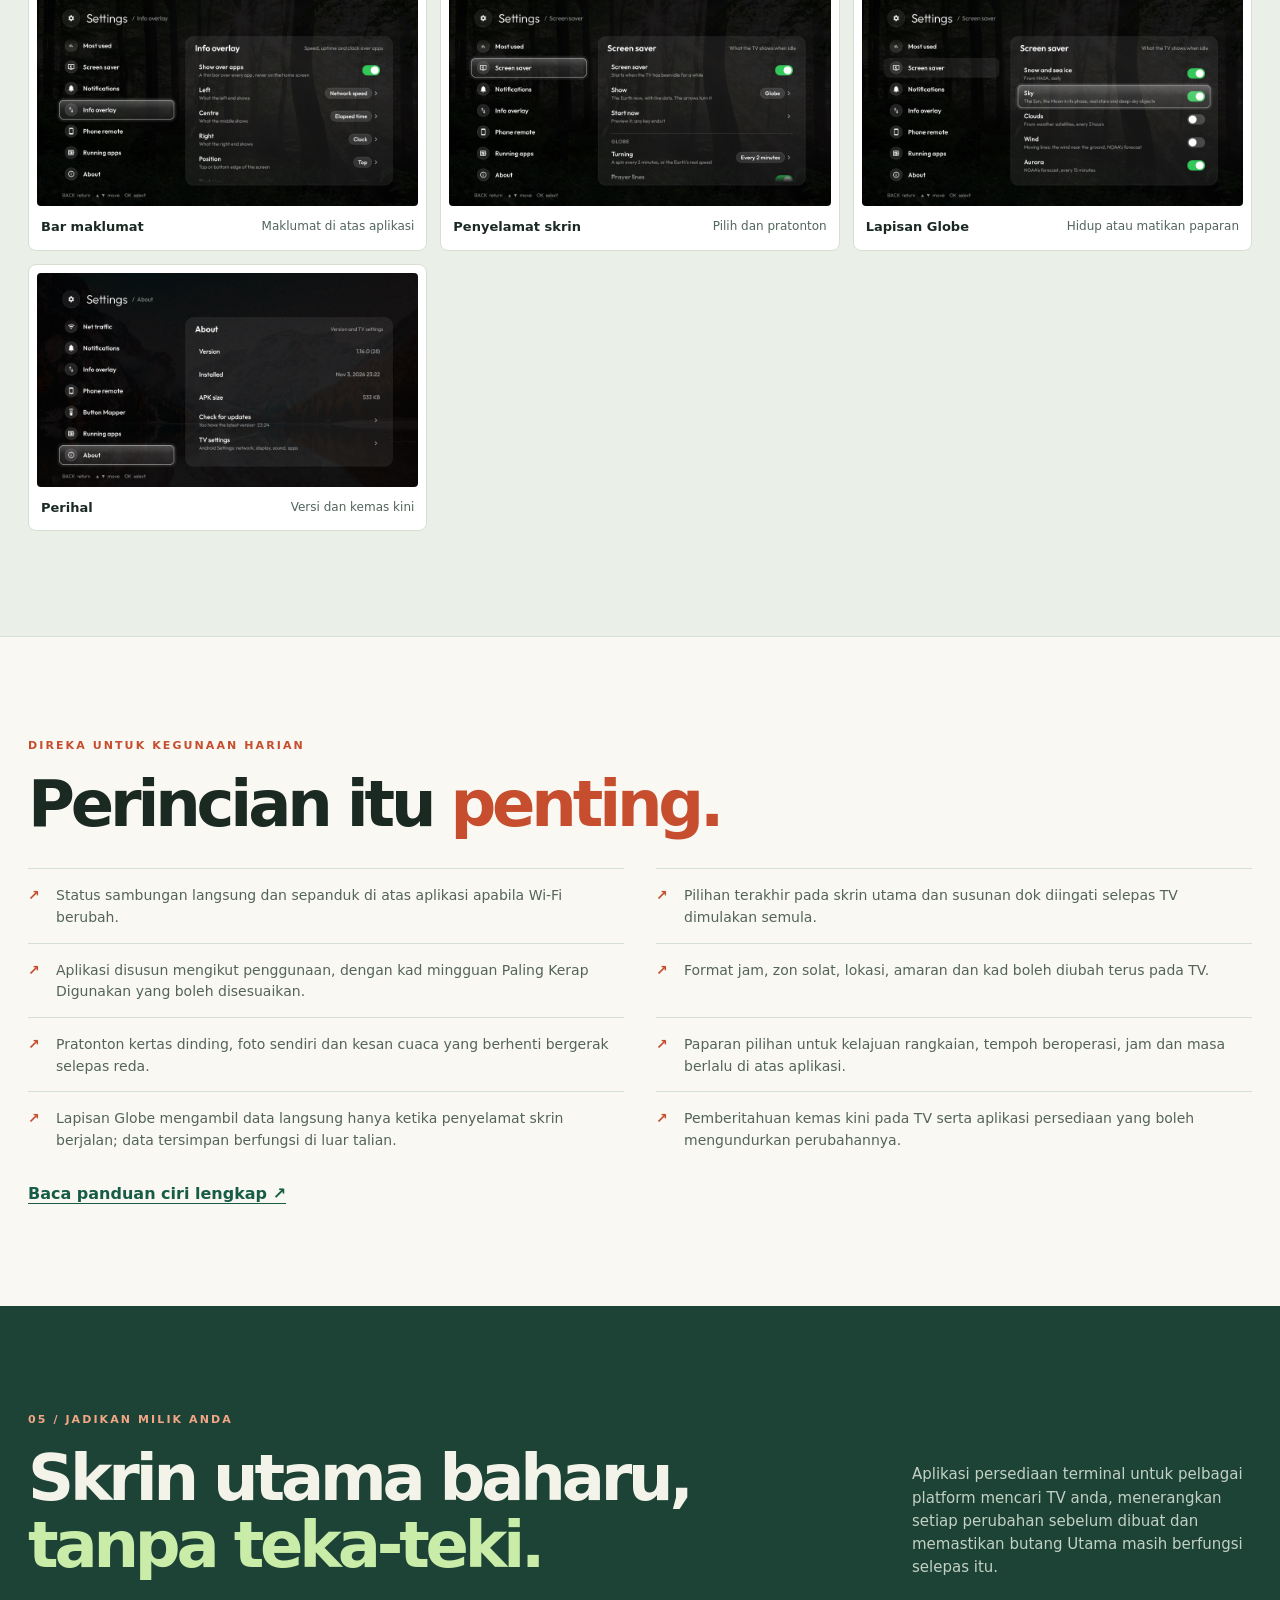
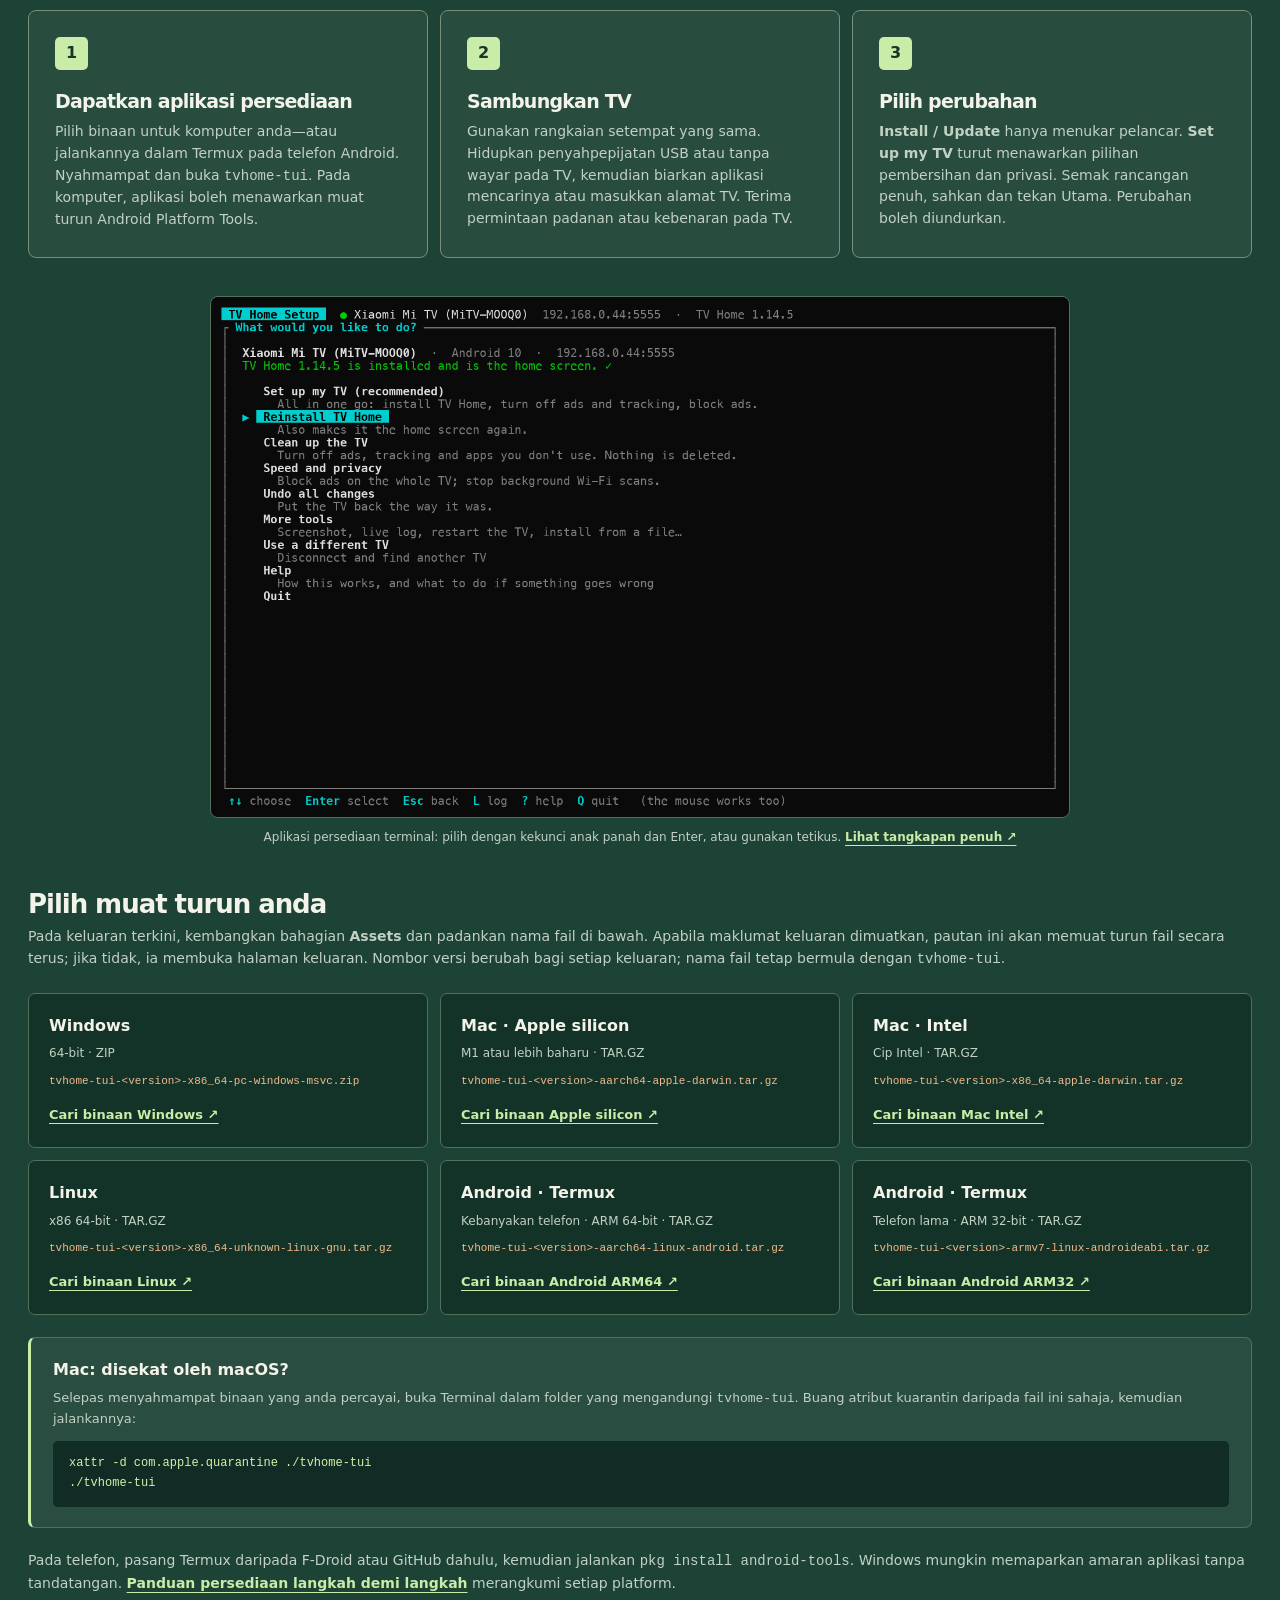
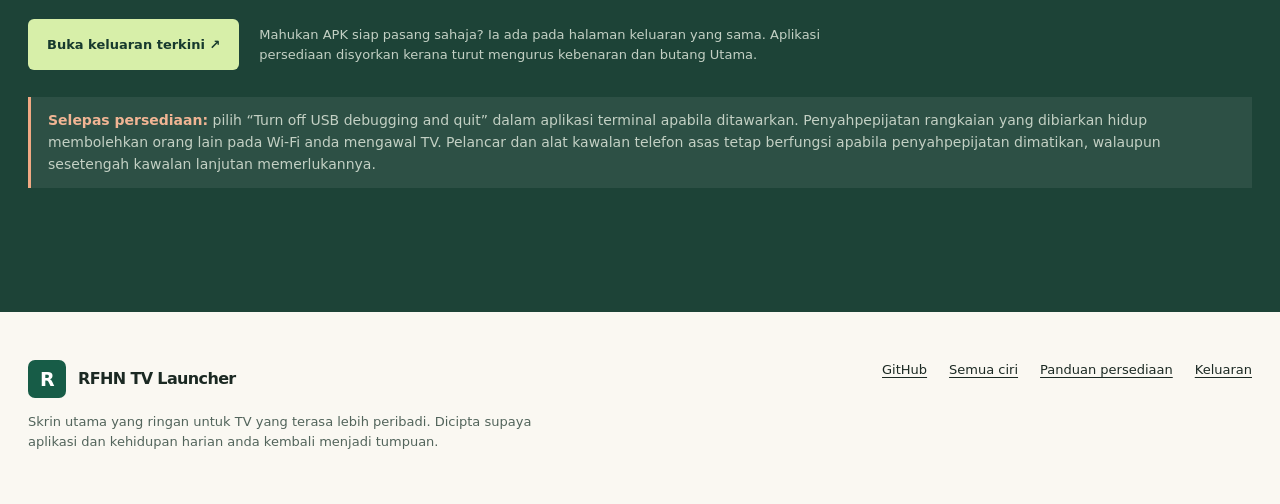
==== commit 9b22791c: "feat: Update weather feature descriptions to include nearest town forecasts and increment version to" ====
--- a/docs/ms.html
+++ b/docs/ms.html
@@ -66,7 +66,7 @@
           <a class="image-link" href="app-grid.jpg" target="_blank" rel="noopener" aria-label="Buka tangkapan penuh semua aplikasi"><img src="app-grid.jpg" width="1920" height="1080" loading="lazy" alt="Grid semua aplikasi dengan jubin besar yang mudah dipilih pada TV"></a>
         </article>
         <article class="feature"><div class="icon" aria-hidden="true">◷</div><h3>Masa, tarikh &amp; solat</h3><p>Jam yang jelas, tarikh Hijri, lima waktu solat harian dan kiraan detik solat seterusnya. Zon JAKIM anda dikesan daripada lokasi TV, atau pilih mana-mana daripada 60 zon; azan dan peringatan awal boleh dipaparkan di atas aplikasi lain.</p></article>
-        <article class="feature"><div class="icon" aria-hidden="true">☀</div><h3>Cuaca yang terasa hidup</h3><p>Ramalan dan amaran cuaca Malaysia, suhu dan suhu terasa, pencemaran udara terukur serta paparan kualiti udara tambahan. Hujan, kabus, kilat dan jerebu muncul seketika di skrin utama sebelum reda.</p></article>
+        <article class="feature"><div class="icon" aria-hidden="true">☀</div><h3>Cuaca yang terasa hidup</h3><p>Ramalan dan amaran cuaca Malaysia untuk bandar terdekat dengan TV anda, suhu dan suhu terasa, pencemaran udara terukur serta paparan kualiti udara tambahan. Hujan, kabus, kilat dan jerebu muncul seketika di skrin utama sebelum reda.</p></article>
         <article class="feature"><div class="icon" aria-hidden="true">♫</div><h3>Sedang dimainkan</h3><p>Lihat tajuk, artis, kulit album dan kawalan main balik ketika audio dimainkan. Kad aplikasi paling kerap digunakan mengambil tempatnya apabila muzik berhenti.</p></article>
         <article class="feature"><div class="icon" aria-hidden="true">◉</div><h3>Kenali TV anda</h3><p>Kelajuan CPU, RAM, storan, tempoh beroperasi, Wi-Fi dan penyahpepijatan sepintas lalu. Paparan aplikasi berjalan menunjukkan aplikasi aktif dan membolehkan anda menutup atau menyembunyikannya.</p></article>
         <article class="feature span-two">
